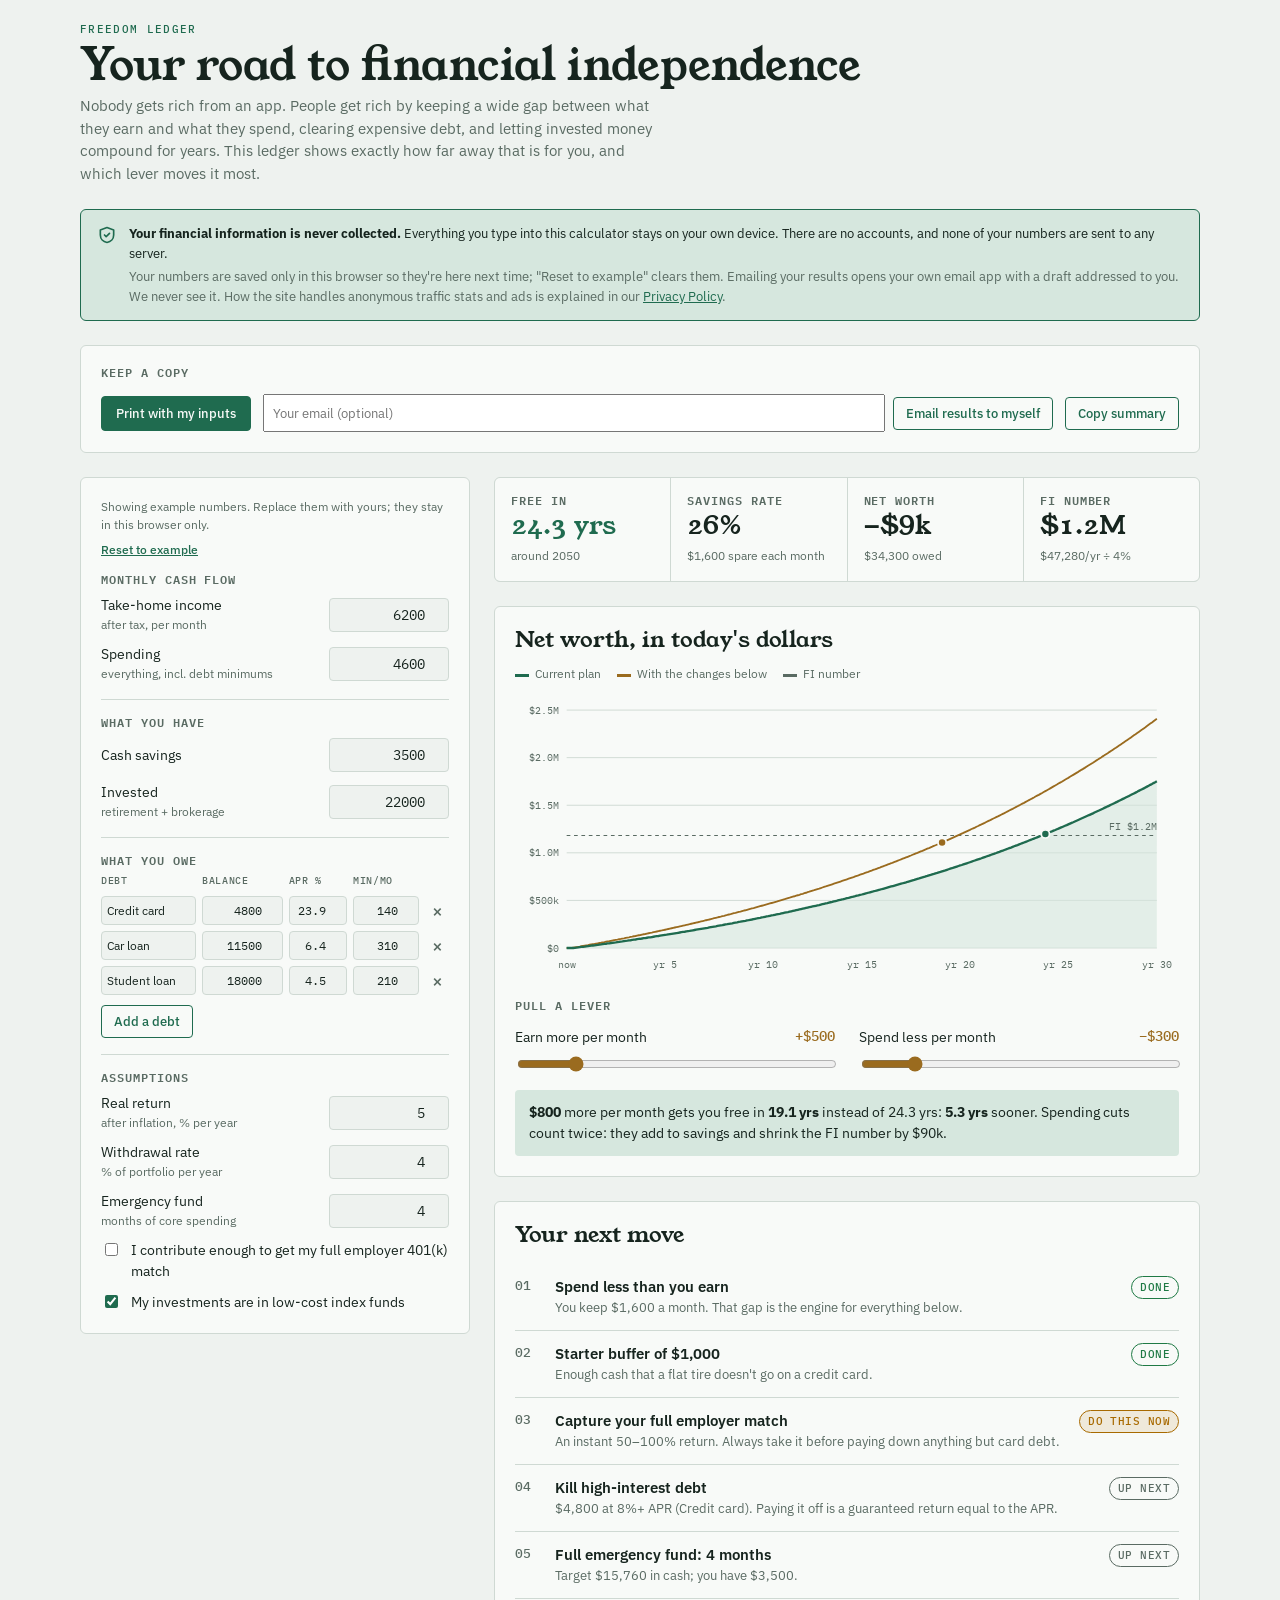
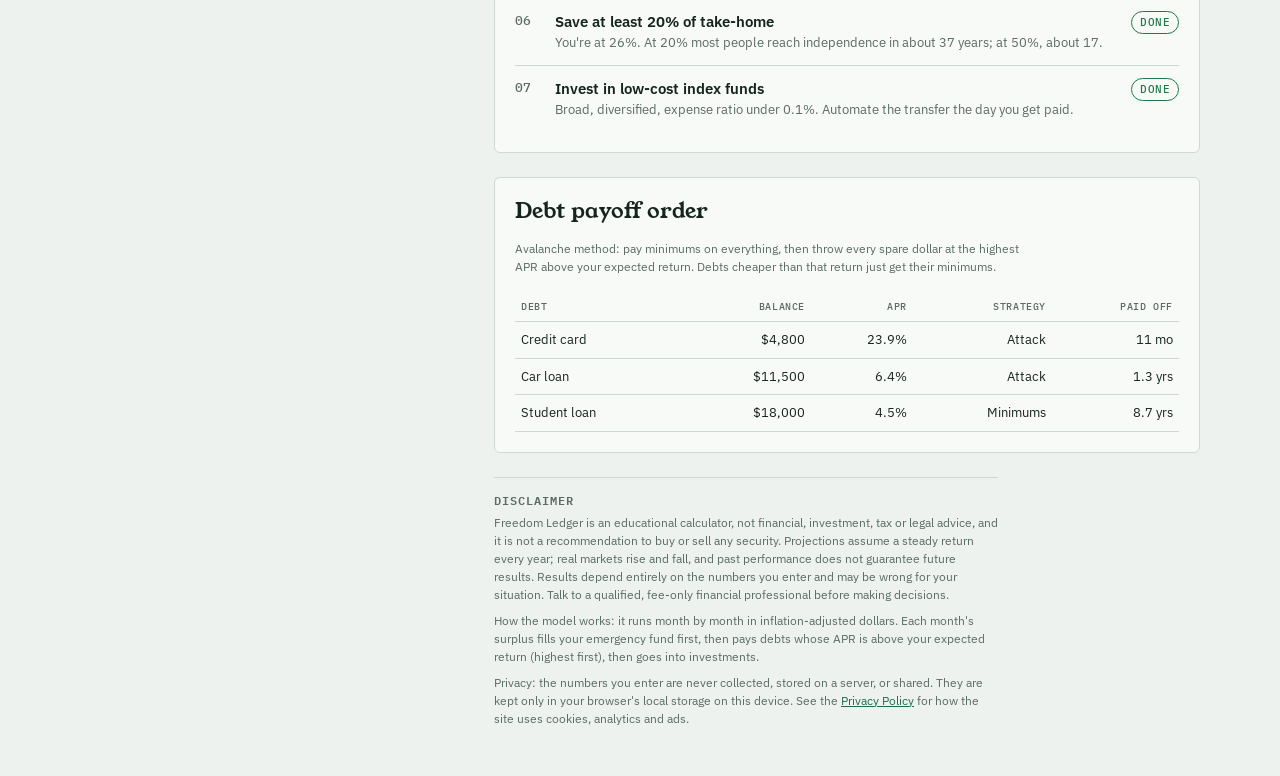
==== wealth/index.html @ 36d84b6b "Add privacy policy page and link it from the calculator - wealth/privacy.html: ChartMyFreedom.com pr" ====
<!doctype html>
<html lang="en">
<meta charset="utf-8">
<meta name="viewport" content="width=device-width, initial-scale=1, viewport-fit=cover">
<title>Freedom Ledger</title>
<link rel="preconnect" href="https://fonts.googleapis.com">
<link rel="preconnect" href="https://fonts.gstatic.com" crossorigin>
<link rel="stylesheet" href="https://fonts.googleapis.com/css2?family=Young+Serif&family=IBM+Plex+Sans:wght@400;500;600&family=IBM+Plex+Mono:wght@400;500&display=swap">
<style>
/* Layout: a two-column ledger — inputs on the left rail, projection + plan on the right; stacks to one column on phones. */
:root {
  --paper: #eef2ef;
  --sheet: #f8faf8;
  --ink: #16241e;
  --muted: #5a6b63;
  --rule: #cfd9d3;
  --note: #1f6b4f;         /* banknote green accent */
  --note-soft: #d6e7de;
  --brass: #9a6b1f;        /* what-if line */
  --good: #1f7a45;
  --warn: #a86a00;
  --bad: #b3372b;
  --display: "Young Serif", Georgia, "Times New Roman", serif;
  --body: "IBM Plex Sans", system-ui, -apple-system, "Segoe UI", sans-serif;
  --mono: "IBM Plex Mono", ui-monospace, "SFMono-Regular", Menlo, monospace;
}
@media (prefers-color-scheme: dark) {
  :root:not([data-theme="light"]) {
    --paper: #0f1714; --sheet: #16211c; --ink: #e3ece7; --muted: #95a89e; --rule: #2b3a33;
    --note: #5fc497; --note-soft: #1d3a2d; --brass: #e0ac55;
    --good: #5fc497; --warn: #e0ac55; --bad: #f07a6c; color-scheme: dark;
  }
}
:root[data-theme="dark"] {
  --paper: #0f1714; --sheet: #16211c; --ink: #e3ece7; --muted: #95a89e; --rule: #2b3a33;
  --note: #5fc497; --note-soft: #1d3a2d; --brass: #e0ac55;
  --good: #5fc497; --warn: #e0ac55; --bad: #f07a6c; color-scheme: dark;
}
* { box-sizing: border-box; }
body { background: var(--paper); color: var(--ink); font: 15px/1.5 var(--body); margin: 0; padding-inline: 16px; padding-block: 24px 48px; }
.wrap { max-width: 1120px; margin: 0 auto; display: grid; gap: 24px; }
header { display: grid; gap: 6px; }
.eyebrow { font: 500 11px/1 var(--mono); letter-spacing: .12em; text-transform: uppercase; color: var(--note); }
h1 { font: 400 clamp(30px, 5vw, 44px)/1.1 var(--display); margin: 0; text-wrap: balance; }
h2 { font: 400 22px/1.2 var(--display); margin: 0; text-wrap: balance; }
h3 { font: 600 12px/1 var(--mono); letter-spacing: .08em; text-transform: uppercase; color: var(--muted); margin: 0; }
.lede { color: var(--muted); max-width: 64ch; margin: 0; }
.grid { display: grid; grid-template-columns: minmax(0, 390px) minmax(0, 1fr); gap: 24px; align-items: start; }
@media (max-width: 820px) { .grid { grid-template-columns: minmax(0, 1fr); } }
.panel { background: var(--sheet); border: 1px solid var(--rule); border-radius: 6px; padding: 20px; display: grid; gap: 16px; min-width: 0; }
.stack { display: grid; gap: 24px; min-width: 0; }
fieldset { border: 0; margin: 0; padding: 0; display: grid; gap: 10px; }
legend { padding: 0; margin-bottom: 10px; }
.field { display: grid; grid-template-columns: 1fr 120px; align-items: center; gap: 10px; }
.field label { font-size: 14px; }
.field small { display: block; color: var(--muted); font-size: 12px; }
input[type=number], input[type=text] {
  width: 100%; font: 14px var(--mono); padding: 7px 8px; border: 1px solid var(--rule); border-radius: 4px;
  background: var(--paper); color: var(--ink); text-align: right; font-variant-numeric: tabular-nums;
}
input[type=text] { text-align: left; font-family: var(--body); }
input:focus-visible, button:focus-visible, input[type=range]:focus-visible { outline: 2px solid var(--note); outline-offset: 2px; }
.check { display: flex; gap: 10px; align-items: flex-start; font-size: 14px; }
.check input { margin-top: 3px; accent-color: var(--note); }
hr { border: 0; border-top: 1px solid var(--rule); margin: 0; }
.debt { display: grid; grid-template-columns: minmax(0, 1.3fr) minmax(0, 1.1fr) minmax(0, .8fr) minmax(0, .9fr) 24px; gap: 6px; align-items: center; }
.debt input { padding: 6px 5px; font-size: 12px; }
.debt-head { font: 500 10px/1 var(--mono); letter-spacing: .06em; text-transform: uppercase; color: var(--muted); }
button { font: 500 13px var(--body); cursor: pointer; border-radius: 4px; }
.btn { border: 1px solid var(--note); background: transparent; color: var(--note); padding: 7px 12px; justify-self: start; }
.btn:hover { background: var(--note-soft); }
.x { border: 0; background: transparent; color: var(--muted); font-size: 18px; line-height: 1; padding: 4px; }
.x:hover { color: var(--bad); }
.sample { font-size: 12px; color: var(--muted); display: flex; gap: 8px; align-items: center; flex-wrap: wrap; }
.sample button { border: 0; background: none; color: var(--note); text-decoration: underline; padding: 0; font-size: 12px; }

.kpis { display: grid; grid-template-columns: repeat(4, minmax(0, 1fr)); gap: 1px; background: var(--rule); border: 1px solid var(--rule); border-radius: 6px; overflow: hidden; }
@media (max-width: 560px) { .kpis { grid-template-columns: repeat(2, minmax(0, 1fr)); } }
.kpi { background: var(--sheet); padding: 16px; display: grid; gap: 6px; align-content: start; }
.kpi .v { font: 400 26px/1.1 var(--display); font-variant-numeric: tabular-nums; }
.kpi .s { font-size: 12px; color: var(--muted); }
.hero-kpi .v { color: var(--note); }

.chart-wrap { width: 100%; overflow-x: auto; }
svg text { fill: var(--muted); font: 11px var(--mono); }
.legend { display: flex; gap: 16px; flex-wrap: wrap; font-size: 12px; color: var(--muted); }
.legend span::before { content: ""; display: inline-block; width: 14px; height: 3px; margin-right: 6px; vertical-align: middle; background: var(--c); }

.levers { display: grid; grid-template-columns: repeat(2, minmax(0, 1fr)); gap: 16px 24px; }
@media (max-width: 560px) { .levers { grid-template-columns: minmax(0, 1fr); } }
.lever { display: grid; gap: 6px; }
.lever label { display: flex; justify-content: space-between; font-size: 14px; }
.lever output { font: 500 14px var(--mono); color: var(--brass); }
input[type=range] { width: 100%; accent-color: var(--brass); }
.verdict { background: var(--note-soft); border-radius: 4px; padding: 12px 14px; font-size: 14px; }
.verdict b { font-variant-numeric: tabular-nums; }

.steps { list-style: none; margin: 0; padding: 0; display: grid; }
.steps li { display: grid; grid-template-columns: 28px minmax(0, 1fr) auto; gap: 12px; padding: 12px 0; border-top: 1px solid var(--rule); align-items: start; }
.steps li:first-child { border-top: 0; }
.steps .n { font: 500 13px/1.6 var(--mono); color: var(--muted); }
.steps .t { font-weight: 600; }
.steps .d { color: var(--muted); font-size: 13px; }
.pill { font: 500 11px/1 var(--mono); letter-spacing: .04em; text-transform: uppercase; padding: 5px 8px; border-radius: 99px; border: 1px solid currentColor; white-space: nowrap; }
.pill.done { color: var(--good); }
.pill.now { color: var(--warn); background: color-mix(in srgb, var(--warn) 12%, transparent); }
.pill.later { color: var(--muted); }

table { width: 100%; border-collapse: collapse; font-size: 13px; font-variant-numeric: tabular-nums; }
th, td { text-align: right; padding: 8px 6px; border-bottom: 1px solid var(--rule); white-space: nowrap; }
th:first-child, td:first-child { text-align: left; }
th { font: 500 10px var(--mono); letter-spacing: .06em; text-transform: uppercase; color: var(--muted); }
.table-wrap { overflow-x: auto; }
.fine { font-size: 12px; color: var(--muted); max-width: 72ch; }
@media (prefers-reduced-motion: no-preference) { .line { transition: d .3s; } }

.actions { display: flex; flex-wrap: wrap; gap: 10px 12px; align-items: center; }
.btn-solid { border: 1px solid var(--note); background: var(--note); color: var(--sheet); padding: 8px 14px; }
.btn-solid:hover { filter: brightness(1.08); }
.email { display: flex; gap: 8px; flex-wrap: wrap; align-items: center; flex: 1 1 340px; min-width: 0; }
.email input { flex: 1 1 180px; padding: 8px; min-width: 0; text-align: left; font-family: var(--body); }
.status { font-size: 12px; color: var(--muted); flex-basis: 100%; margin: 0; }
.status:empty { display: none; }
.privacy { display: grid; grid-template-columns: auto minmax(0, 1fr); gap: 12px; align-items: start; border: 1px solid var(--note); background: var(--note-soft); border-radius: 6px; padding: 14px 16px; font-size: 13px; }
.privacy svg { width: 20px; height: 20px; margin-top: 1px; }
.privacy p { margin: 0; }
.privacy p + p { margin-top: 4px; color: var(--muted); }
.disclaimer { border-top: 1px solid var(--rule); padding-top: 16px; display: grid; gap: 8px; }
.disclaimer p { margin: 0; }
.print-only { display: none; }

@media print {
  :root, :root[data-theme="dark"] {
    --paper: #fff; --sheet: #fff; --ink: #111; --muted: #444; --rule: #bbb;
    --note: #1f6b4f; --note-soft: #eef4f0; --brass: #9a6b1f; --good: #1f7a45; --warn: #8a5600; --bad: #b3372b; color-scheme: light;
  }
  @page { margin: 14mm; }
  body { padding: 0; font-size: 12px; }
  .wrap { max-width: none; gap: 14px; }
  .grid { grid-template-columns: minmax(0, 1fr); gap: 14px; }
  .no-print, .x, #addDebt, #sampleNote { display: none !important; }
  .print-only { display: block; }
  .kpis, .privacy, .disclaimer, .steps li, tr, .chart-wrap { break-inside: avoid; }
  h2, h3 { break-after: avoid; }
  .panel { padding: 12px; }
  input { border-color: transparent !important; background: transparent !important; }
  input[type=range] { display: none; }
  .lede { max-width: none; }
}
</style>

<div class="wrap">
  <header>
    <span class="eyebrow">Freedom Ledger</span>
    <h1>Your road to financial independence</h1>
    <p class="lede">Nobody gets rich from an app. People get rich by keeping a wide gap between what they earn and what they spend, clearing expensive debt, and letting invested money compound for years. This ledger shows exactly how far away that is for you, and which lever moves it most.</p>
    <p class="print-only fine" id="printedOn"></p>
  </header>

  <aside class="privacy" aria-label="Privacy">
    <svg viewBox="0 0 24 24" fill="none" stroke="var(--note)" stroke-width="2" stroke-linecap="round" stroke-linejoin="round" aria-hidden="true"><path d="M12 3l8 3v6c0 4.5-3.4 8.2-8 9-4.6-.8-8-4.5-8-9V6z" fill="none"/><path d="M9 12l2 2 4-4" fill="none"/></svg>
    <div>
      <p><b>Your financial information is never collected.</b> Everything you type into this calculator stays on your own device. There are no accounts, and none of your numbers are sent to any server.</p>
      <p>Your numbers are saved only in this browser so they're here next time; "Reset to example" clears them. Emailing your results opens your own email app with a draft addressed to you. We never see it. How the site handles anonymous traffic stats and ads is explained in our <a href="privacy.html" style="color:var(--note)">Privacy Policy</a>.</p>
    </div>
  </aside>

  <section class="panel no-print" aria-label="Save your results">
    <h3>Keep a copy</h3>
    <div class="actions">
      <button type="button" class="btn btn-solid" id="printBtn">Print with my inputs</button>
      <form class="email" id="emailForm" autocomplete="on">
        <input type="email" id="emailTo" placeholder="Your email (optional)" autocomplete="email" aria-label="Your email address, optional">
        <button type="submit" class="btn">Email results to myself</button>
      </form>
      <button type="button" class="btn" id="copyBtn">Copy summary</button>
      <p class="status" id="status" role="status"></p>
    </div>
  </section>

  <div class="grid">
    <form class="panel" id="inputs" autocomplete="off">
      <div class="sample" id="sampleNote">Showing example numbers. Replace them with yours; they stay in this browser only. <button type="button" id="reset">Reset to example</button></div>

      <fieldset>
        <legend><h3>Monthly cash flow</h3></legend>
        <div class="field"><label for="income">Take-home income<small>after tax, per month</small></label><input type="number" id="income" min="0" step="50"></div>
        <div class="field"><label for="expenses">Spending<small>everything, incl. debt minimums</small></label><input type="number" id="expenses" min="0" step="50"></div>
      </fieldset>
      <hr>
      <fieldset>
        <legend><h3>What you have</h3></legend>
        <div class="field"><label for="cash">Cash savings</label><input type="number" id="cash" min="0" step="100"></div>
        <div class="field"><label for="invested">Invested<small>retirement + brokerage</small></label><input type="number" id="invested" min="0" step="100"></div>
      </fieldset>
      <hr>
      <fieldset>
        <legend><h3>What you owe</h3></legend>
        <div class="debt debt-head"><span>Debt</span><span>Balance</span><span>APR %</span><span>Min/mo</span><span></span></div>
        <div id="debts" style="display:grid;gap:6px"></div>
        <button type="button" class="btn" id="addDebt">Add a debt</button>
      </fieldset>
      <hr>
      <fieldset>
        <legend><h3>Assumptions</h3></legend>
        <div class="field"><label for="ret">Real return<small>after inflation, % per year</small></label><input type="number" id="ret" min="0" max="15" step="0.5"></div>
        <div class="field"><label for="swr">Withdrawal rate<small>% of portfolio per year</small></label><input type="number" id="swr" min="2" max="6" step="0.25"></div>
        <div class="field"><label for="efMonths">Emergency fund<small>months of core spending</small></label><input type="number" id="efMonths" min="0" max="12" step="1"></div>
        <label class="check"><input type="checkbox" id="match"> I contribute enough to get my full employer 401(k) match</label>
        <label class="check"><input type="checkbox" id="index"> My investments are in low-cost index funds</label>
      </fieldset>
    </form>

    <div class="stack">
      <section class="kpis" aria-label="Summary">
        <div class="kpi hero-kpi"><h3>Free in</h3><div class="v" id="kFree">—</div><div class="s" id="kFreeS"></div></div>
        <div class="kpi"><h3>Savings rate</h3><div class="v" id="kRate">—</div><div class="s" id="kRateS"></div></div>
        <div class="kpi"><h3>Net worth</h3><div class="v" id="kNW">—</div><div class="s" id="kNWS"></div></div>
        <div class="kpi"><h3>FI number</h3><div class="v" id="kFI">—</div><div class="s" id="kFIS"></div></div>
      </section>

      <section class="panel">
        <div style="display:flex;justify-content:space-between;gap:12px;flex-wrap:wrap;align-items:baseline">
          <h2>Net worth, in today's dollars</h2>
          <div class="legend"><span style="--c:var(--note)">Current plan</span><span style="--c:var(--brass)">With the changes below</span><span style="--c:var(--muted)">FI number</span></div>
        </div>
        <div class="chart-wrap"><svg id="chart" viewBox="0 0 720 300" width="100%" role="img" aria-label="Projected net worth over time"></svg></div>

        <h3>Pull a lever</h3>
        <div class="levers">
          <div class="lever"><label for="lvIncome">Earn more per month <output id="oIncome"></output></label><input type="range" id="lvIncome" min="0" max="3000" step="100" value="500"></div>
          <div class="lever"><label for="lvCut">Spend less per month <output id="oCut"></output></label><input type="range" id="lvCut" min="0" max="2000" step="50" value="300"></div>
        </div>
        <div class="verdict" id="verdict"></div>
      </section>

      <section class="panel">
        <h2>Your next move</h2>
        <ol class="steps" id="steps"></ol>
      </section>

      <section class="panel">
        <h2>Debt payoff order</h2>
        <p class="fine" style="margin:0">Avalanche method: pay minimums on everything, then throw every spare dollar at the highest APR above your expected return. Debts cheaper than that return just get their minimums.</p>
        <div class="table-wrap"><table id="debtTable"></table></div>
      </section>

      <section class="disclaimer fine" aria-label="Disclaimer">
        <h3>Disclaimer</h3>
        <p>Freedom Ledger is an educational calculator, not financial, investment, tax or legal advice, and it is not a recommendation to buy or sell any security. Projections assume a steady return every year; real markets rise and fall, and past performance does not guarantee future results. Results depend entirely on the numbers you enter and may be wrong for your situation. Talk to a qualified, fee-only financial professional before making decisions.</p>
        <p>How the model works: it runs month by month in inflation-adjusted dollars. Each month's surplus fills your emergency fund first, then pays debts whose APR is above your expected return (highest first), then goes into investments.</p>
        <p>Privacy: the numbers you enter are never collected, stored on a server, or shared. They are kept only in your browser's local storage on this device. See the <a href="privacy.html" style="color:var(--note)">Privacy Policy</a> for how the site uses cookies, analytics and ads.</p>
      </section>
    </div>
  </div>
</div>

<script>
(() => {
  const EXAMPLE = {
    income: 6200, expenses: 4600, cash: 3500, invested: 22000,
    ret: 5, swr: 4, efMonths: 4, match: false, index: true,
    debts: [
      { name: "Credit card", balance: 4800, apr: 23.9, min: 140 },
      { name: "Car loan", balance: 11500, apr: 6.4, min: 310 },
      { name: "Student loan", balance: 18000, apr: 4.5, min: 210 },
    ],
  };
  const KEY = "freedom-ledger-v1";
  const $ = id => document.getElementById(id);
  const fmt = n => (n < 0 ? "−$" : "$") + Math.round(Math.abs(n)).toLocaleString("en-US");
  const short = n => {
    const a = Math.abs(n), s = n < 0 ? "−$" : "$";
    if (a >= 1e6) return s + (a / 1e6).toFixed(a >= 1e7 ? 0 : 1) + "M";
    if (a >= 1e3) return s + Math.round(a / 1e3) + "k";
    return s + Math.round(a);
  };
  const yrs = m => m == null ? "40+ yrs" : m < 12 ? m + " mo" : (m / 12).toFixed(1).replace(/\.0$/, "") + " yrs";

  let state;
  try { state = JSON.parse(localStorage.getItem(KEY)); } catch (e) { state = null; }
  let isExample = !state;
  if (!state) state = structuredClone(EXAMPLE);
  const save = () => { try { localStorage.setItem(KEY, JSON.stringify(state)); } catch (e) {} };

  const numFields = ["income", "expenses", "cash", "invested", "ret", "swr", "efMonths"];
  function fillForm() {
    numFields.forEach(k => $(k).value = state[k]);
    $("match").checked = state.match; $("index").checked = state.index;
    renderDebtRows();
    $("sampleNote").hidden = !isExample;
  }
  function renderDebtRows() {
    $("debts").innerHTML = state.debts.map((d, i) => `
      <div class="debt">
        <input type="text" id="dn${i}" data-i="${i}" data-k="name" value="${d.name.replace(/"/g, "&quot;")}" aria-label="Debt name">
        <input type="number" id="db${i}" data-i="${i}" data-k="balance" value="${d.balance}" min="0" step="100" aria-label="Balance">
        <input type="number" id="da${i}" data-i="${i}" data-k="apr" value="${d.apr}" min="0" step="0.1" aria-label="APR">
        <input type="number" id="dm${i}" data-i="${i}" data-k="min" value="${d.min}" min="0" step="10" aria-label="Minimum payment">
        <button type="button" class="x" data-del="${i}" aria-label="Remove ${d.name}">×</button>
      </div>`).join("");
  }

  $("inputs").addEventListener("input", e => {
    const t = e.target;
    if (t.dataset.k) {
      const d = state.debts[+t.dataset.i];
      d[t.dataset.k] = t.dataset.k === "name" ? t.value : (parseFloat(t.value) || 0);
    } else if (numFields.includes(t.id)) state[t.id] = parseFloat(t.value) || 0;
    else if (t.id === "match" || t.id === "index") state[t.id] = t.checked;
    else return;
    isExample = false; $("sampleNote").hidden = true;
    save(); update();
  });
  $("inputs").addEventListener("submit", e => e.preventDefault());
  $("debts").addEventListener("click", e => {
    const i = e.target.dataset.del; if (i == null) return;
    state.debts.splice(+i, 1); isExample = false; save(); renderDebtRows(); update();
  });
  $("addDebt").addEventListener("click", () => {
    state.debts.push({ name: "New debt", balance: 1000, apr: 10, min: 50 });
    isExample = false; save(); renderDebtRows(); update();
    $("dn" + (state.debts.length - 1)).focus();
  });
  $("reset").addEventListener("click", () => {
    state = structuredClone(EXAMPLE); isExample = true;
    try { localStorage.removeItem(KEY); } catch (e) {}
    fillForm(); update();
  });
  ["lvIncome", "lvCut"].forEach(id => $(id).addEventListener("input", update));

  // Month-by-month simulation in real (inflation-adjusted) dollars.
  function simulate(s, extraIncome = 0, cut = 0, maxMonths = 480) {
    const r = Math.pow(1 + s.ret / 100, 1 / 12) - 1;
    const debts = s.debts.map(d => ({ ...d, paidAt: d.balance <= 0 ? 0 : null }));
    const totalMin = debts.reduce((a, d) => a + (d.balance > 0 ? d.min : 0), 0);
    const core = Math.max(0, s.expenses - cut - totalMin);          // spending that continues after debts
    const fiTarget = core * 12 / (s.swr / 100);
    const efTarget = core * s.efMonths;
    let cash = s.cash, inv = s.invested, fiMonth = null;
    const nw = () => cash + inv - debts.reduce((a, d) => a + d.balance, 0);
    const series = [nw()];
    for (let m = 1; m <= maxMonths; m++) {
      inv *= 1 + r;
      let pool = s.income + extraIncome - core;                     // money left after core spending
      for (const d of debts) {                                        // interest + minimums
        if (d.balance <= 0) continue;
        d.balance *= 1 + d.apr / 100 / 12;
        const pay = Math.min(d.min, d.balance);
        d.balance -= pay; pool -= pay;
        if (d.balance <= 0.005) { d.balance = 0; d.paidAt = m; }
      }
      if (pool < 0) { cash += pool; if (cash < 0) { inv += cash; cash = 0; } }
      else {
        const toEf = Math.min(pool, Math.max(0, efTarget - cash)); cash += toEf; pool -= toEf;
        const hot = debts.filter(d => d.balance > 0 && d.apr > s.ret).sort((a, b) => b.apr - a.apr);
        for (const d of hot) {
          const pay = Math.min(pool, d.balance); d.balance -= pay; pool -= pay;
          if (d.balance <= 0.005) { d.balance = 0; d.paidAt = m; }
          if (pool <= 0) break;
        }
        inv += pool;
      }
      series.push(nw());
      if (fiMonth == null && inv >= fiTarget && debts.every(d => d.balance <= 0 || d.apr <= s.ret)) fiMonth = m;
    }
    return { series, fiMonth, fiTarget, efTarget, core, debts };
  }

  function drawChart(base, alt) {
    const W = 720, H = 300, L = 56, R = 24, T = 12, B = 30;
    const endM = Math.min(480, Math.max(120, Math.ceil(((base.fiMonth ?? 480) + 60) / 12) * 12));
    const a = base.series.slice(0, endM + 1), b = alt.series.slice(0, endM + 1);
    const lo = Math.min(0, ...a, ...b);
    const hi = Math.max(base.fiTarget * 1.15, ...a, ...b);
    const step = niceStep((hi - lo) / 5);
    const yMin = lo > -0.1 * step ? 0 : Math.floor(lo / step) * step, yMax = Math.ceil(hi / step) * step;
    const x = m => L + (m / endM) * (W - L - R);
    const y = v => T + (1 - (Math.max(v, yMin) - yMin) / (yMax - yMin)) * (H - T - B);
    let g = "";
    for (let v = yMin; v <= yMax + 1e-6; v += step) {
      g += `<line x1="${L}" x2="${W - R}" y1="${y(v)}" y2="${y(v)}" stroke="var(--rule)" stroke-width="1"/>`;
      g += `<text x="${L - 8}" y="${y(v) + 4}" text-anchor="end">${short(v)}</text>`;
    }
    const yearStep = endM / 12 > 30 ? 10 : 5;
    for (let yr = 0; yr * 12 <= endM; yr += yearStep)
      g += `<text x="${x(yr * 12)}" y="${H - 8}" text-anchor="middle">${yr === 0 ? "now" : "yr " + yr}</text>`;
    const path = s => s.map((v, m) => (m ? "L" : "M") + x(m).toFixed(1) + " " + y(v).toFixed(1)).join("");
    g += `<path d="${path(a)} L${x(a.length - 1)} ${y(Math.max(yMin, 0))} L${x(0)} ${y(Math.max(yMin, 0))}Z" fill="var(--note-soft)" opacity=".6"/>`;
    g += `<line x1="${L}" x2="${W - R}" y1="${y(base.fiTarget)}" y2="${y(base.fiTarget)}" stroke="var(--muted)" stroke-dasharray="4 4" stroke-width="1.2"/>`;
    g += `<text x="${W - R}" y="${y(base.fiTarget) - 6}" text-anchor="end">FI ${short(base.fiTarget)}</text>`;
    g += `<path class="line" d="${path(b)}" fill="none" stroke="var(--brass)" stroke-width="2"/>`;
    g += `<path class="line" d="${path(a)}" fill="none" stroke="var(--note)" stroke-width="2.5"/>`;
    for (const [s, c] of [[alt, "var(--brass)"], [base, "var(--note)"]])
      if (s.fiMonth != null && s.fiMonth <= endM)
        g += `<circle cx="${x(s.fiMonth)}" cy="${y(s.series[s.fiMonth])}" r="4.5" fill="${c}" stroke="var(--sheet)" stroke-width="2"/>`;
    $("chart").innerHTML = g;
  }
  function niceStep(raw) {
    const p = Math.pow(10, Math.floor(Math.log10(raw || 1))), f = raw / p;
    return (f <= 1 ? 1 : f <= 2 ? 2 : f <= 2.5 ? 2.5 : f <= 5 ? 5 : 10) * p;
  }

  function update() {
    const s = state;
    const base = simulate(s);
    const addI = +$("lvIncome").value, cut = +$("lvCut").value;
    $("oIncome").textContent = "+" + fmt(addI); $("oCut").textContent = "−" + fmt(cut);
    const alt = simulate(s, addI, cut);
    drawChart(base, alt);

    const surplus = s.income - s.expenses;
    const rate = s.income > 0 ? surplus / s.income : 0;
    const debtTotal = s.debts.reduce((a, d) => a + Math.max(0, d.balance), 0);
    const nw = s.cash + s.invested - debtTotal;

    $("kFree").textContent = base.fiMonth == null ? "40+ yrs" : yrs(base.fiMonth);
    $("kFreeS").textContent = base.fiMonth == null ? "Widen the gap to get there" : "around " + (new Date().getFullYear() + Math.round(base.fiMonth / 12));
    $("kRate").textContent = Math.round(rate * 100) + "%";
    $("kRateS").textContent = (surplus >= 0 ? fmt(surplus) + " spare" : fmt(-surplus) + " short") + " each month";
    $("kNW").textContent = short(nw);
    $("kNWS").textContent = fmt(debtTotal) + " owed";
    $("kFI").textContent = short(base.fiTarget);
    $("kFIS").textContent = fmt(base.core * 12) + "/yr ÷ " + s.swr + "%";

    const saved = base.fiMonth != null && alt.fiMonth != null ? base.fiMonth - alt.fiMonth : null;
    $("verdict").innerHTML = alt.fiMonth == null
      ? `Even with <b>${fmt(addI + cut)}</b> more per month, the model doesn't reach independence within 40 years. Start with the spending side: every dollar cut also lowers your FI number.`
      : base.fiMonth == null
        ? `These changes take you from never to free in <b>${yrs(alt.fiMonth)}</b>.`
        : `<b>${fmt(addI + cut)}</b> more per month gets you free in <b>${yrs(alt.fiMonth)}</b> instead of ${yrs(base.fiMonth)}: <b>${yrs(saved)}</b> sooner. ` +
          (cut > 0 && addI > 0 ? `Spending cuts count twice: they add to savings and shrink the FI number by ${short(cut * 12 / (s.swr / 100))}.` : "");

    renderSteps(s, base, rate);
    renderDebtTable(s, base);
  }

  function renderSteps(s, base, rate) {
    const hot = s.debts.filter(d => d.balance > 0 && d.apr >= 8);
    const hotTotal = hot.reduce((a, d) => a + d.balance, 0);
    const starter = Math.min(base.efTarget, 1000);
    const steps = [
      { t: "Spend less than you earn", ok: s.income > s.expenses,
        d: s.income > s.expenses ? `You keep ${fmt(s.income - s.expenses)} a month. That gap is the engine for everything below.` : `You're ${fmt(s.expenses - s.income)} short each month. Nothing else works until this is positive.` },
      { t: "Starter buffer of $1,000", ok: s.cash >= starter, d: "Enough cash that a flat tire doesn't go on a credit card." },
      { t: "Capture your full employer match", ok: s.match, d: "An instant 50–100% return. Always take it before paying down anything but card debt." },
      { t: "Kill high-interest debt", ok: hot.length === 0,
        d: hot.length ? `${fmt(hotTotal)} at 8%+ APR (${hot.map(d => d.name).join(", ")}). Paying it off is a guaranteed return equal to the APR.` : "Nothing above 8% APR. Good." },
      { t: `Full emergency fund: ${s.efMonths} months`, ok: s.cash >= base.efTarget,
        d: `Target ${fmt(base.efTarget)} in cash${s.cash < base.efTarget ? `; you have ${fmt(s.cash)}.` : "."}` },
      { t: "Save at least 20% of take-home", ok: rate >= 0.2,
        d: `You're at ${Math.round(rate * 100)}%. At 20% most people reach independence in about 37 years; at 50%, about 17.` },
      { t: "Invest in low-cost index funds", ok: s.index, d: "Broad, diversified, expense ratio under 0.1%. Automate the transfer the day you get paid." },
    ];
    const firstOpen = steps.findIndex(x => !x.ok);
    $("steps").innerHTML = steps.map((x, i) => {
      const st = x.ok ? ["done", "Done"] : i === firstOpen ? ["now", "Do this now"] : ["later", "Up next"];
      return `<li><span class="n">${String(i + 1).padStart(2, "0")}</span><div><div class="t">${x.t}</div><div class="d">${x.d}</div></div><span class="pill ${st[0]}">${st[1]}</span></li>`;
    }).join("");
  }

  function renderDebtTable(s, base) {
    if (!s.debts.length) { $("debtTable").innerHTML = `<tr><td>No debts entered. Everything spare goes straight to investing.</td></tr>`; return; }
    const rows = base.debts.map((d, i) => ({ ...s.debts[i], paidAt: d.paidAt }))
      .sort((a, b) => b.apr - a.apr);
    $("debtTable").innerHTML = `<thead><tr><th>Debt</th><th>Balance</th><th>APR</th><th>Strategy</th><th>Paid off</th></tr></thead><tbody>` +
      rows.map(d => `<tr><td>${d.name.replace(/</g, "&lt;")}</td><td>${fmt(d.balance)}</td><td>${d.apr}%</td>
        <td>${d.balance <= 0 ? "—" : d.apr > s.ret ? "Attack" : "Minimums"}</td>
        <td>${d.balance <= 0 ? "Done" : d.paidAt == null ? "Not in 40 yrs" : yrs(d.paidAt)}</td></tr>`).join("") + `</tbody>`;
  }

  // Plain-text summary used by email and copy.
  function summary() {
    const s = state, base = simulate(s);
    const debtTotal = s.debts.reduce((a, d) => a + Math.max(0, d.balance), 0);
    const steps = [...document.querySelectorAll("#steps li")].map(li =>
      `${li.querySelector(".n").textContent}. ${li.querySelector(".t").textContent} [${li.querySelector(".pill").textContent}]`);
    const debtRows = [...document.querySelectorAll("#debtTable tbody tr")].map(tr =>
      "- " + [...tr.children].map(td => td.textContent.trim()).join(" | "));
    return [
      "FREEDOM LEDGER RESULTS (" + new Date().toLocaleDateString() + ")",
      "",
      "Free in: " + $("kFree").textContent + " (" + $("kFreeS").textContent + ")",
      "Savings rate: " + $("kRate").textContent + " (" + $("kRateS").textContent + ")",
      "Net worth: " + fmt(s.cash + s.invested - debtTotal),
      "FI number: " + fmt(base.fiTarget),
      "",
      "MY INPUTS",
      "Take-home income: " + fmt(s.income) + "/mo",
      "Spending: " + fmt(s.expenses) + "/mo",
      "Cash savings: " + fmt(s.cash),
      "Invested: " + fmt(s.invested),
      ...s.debts.map(d => `Debt - ${d.name}: ${fmt(d.balance)} at ${d.apr}% APR, ${fmt(d.min)}/mo min`),
      `Assumptions: ${s.ret}% real return, ${s.swr}% withdrawal rate, ${s.efMonths}-month emergency fund`,
      "",
      "WHAT-IF",
      $("verdict").textContent,
      "",
      "NEXT MOVES",
      ...steps,
      ...(debtRows.length ? ["", "DEBT PAYOFF ORDER (debt | balance | APR | strategy | paid off)", ...debtRows] : []),
      "",
      "Educational projection only, not financial advice.",
    ].join("\n");
  }
  const say = t => { $("status").textContent = t; };

  $("printBtn").addEventListener("click", () => {
    $("printedOn").textContent = "Prepared " + new Date().toLocaleString();
    window.print();
  });
  $("emailForm").addEventListener("submit", e => {
    e.preventDefault();
    const to = $("emailTo").value.trim();
    if (to && !$("emailTo").checkValidity()) { say("That email address doesn't look right. Check it, or leave it blank and pick the recipient in your email app."); return; }
    const href = "mailto:" + encodeURIComponent(to) + "?subject=" + encodeURIComponent("My Freedom Ledger results") + "&body=" + encodeURIComponent(summary());
    const a = document.createElement("a"); a.href = href; a.rel = "noopener"; document.body.appendChild(a); a.click(); a.remove();
    say("Your email app should open with a draft. Nothing is sent until you press Send there. If no app opened, use Copy summary and paste it into an email.");
  });
  $("copyBtn").addEventListener("click", () => {
    const text = summary();
    const fallback = () => {
      const ta = document.createElement("textarea"); ta.value = text; ta.style.position = "fixed"; ta.style.opacity = "0";
      document.body.appendChild(ta); ta.select();
      let ok = false; try { ok = document.execCommand("copy"); } catch (err) {}
      ta.remove(); say(ok ? "Summary copied. Paste it into an email to yourself." : "Copy was blocked by your browser. Try the Email button instead.");
    };
    if (navigator.clipboard && navigator.clipboard.writeText)
      navigator.clipboard.writeText(text).then(() => say("Summary copied. Paste it into an email to yourself."), fallback);
    else fallback();
  });
  window.addEventListener("beforeprint", () => { $("printedOn").textContent = "Prepared " + new Date().toLocaleString(); });

  fillForm();
  update();
})();
</script>
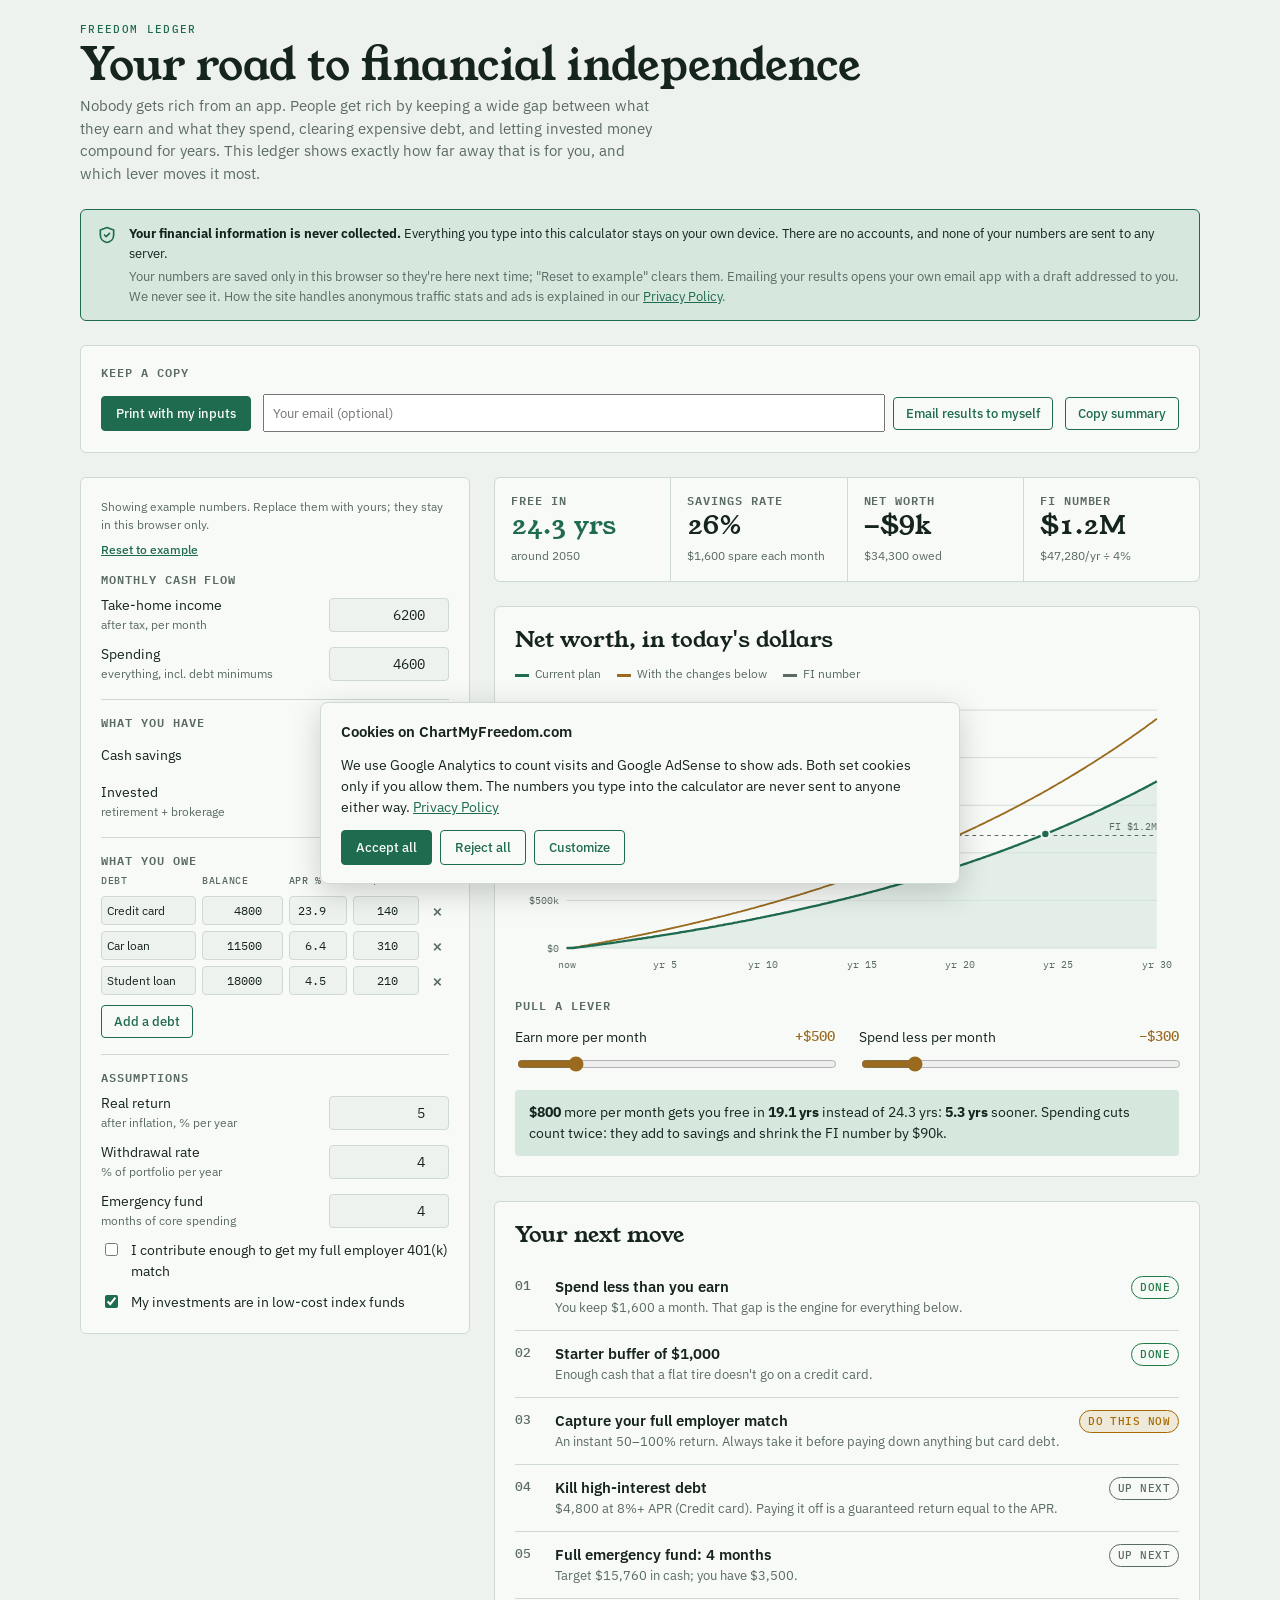
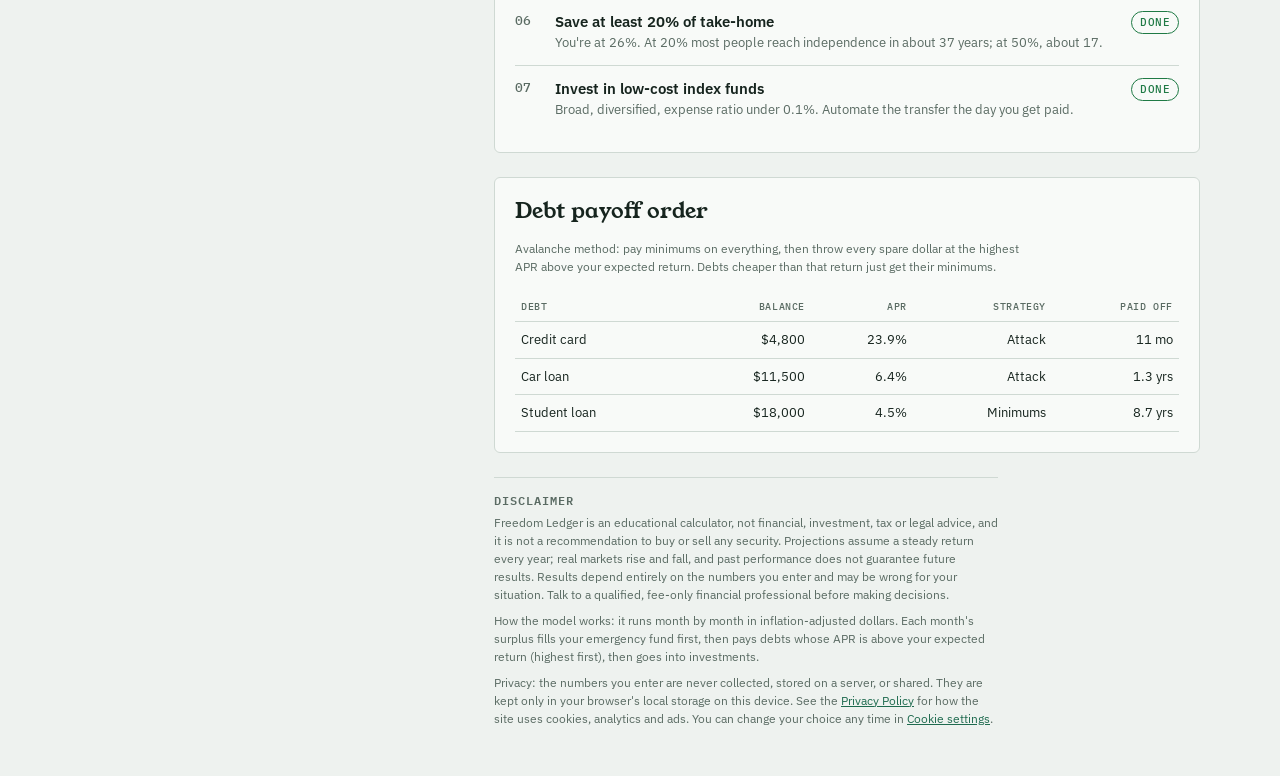
==== commit bac78af2: "Add cookie consent banner with Google Consent Mode v2 - wealth/consent.js loads before GTM/gtag on b" ====
--- a/wealth/index.html
+++ b/wealth/index.html
@@ -1,6 +1,25 @@
 <!doctype html>
 <html lang="en">
+<head>
 <meta charset="utf-8">
+<!-- Cookie consent: must load before Google Tag Manager / gtag.js -->
+<script src="consent.js"></script>
+<!-- Google Tag Manager -->
+<script>(function(w,d,s,l,i){w[l]=w[l]||[];w[l].push({'gtm.start':
+new Date().getTime(),event:'gtm.js'});var f=d.getElementsByTagName(s)[0],
+j=d.createElement(s),dl=l!='dataLayer'?'&l='+l:'';j.async=true;j.src=
+'https://www.googletagmanager.com/gtm.js?id='+i+dl;f.parentNode.insertBefore(j,f);
+})(window,document,'script','dataLayer','GTM-5S8W6KMB');</script>
+<!-- End Google Tag Manager -->
+<!-- Google tag (gtag.js) -->
+<script async src="https://www.googletagmanager.com/gtag/js?id=G-N48PR9J9NV"></script>
+<script>
+  window.dataLayer = window.dataLayer || [];
+  function gtag(){dataLayer.push(arguments);}
+  gtag('js', new Date());
+
+  gtag('config', 'G-N48PR9J9NV');
+</script>
 <meta name="viewport" content="width=device-width, initial-scale=1, viewport-fit=cover">
 <title>Freedom Ledger</title>
 <link rel="preconnect" href="https://fonts.googleapis.com">
@@ -148,6 +167,12 @@
   .lede { max-width: none; }
 }
 </style>
+</head>
+<body>
+<!-- Google Tag Manager (noscript) -->
+<noscript><iframe src="https://www.googletagmanager.com/ns.html?id=GTM-5S8W6KMB"
+height="0" width="0" style="display:none;visibility:hidden"></iframe></noscript>
+<!-- End Google Tag Manager (noscript) -->
 
 <div class="wrap">
   <header>
@@ -249,7 +274,7 @@
         <h3>Disclaimer</h3>
         <p>Freedom Ledger is an educational calculator, not financial, investment, tax or legal advice, and it is not a recommendation to buy or sell any security. Projections assume a steady return every year; real markets rise and fall, and past performance does not guarantee future results. Results depend entirely on the numbers you enter and may be wrong for your situation. Talk to a qualified, fee-only financial professional before making decisions.</p>
         <p>How the model works: it runs month by month in inflation-adjusted dollars. Each month's surplus fills your emergency fund first, then pays debts whose APR is above your expected return (highest first), then goes into investments.</p>
-        <p>Privacy: the numbers you enter are never collected, stored on a server, or shared. They are kept only in your browser's local storage on this device. See the <a href="privacy.html" style="color:var(--note)">Privacy Policy</a> for how the site uses cookies, analytics and ads.</p>
+        <p>Privacy: the numbers you enter are never collected, stored on a server, or shared. They are kept only in your browser's local storage on this device. See the <a href="privacy.html" style="color:var(--note)">Privacy Policy</a> for how the site uses cookies, analytics and ads. You can change your choice any time in <a href="#" data-cookie-settings style="color:var(--note)">Cookie settings</a>.</p>
       </section>
     </div>
   </div>
@@ -514,7 +539,8 @@
     const to = $("emailTo").value.trim();
     if (to && !$("emailTo").checkValidity()) { say("That email address doesn't look right. Check it, or leave it blank and pick the recipient in your email app."); return; }
     const href = "mailto:" + encodeURIComponent(to) + "?subject=" + encodeURIComponent("My Freedom Ledger results") + "&body=" + encodeURIComponent(summary());
-    const a = document.createElement("a"); a.href = href; a.rel = "noopener"; document.body.appendChild(a); a.click(); a.remove();
+    // Open the mail app by navigation, not a link click, so analytics click listeners never see this URL (it holds the user's numbers).
+    window.location.href = href;
     say("Your email app should open with a draft. Nothing is sent until you press Send there. If no app opened, use Copy summary and paste it into an email.");
   });
   $("copyBtn").addEventListener("click", () => {
@@ -535,3 +561,5 @@
   update();
 })();
 </script>
+</body>
+</html>
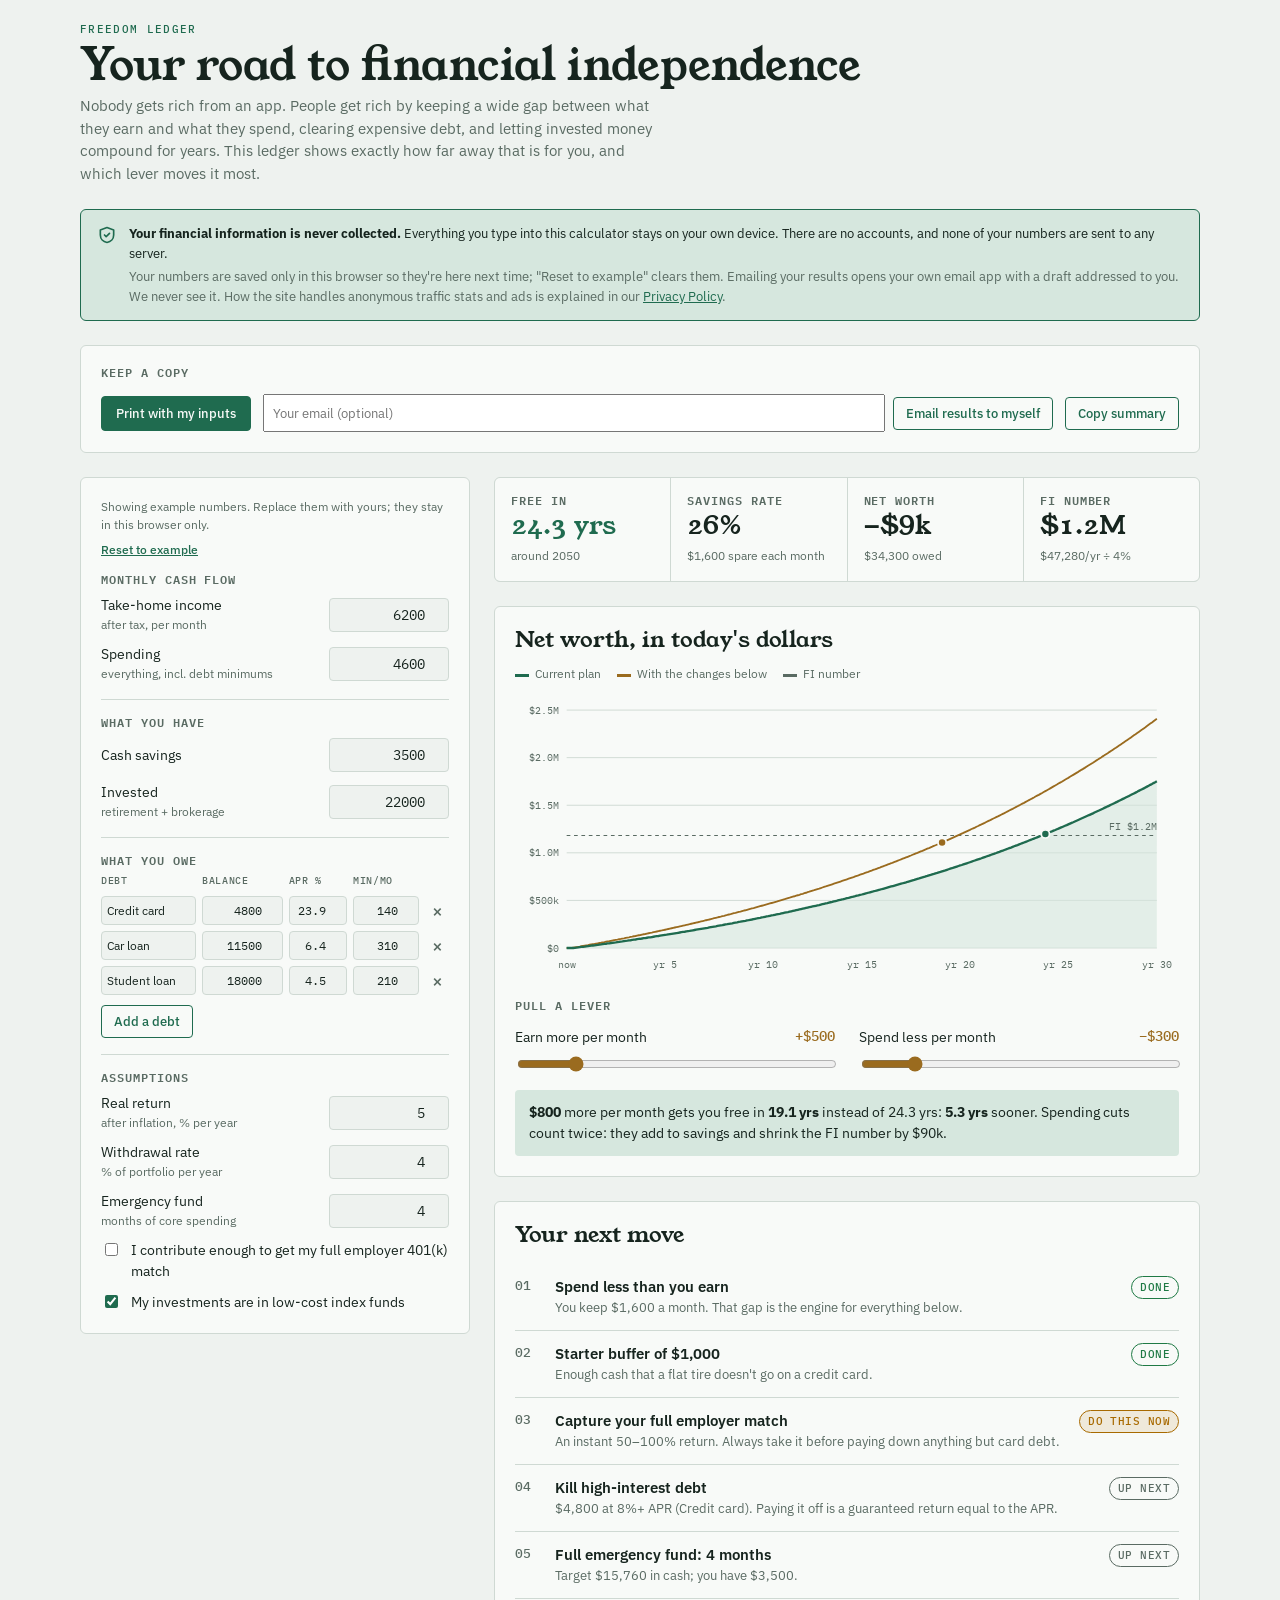
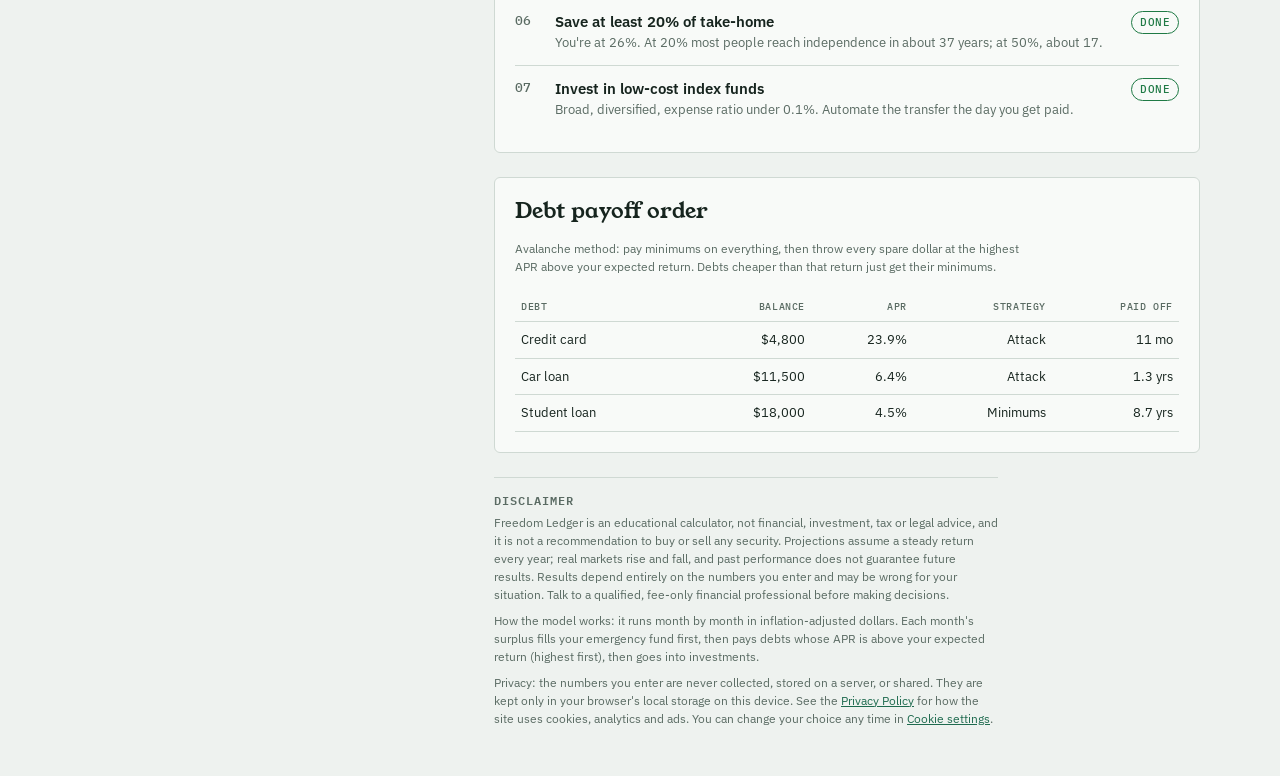
==== commit 95fc8e1e: "Connect Google AdSense and add ads.txt - Load the AdSense script (ca-pub-5441763296362900) on the ca" ====
--- a/wealth/index.html
+++ b/wealth/index.html
@@ -11,6 +11,10 @@
 'https://www.googletagmanager.com/gtm.js?id='+i+dl;f.parentNode.insertBefore(j,f);
 })(window,document,'script','dataLayer','GTM-5S8W6KMB');</script>
 <!-- End Google Tag Manager -->
+<!-- Google AdSense -->
+<script async src="https://pagead2.googlesyndication.com/pagead/js/adsbygoogle.js?client=ca-pub-5441763296362900"
+     crossorigin="anonymous"></script>
+<!-- End Google AdSense -->
 <!-- Google tag (gtag.js) -->
 <script async src="https://www.googletagmanager.com/gtag/js?id=G-N48PR9J9NV"></script>
 <script>
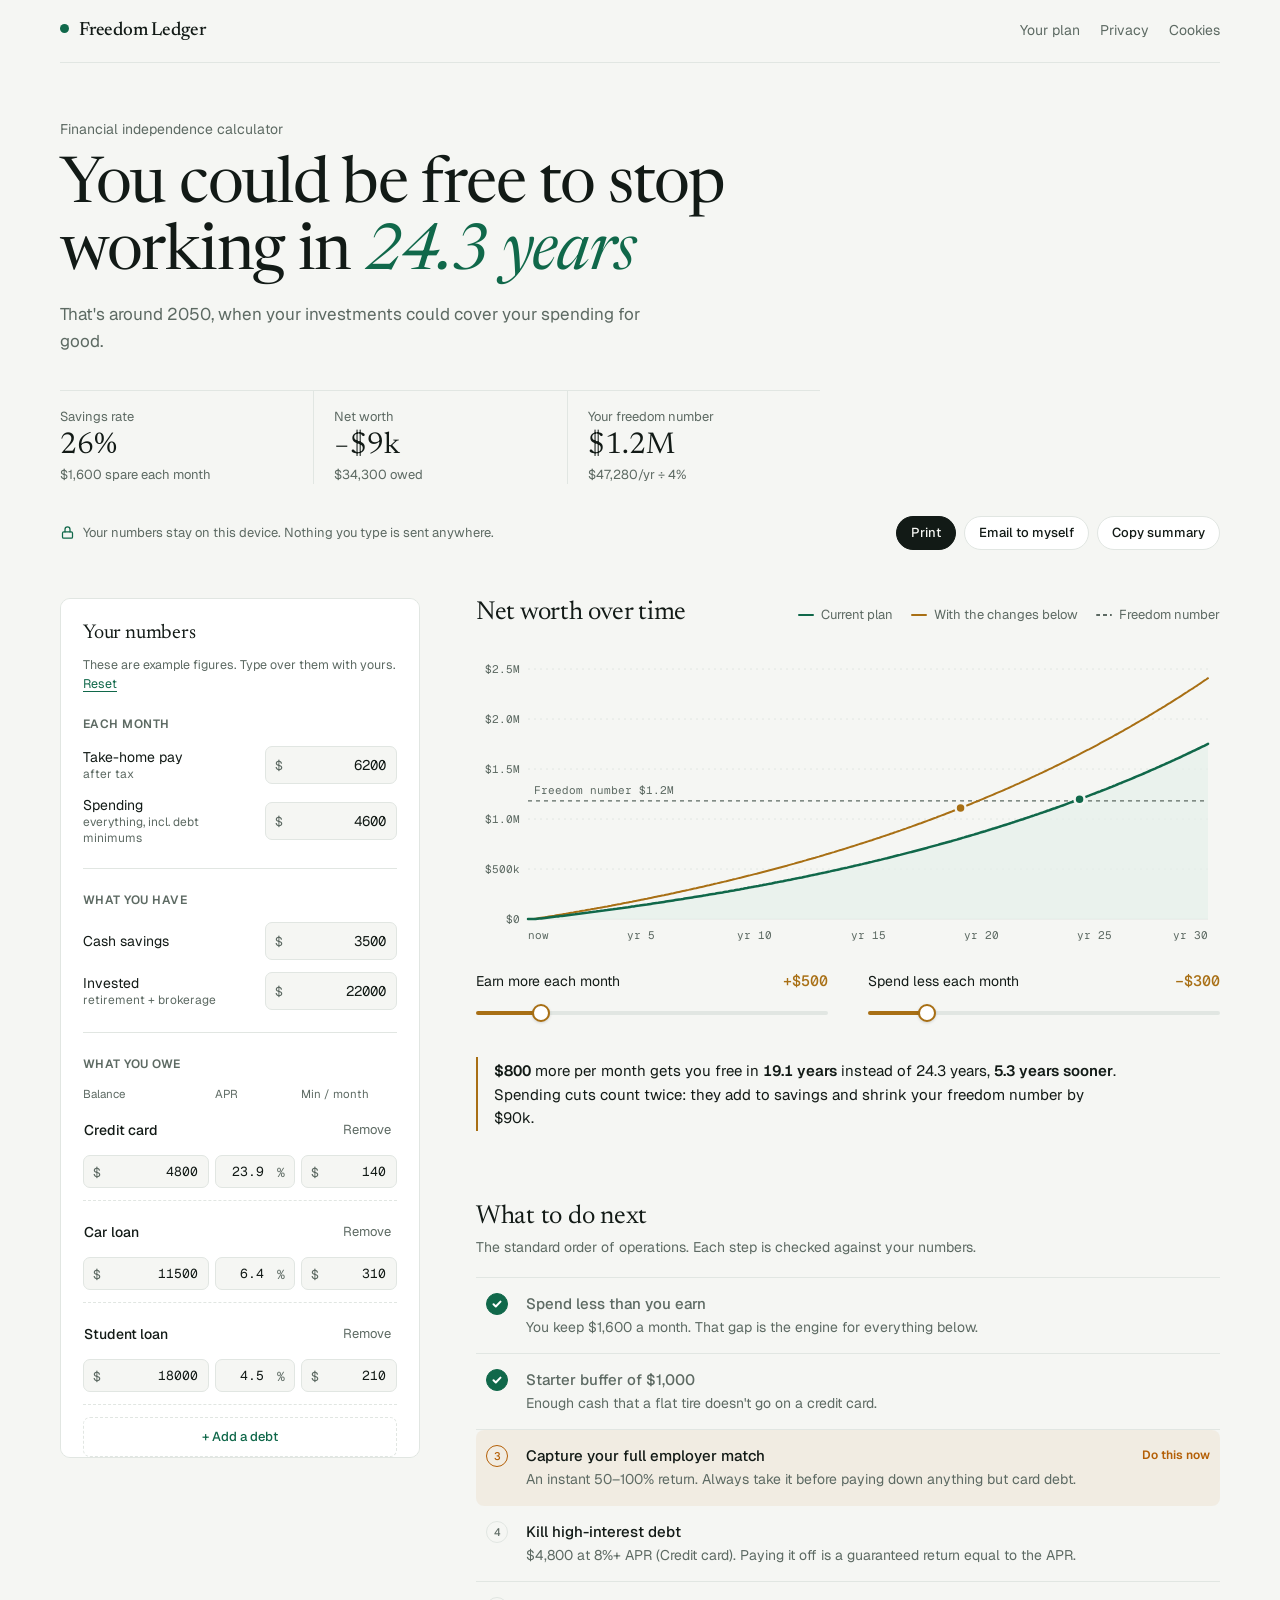
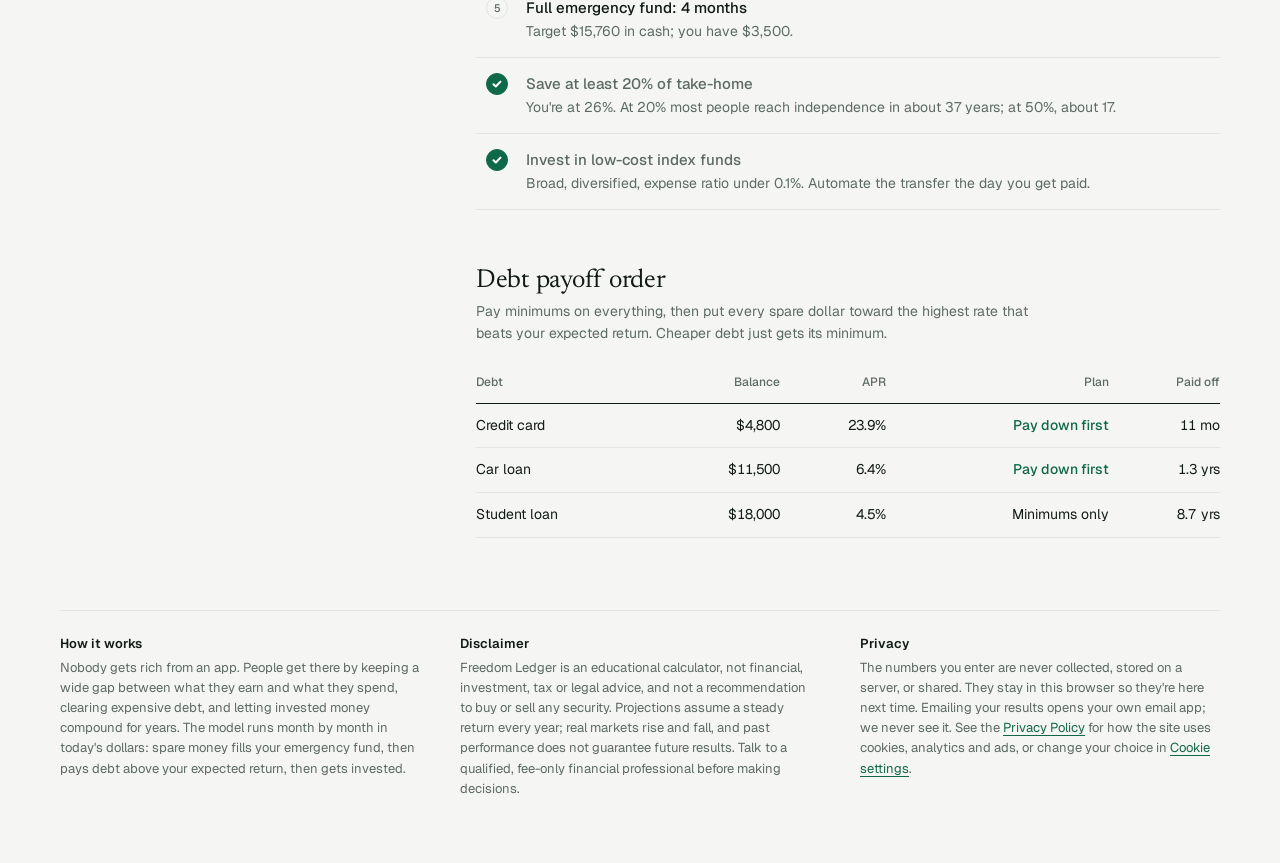
==== commit bb181661: "Redesign the calculator page - Lead with the answer: the headline is now the freedom date, with   sa" ====
--- a/wealth/index.html
+++ b/wealth/index.html
@@ -28,147 +28,219 @@
 <title>Freedom Ledger</title>
 <link rel="preconnect" href="https://fonts.googleapis.com">
 <link rel="preconnect" href="https://fonts.gstatic.com" crossorigin>
-<link rel="stylesheet" href="https://fonts.googleapis.com/css2?family=Young+Serif&family=IBM+Plex+Sans:wght@400;500;600&family=IBM+Plex+Mono:wght@400;500&display=swap">
+<link rel="stylesheet" href="https://fonts.googleapis.com/css2?family=Newsreader:ital,opsz,wght@0,6..72,400;0,6..72,500;1,6..72,400&family=Geist:wght@400;500;600&family=Geist+Mono:wght@400;500&display=swap">
 <style>
-/* Layout: a two-column ledger — inputs on the left rail, projection + plan on the right; stacks to one column on phones. */
+/* Layout: a quiet statement page. Headline answer first, then a sticky input sheet on the left and the working (chart, levers, plan, debts) flowing on the right, separated by space and hairlines rather than boxes. */
 :root {
-  --paper: #eef2ef;
-  --sheet: #f8faf8;
-  --ink: #16241e;
-  --muted: #5a6b63;
-  --rule: #cfd9d3;
-  --note: #1f6b4f;         /* banknote green accent */
-  --note-soft: #d6e7de;
-  --brass: #9a6b1f;        /* what-if line */
-  --good: #1f7a45;
-  --warn: #a86a00;
+  --paper: #f5f6f3;        /* page ground, faint green-grey */
+  --sheet: #ffffff;        /* the one raised surface: the input sheet */
+  --ink: #121a16;
+  --muted: #5d6a63;
+  --rule: #e1e6e2;
+  --note: #10684a;         /* banknote green: the accent */
+  --note-soft: #e6f1eb;
+  --brass: #a86f14;        /* the what-if line */
+  --good: #1d7a4b;
+  --warn: #b45f06;
   --bad: #b3372b;
-  --display: "Young Serif", Georgia, "Times New Roman", serif;
-  --body: "IBM Plex Sans", system-ui, -apple-system, "Segoe UI", sans-serif;
-  --mono: "IBM Plex Mono", ui-monospace, "SFMono-Regular", Menlo, monospace;
+  --display: "Newsreader", Georgia, "Times New Roman", serif;
+  --body: "Geist", system-ui, -apple-system, "Segoe UI", sans-serif;
+  --mono: "Geist Mono", ui-monospace, "SFMono-Regular", Menlo, monospace;
+  --radius: 10px;
 }
 @media (prefers-color-scheme: dark) {
   :root:not([data-theme="light"]) {
-    --paper: #0f1714; --sheet: #16211c; --ink: #e3ece7; --muted: #95a89e; --rule: #2b3a33;
-    --note: #5fc497; --note-soft: #1d3a2d; --brass: #e0ac55;
-    --good: #5fc497; --warn: #e0ac55; --bad: #f07a6c; color-scheme: dark;
+    --paper: #0e1311; --sheet: #151c19; --ink: #e8eeea; --muted: #93a39a; --rule: #26302b;
+    --note: #5cc497; --note-soft: #173127; --brass: #e3ad4f;
+    --good: #5cc497; --warn: #e3ad4f; --bad: #f07a6c; color-scheme: dark;
   }
 }
 :root[data-theme="dark"] {
-  --paper: #0f1714; --sheet: #16211c; --ink: #e3ece7; --muted: #95a89e; --rule: #2b3a33;
-  --note: #5fc497; --note-soft: #1d3a2d; --brass: #e0ac55;
-  --good: #5fc497; --warn: #e0ac55; --bad: #f07a6c; color-scheme: dark;
+  --paper: #0e1311; --sheet: #151c19; --ink: #e8eeea; --muted: #93a39a; --rule: #26302b;
+  --note: #5cc497; --note-soft: #173127; --brass: #e3ad4f;
+  --good: #5cc497; --warn: #e3ad4f; --bad: #f07a6c; color-scheme: dark;
 }
 * { box-sizing: border-box; }
-body { background: var(--paper); color: var(--ink); font: 15px/1.5 var(--body); margin: 0; padding-inline: 16px; padding-block: 24px 48px; }
-.wrap { max-width: 1120px; margin: 0 auto; display: grid; gap: 24px; }
-header { display: grid; gap: 6px; }
-.eyebrow { font: 500 11px/1 var(--mono); letter-spacing: .12em; text-transform: uppercase; color: var(--note); }
-h1 { font: 400 clamp(30px, 5vw, 44px)/1.1 var(--display); margin: 0; text-wrap: balance; }
-h2 { font: 400 22px/1.2 var(--display); margin: 0; text-wrap: balance; }
-h3 { font: 600 12px/1 var(--mono); letter-spacing: .08em; text-transform: uppercase; color: var(--muted); margin: 0; }
-.lede { color: var(--muted); max-width: 64ch; margin: 0; }
-.grid { display: grid; grid-template-columns: minmax(0, 390px) minmax(0, 1fr); gap: 24px; align-items: start; }
-@media (max-width: 820px) { .grid { grid-template-columns: minmax(0, 1fr); } }
-.panel { background: var(--sheet); border: 1px solid var(--rule); border-radius: 6px; padding: 20px; display: grid; gap: 16px; min-width: 0; }
-.stack { display: grid; gap: 24px; min-width: 0; }
-fieldset { border: 0; margin: 0; padding: 0; display: grid; gap: 10px; }
-legend { padding: 0; margin-bottom: 10px; }
-.field { display: grid; grid-template-columns: 1fr 120px; align-items: center; gap: 10px; }
-.field label { font-size: 14px; }
-.field small { display: block; color: var(--muted); font-size: 12px; }
-input[type=number], input[type=text] {
-  width: 100%; font: 14px var(--mono); padding: 7px 8px; border: 1px solid var(--rule); border-radius: 4px;
+[hidden] { display: none !important; }
+html { -webkit-text-size-adjust: 100%; }
+body { background: var(--paper); color: var(--ink); font: 15px/1.55 var(--body); margin: 0; padding-inline: 20px; padding-block: 0 64px; -webkit-font-smoothing: antialiased; }
+a { color: var(--note); text-underline-offset: 3px; }
+button { font: inherit; cursor: pointer; }
+.page { max-width: 1160px; margin: 0 auto; }
+
+/* Top bar */
+.top { display: flex; justify-content: space-between; align-items: center; gap: 16px; padding-block: 20px; border-bottom: 1px solid var(--rule); }
+.brand { font: 500 19px/1 var(--display); color: var(--ink); text-decoration: none; letter-spacing: -.01em; }
+.brand::before { content: ""; display: inline-block; width: 9px; height: 9px; border-radius: 50%; background: var(--note); margin-right: 10px; vertical-align: 2px; }
+.top nav { display: flex; gap: 20px; font-size: 14px; }
+.top nav a { color: var(--muted); text-decoration: none; }
+.top nav a:hover { color: var(--ink); }
+@media (max-width: 480px) { .top nav a[href="#plan"] { display: none; } .top nav { gap: 16px; } }
+
+/* Hero: the answer */
+.hero { padding-block: 56px 36px; display: grid; gap: 14px; }
+.kicker { margin: 0; font-size: 14px; color: var(--muted); }
+h1 { font: 400 clamp(36px, 5.6vw, 64px)/1.04 var(--display); letter-spacing: -.02em; margin: 0; max-width: 19ch; text-wrap: balance; }
+h1 #kFree { font-style: italic; color: var(--note); white-space: nowrap; }
+.hero-sub { margin: 0; font-size: 17px; color: var(--muted); max-width: 56ch; }
+.figures { display: grid; grid-template-columns: repeat(3, minmax(0, 1fr)); margin: 22px 0 0; max-width: 760px; border-top: 1px solid var(--rule); }
+.figures > div { padding: 16px 20px 0 0; display: grid; gap: 2px; align-content: start; }
+.figures > div + div { padding-left: 20px; border-left: 1px solid var(--rule); }
+.figures dt { font-size: 13px; color: var(--muted); }
+.figures dd { margin: 0; font: 400 30px/1.15 var(--display); font-variant-numeric: tabular-nums lining-nums; }
+.figures dd.sub { font: 13px/1.4 var(--body); color: var(--muted); }
+@media (max-width: 600px) {
+  .hero { padding-block: 36px 24px; }
+  .figures { grid-template-columns: minmax(0, 1fr); }
+  .figures > div, .figures > div + div { padding: 12px 0; border-left: 0; border-bottom: 1px solid var(--rule); grid-template-columns: 1fr auto; align-items: baseline; column-gap: 12px; }
+  .figures dd.sub { grid-column: 1 / -1; }
+  .figures dd { font-size: 24px; }
+}
+
+.hero-foot { display: flex; flex-wrap: wrap; gap: 12px 28px; align-items: center; justify-content: space-between; margin-top: 18px; }
+.assure { margin: 0; display: flex; gap: 8px; align-items: center; font-size: 13px; color: var(--muted); }
+.assure svg { width: 15px; height: 15px; flex: none; stroke: var(--note); }
+
+/* Save actions */
+.save { display: flex; flex-wrap: wrap; gap: 8px; align-items: center; }
+.btn { border: 1px solid var(--rule); background: var(--sheet); color: var(--ink); padding: 8px 14px; border-radius: 999px; font-size: 13px; font-weight: 500; line-height: 1.2; }
+.btn:hover { border-color: var(--muted); }
+.btn.primary { background: var(--ink); border-color: var(--ink); color: var(--paper); }
+.btn.primary:hover { opacity: .88; }
+.email { display: flex; gap: 8px; flex: 1 1 100%; flex-wrap: wrap; }
+.email input { flex: 1 1 220px; min-width: 0; max-width: 340px; }
+.status { font-size: 13px; color: var(--muted); margin: 0; flex-basis: 100%; }
+.status:empty { display: none; }
+
+/* Main grid */
+.grid { display: grid; grid-template-columns: minmax(0, 360px) minmax(0, 1fr); gap: 56px; align-items: start; padding-top: 12px; }
+@media (max-width: 900px) { .grid { grid-template-columns: minmax(0, 1fr); gap: 40px; } }
+
+/* Input sheet */
+.sheet { background: var(--sheet); border: 1px solid var(--rule); border-radius: var(--radius); padding: 22px 22px 18px; display: grid; gap: 22px; min-width: 0; }
+@media (min-width: 901px) { .sheet { position: sticky; top: calc(env(safe-area-inset-top, 0px) + 20px); max-height: calc(100vh - 40px); overflow-y: auto; scrollbar-width: thin; } }
+.sheet-head { display: flex; justify-content: space-between; align-items: baseline; gap: 12px; }
+.sheet-head h2 { font-size: 20px; }
+.sample { font-size: 12.5px; color: var(--muted); margin: -12px 0 0; }
+.sample button { border: 0; background: none; color: var(--note); text-decoration: underline; text-underline-offset: 3px; padding: 0; font-size: inherit; }
+fieldset { border: 0; margin: 0; padding: 0; display: grid; gap: 12px; min-width: 0; }
+legend { padding: 0; margin-bottom: 12px; font-size: 12px; font-weight: 600; color: var(--muted); letter-spacing: .04em; text-transform: uppercase; }
+.field { display: grid; grid-template-columns: minmax(0, 1fr) 132px; align-items: center; gap: 12px; }
+.field label { font-size: 14px; line-height: 1.3; }
+.field small { display: block; color: var(--muted); font-size: 12px; margin-top: 1px; }
+.num { position: relative; display: block; min-width: 0; }
+.num[data-pre]::before, .num[data-post]::after { position: absolute; top: 50%; transform: translateY(-50%); color: var(--muted); font: 13px var(--mono); pointer-events: none; }
+.num[data-pre]::before { content: attr(data-pre); left: 10px; }
+.num[data-post]::after { content: attr(data-post); right: 10px; }
+input[type=number], input[type=text], input[type=email] {
+  width: 100%; font: 14px var(--mono); padding: 9px 10px; border: 1px solid var(--rule); border-radius: 7px;
   background: var(--paper); color: var(--ink); text-align: right; font-variant-numeric: tabular-nums;
+  transition: border-color .15s, background .15s;
 }
-input[type=text] { text-align: left; font-family: var(--body); }
-input:focus-visible, button:focus-visible, input[type=range]:focus-visible { outline: 2px solid var(--note); outline-offset: 2px; }
-.check { display: flex; gap: 10px; align-items: flex-start; font-size: 14px; }
-.check input { margin-top: 3px; accent-color: var(--note); }
-hr { border: 0; border-top: 1px solid var(--rule); margin: 0; }
-.debt { display: grid; grid-template-columns: minmax(0, 1.3fr) minmax(0, 1.1fr) minmax(0, .8fr) minmax(0, .9fr) 24px; gap: 6px; align-items: center; }
-.debt input { padding: 6px 5px; font-size: 12px; }
-.debt-head { font: 500 10px/1 var(--mono); letter-spacing: .06em; text-transform: uppercase; color: var(--muted); }
-button { font: 500 13px var(--body); cursor: pointer; border-radius: 4px; }
-.btn { border: 1px solid var(--note); background: transparent; color: var(--note); padding: 7px 12px; justify-self: start; }
-.btn:hover { background: var(--note-soft); }
-.x { border: 0; background: transparent; color: var(--muted); font-size: 18px; line-height: 1; padding: 4px; }
-.x:hover { color: var(--bad); }
-.sample { font-size: 12px; color: var(--muted); display: flex; gap: 8px; align-items: center; flex-wrap: wrap; }
-.sample button { border: 0; background: none; color: var(--note); text-decoration: underline; padding: 0; font-size: 12px; }
-
-.kpis { display: grid; grid-template-columns: repeat(4, minmax(0, 1fr)); gap: 1px; background: var(--rule); border: 1px solid var(--rule); border-radius: 6px; overflow: hidden; }
-@media (max-width: 560px) { .kpis { grid-template-columns: repeat(2, minmax(0, 1fr)); } }
-.kpi { background: var(--sheet); padding: 16px; display: grid; gap: 6px; align-content: start; }
-.kpi .v { font: 400 26px/1.1 var(--display); font-variant-numeric: tabular-nums; }
-.kpi .s { font-size: 12px; color: var(--muted); }
-.hero-kpi .v { color: var(--note); }
+.num[data-pre] input { padding-left: 22px; }
+.num[data-post] input { padding-right: 30px; }
+input[type=text], input[type=email] { text-align: left; font-family: var(--body); }
+input:hover { border-color: color-mix(in srgb, var(--muted) 45%, var(--rule)); }
+input:focus { outline: none; border-color: var(--note); background: var(--sheet); }
+input[type=number] { -moz-appearance: textfield; appearance: textfield; }
+input[type=number]::-webkit-inner-spin-button, input[type=number]::-webkit-outer-spin-button { -webkit-appearance: none; margin: 0; }
+:focus-visible { outline: 2px solid var(--note); outline-offset: 2px; }
+input:focus-visible { outline: none; }
+.check { display: flex; gap: 10px; align-items: flex-start; font-size: 14px; line-height: 1.4; }
+.check input { margin: 2px 0 0; width: 16px; height: 16px; accent-color: var(--note); flex: none; }
+.sheet hr { border: 0; border-top: 1px solid var(--rule); margin: 0; }
+
+/* Debts inside the sheet */
+.debt-cols, .debt-nums { display: grid; grid-template-columns: minmax(0, 1.25fr) minmax(0, .8fr) minmax(0, .95fr); gap: 6px; }
+.debt-cols { font-size: 11.5px; color: var(--muted); margin-bottom: -4px; }
+.debt { display: grid; gap: 6px; padding-bottom: 12px; border-bottom: 1px dashed var(--rule); }
+.debt-name { display: flex; gap: 6px; align-items: center; }
+.debt-name input { border-color: transparent; background: transparent; padding-left: 0; font-weight: 500; font-size: 14px; }
+.debt-name input:hover { border-color: transparent; }
+.debt-name input:focus { padding-left: 8px; border-color: var(--note); background: var(--sheet); }
+.debt-nums input { font-size: 13px; padding-block: 7px; }
+.x { border: 0; background: transparent; color: var(--muted); font-size: 13px; padding: 4px 6px; border-radius: 6px; }
+.x:hover { color: var(--bad); background: color-mix(in srgb, var(--bad) 10%, transparent); }
+.add { border: 1px dashed var(--rule); background: transparent; color: var(--note); padding: 9px; border-radius: 7px; font-size: 13px; font-weight: 500; }
+.add:hover { border-color: var(--note); }
+
+/* Results column */
+.results { display: grid; gap: 56px; min-width: 0; }
+.results section { display: grid; gap: 18px; min-width: 0; }
+.sec-head { display: flex; justify-content: space-between; align-items: baseline; gap: 12px 20px; flex-wrap: wrap; }
+h2 { font: 400 26px/1.2 var(--display); letter-spacing: -.01em; margin: 0; text-wrap: balance; }
+.sec-note { margin: 4px 0 0; color: var(--muted); font-size: 14px; max-width: 62ch; }
 
 .chart-wrap { width: 100%; overflow-x: auto; }
 svg text { fill: var(--muted); font: 11px var(--mono); }
-.legend { display: flex; gap: 16px; flex-wrap: wrap; font-size: 12px; color: var(--muted); }
-.legend span::before { content: ""; display: inline-block; width: 14px; height: 3px; margin-right: 6px; vertical-align: middle; background: var(--c); }
-
-.levers { display: grid; grid-template-columns: repeat(2, minmax(0, 1fr)); gap: 16px 24px; }
-@media (max-width: 560px) { .levers { grid-template-columns: minmax(0, 1fr); } }
-.lever { display: grid; gap: 6px; }
-.lever label { display: flex; justify-content: space-between; font-size: 14px; }
-.lever output { font: 500 14px var(--mono); color: var(--brass); }
-input[type=range] { width: 100%; accent-color: var(--brass); }
-.verdict { background: var(--note-soft); border-radius: 4px; padding: 12px 14px; font-size: 14px; }
-.verdict b { font-variant-numeric: tabular-nums; }
-
-.steps { list-style: none; margin: 0; padding: 0; display: grid; }
-.steps li { display: grid; grid-template-columns: 28px minmax(0, 1fr) auto; gap: 12px; padding: 12px 0; border-top: 1px solid var(--rule); align-items: start; }
-.steps li:first-child { border-top: 0; }
-.steps .n { font: 500 13px/1.6 var(--mono); color: var(--muted); }
-.steps .t { font-weight: 600; }
-.steps .d { color: var(--muted); font-size: 13px; }
-.pill { font: 500 11px/1 var(--mono); letter-spacing: .04em; text-transform: uppercase; padding: 5px 8px; border-radius: 99px; border: 1px solid currentColor; white-space: nowrap; }
-.pill.done { color: var(--good); }
-.pill.now { color: var(--warn); background: color-mix(in srgb, var(--warn) 12%, transparent); }
-.pill.later { color: var(--muted); }
-
-table { width: 100%; border-collapse: collapse; font-size: 13px; font-variant-numeric: tabular-nums; }
-th, td { text-align: right; padding: 8px 6px; border-bottom: 1px solid var(--rule); white-space: nowrap; }
-th:first-child, td:first-child { text-align: left; }
-th { font: 500 10px var(--mono); letter-spacing: .06em; text-transform: uppercase; color: var(--muted); }
+.legend { display: flex; gap: 18px; flex-wrap: wrap; font-size: 13px; color: var(--muted); }
+.legend span::before { content: ""; display: inline-block; width: 16px; height: 2px; margin-right: 7px; vertical-align: middle; background: var(--c); border-radius: 2px; }
+.legend span.dash::before { background: repeating-linear-gradient(90deg, var(--c) 0 4px, transparent 4px 7px); }
+
+.levers { display: grid; grid-template-columns: repeat(2, minmax(0, 1fr)); gap: 20px 40px; padding-top: 6px; }
+@media (max-width: 600px) { .levers { grid-template-columns: minmax(0, 1fr); } }
+.lever { display: grid; gap: 10px; }
+.lever label { display: flex; justify-content: space-between; align-items: baseline; font-size: 14px; }
+.lever output { font: 500 15px var(--mono); color: var(--brass); font-variant-numeric: tabular-nums; }
+input[type=range] { -webkit-appearance: none; appearance: none; width: 100%; height: 22px; background: transparent; margin: 0; }
+input[type=range]::-webkit-slider-runnable-track { height: 4px; border-radius: 4px; background: linear-gradient(90deg, var(--brass) var(--fill, 0%), var(--rule) var(--fill, 0%)); }
+input[type=range]::-moz-range-track { height: 4px; border-radius: 4px; background: var(--rule); }
+input[type=range]::-moz-range-progress { height: 4px; border-radius: 4px; background: var(--brass); }
+input[type=range]::-webkit-slider-thumb { -webkit-appearance: none; width: 18px; height: 18px; margin-top: -7px; border-radius: 50%; background: var(--sheet); border: 2px solid var(--brass); box-shadow: 0 1px 3px rgba(0,0,0,.15); }
+input[type=range]::-moz-range-thumb { width: 14px; height: 14px; border-radius: 50%; background: var(--sheet); border: 2px solid var(--brass); }
+.verdict { border-left: 2px solid var(--brass); padding: 2px 0 2px 16px; font-size: 15px; max-width: 64ch; }
+.verdict b { font-weight: 600; font-variant-numeric: tabular-nums; }
+
+/* Next moves */
+.steps { list-style: none; margin: 0; padding: 0; display: grid; border-top: 1px solid var(--rule); }
+.steps li { display: grid; grid-template-columns: 26px minmax(0, 1fr) auto; gap: 14px; padding: 14px 10px; border-bottom: 1px solid var(--rule); align-items: start; }
+.steps .mark { width: 22px; height: 22px; border-radius: 50%; display: grid; place-items: center; font: 500 11px var(--mono); border: 1.5px solid var(--rule); color: var(--muted); margin-top: 1px; }
+.steps .t { font-weight: 500; }
+.steps .d { color: var(--muted); font-size: 14px; margin-top: 2px; }
+.steps .tag { font-size: 12px; font-weight: 600; color: var(--warn); white-space: nowrap; padding-top: 2px; }
+.steps li.done .mark { background: var(--note); border-color: var(--note); color: var(--sheet); }
+.steps li.done .t { color: var(--muted); }
+.steps li.now { background: color-mix(in srgb, var(--warn) 7%, transparent); border-radius: 8px; border-bottom-color: transparent; }
+.steps li.now .mark { border-color: var(--warn); color: var(--warn); }
+.steps svg { width: 12px; height: 12px; }
+
+/* Debt table */
 .table-wrap { overflow-x: auto; }
-.fine { font-size: 12px; color: var(--muted); max-width: 72ch; }
+table { width: 100%; border-collapse: collapse; font-size: 14px; font-variant-numeric: tabular-nums; }
+th, td { text-align: right; padding: 11px 8px; border-bottom: 1px solid var(--rule); white-space: nowrap; }
+th:first-child, td:first-child { text-align: left; padding-left: 0; }
+th:last-child, td:last-child { padding-right: 0; }
+th { font-size: 12px; font-weight: 500; color: var(--muted); border-bottom-color: var(--ink); }
+td.attack { color: var(--note); font-weight: 500; }
+
+/* Footer */
+.foot { margin-top: 72px; padding-top: 24px; border-top: 1px solid var(--rule); display: grid; grid-template-columns: repeat(3, minmax(0, 1fr)); gap: 24px 40px; font-size: 13px; color: var(--muted); }
+.foot h3 { font: 600 13px var(--body); color: var(--ink); margin: 0 0 6px; }
+.foot p { margin: 0; }
+@media (max-width: 760px) { .foot { grid-template-columns: minmax(0, 1fr); } }
+.print-only { display: none; }
+.sr-only { position: absolute; width: 1px; height: 1px; overflow: hidden; clip: rect(0 0 0 0); white-space: nowrap; }
+
 @media (prefers-reduced-motion: no-preference) { .line { transition: d .3s; } }
-
-.actions { display: flex; flex-wrap: wrap; gap: 10px 12px; align-items: center; }
-.btn-solid { border: 1px solid var(--note); background: var(--note); color: var(--sheet); padding: 8px 14px; }
-.btn-solid:hover { filter: brightness(1.08); }
-.email { display: flex; gap: 8px; flex-wrap: wrap; align-items: center; flex: 1 1 340px; min-width: 0; }
-.email input { flex: 1 1 180px; padding: 8px; min-width: 0; text-align: left; font-family: var(--body); }
-.status { font-size: 12px; color: var(--muted); flex-basis: 100%; margin: 0; }
-.status:empty { display: none; }
-.privacy { display: grid; grid-template-columns: auto minmax(0, 1fr); gap: 12px; align-items: start; border: 1px solid var(--note); background: var(--note-soft); border-radius: 6px; padding: 14px 16px; font-size: 13px; }
-.privacy svg { width: 20px; height: 20px; margin-top: 1px; }
-.privacy p { margin: 0; }
-.privacy p + p { margin-top: 4px; color: var(--muted); }
-.disclaimer { border-top: 1px solid var(--rule); padding-top: 16px; display: grid; gap: 8px; }
-.disclaimer p { margin: 0; }
-.print-only { display: none; }
 
 @media print {
   :root, :root[data-theme="dark"] {
-    --paper: #fff; --sheet: #fff; --ink: #111; --muted: #444; --rule: #bbb;
-    --note: #1f6b4f; --note-soft: #eef4f0; --brass: #9a6b1f; --good: #1f7a45; --warn: #8a5600; --bad: #b3372b; color-scheme: light;
+    --paper: #fff; --sheet: #fff; --ink: #111; --muted: #444; --rule: #c9c9c9;
+    --note: #10684a; --note-soft: #eef4f0; --brass: #a86f14; --good: #1d7a4b; --warn: #8a4a00; --bad: #b3372b; color-scheme: light;
   }
   @page { margin: 14mm; }
   body { padding: 0; font-size: 12px; }
-  .wrap { max-width: none; gap: 14px; }
-  .grid { grid-template-columns: minmax(0, 1fr); gap: 14px; }
-  .no-print, .x, #addDebt, #sampleNote { display: none !important; }
+  .top nav, .no-print, .x, .add, #sampleNote { display: none !important; }
   .print-only { display: block; }
-  .kpis, .privacy, .disclaimer, .steps li, tr, .chart-wrap { break-inside: avoid; }
-  h2, h3 { break-after: avoid; }
-  .panel { padding: 12px; }
+  .hero { padding-block: 16px; }
+  h1 { font-size: 34px; max-width: none; }
+  .grid { grid-template-columns: minmax(0, 1fr); gap: 24px; }
+  .sheet { position: static; max-height: none; overflow: visible; }
+  .results { gap: 28px; }
+  .figures, .steps li, tr, .chart-wrap, .foot { break-inside: avoid; }
+  h2, legend { break-after: avoid; }
   input { border-color: transparent !important; background: transparent !important; }
   input[type=range] { display: none; }
-  .lede { max-width: none; }
 }
 </style>
 </head>
@@ -178,110 +250,111 @@
 height="0" width="0" style="display:none;visibility:hidden"></iframe></noscript>
 <!-- End Google Tag Manager (noscript) -->
 
-<div class="wrap">
-  <header>
-    <span class="eyebrow">Freedom Ledger</span>
-    <h1>Your road to financial independence</h1>
-    <p class="lede">Nobody gets rich from an app. People get rich by keeping a wide gap between what they earn and what they spend, clearing expensive debt, and letting invested money compound for years. This ledger shows exactly how far away that is for you, and which lever moves it most.</p>
-    <p class="print-only fine" id="printedOn"></p>
+<div class="page">
+  <header class="top">
+    <a class="brand" href="./">Freedom Ledger</a>
+    <nav aria-label="Site"><a href="#plan">Your plan</a><a href="privacy.html">Privacy</a><a href="#" data-cookie-settings>Cookies</a></nav>
   </header>
 
-  <aside class="privacy" aria-label="Privacy">
-    <svg viewBox="0 0 24 24" fill="none" stroke="var(--note)" stroke-width="2" stroke-linecap="round" stroke-linejoin="round" aria-hidden="true"><path d="M12 3l8 3v6c0 4.5-3.4 8.2-8 9-4.6-.8-8-4.5-8-9V6z" fill="none"/><path d="M9 12l2 2 4-4" fill="none"/></svg>
-    <div>
-      <p><b>Your financial information is never collected.</b> Everything you type into this calculator stays on your own device. There are no accounts, and none of your numbers are sent to any server.</p>
-      <p>Your numbers are saved only in this browser so they're here next time; "Reset to example" clears them. Emailing your results opens your own email app with a draft addressed to you. We never see it. How the site handles anonymous traffic stats and ads is explained in our <a href="privacy.html" style="color:var(--note)">Privacy Policy</a>.</p>
+  <section class="hero" aria-label="Your result">
+    <p class="kicker">Financial independence calculator</p>
+    <h1>You could be free to stop working in <span id="kFree">—</span></h1>
+    <p class="hero-sub" id="kFreeS"></p>
+    <dl class="figures">
+      <div><dt>Savings rate</dt><dd id="kRate">—</dd><dd class="sub" id="kRateS"></dd></div>
+      <div><dt>Net worth</dt><dd id="kNW">—</dd><dd class="sub" id="kNWS"></dd></div>
+      <div><dt>Your freedom number</dt><dd id="kFI">—</dd><dd class="sub" id="kFIS"></dd></div>
+    </dl>
+    <div class="hero-foot">
+      <p class="assure"><svg viewBox="0 0 24 24" fill="none" stroke-width="2" stroke-linecap="round" stroke-linejoin="round" aria-hidden="true"><rect x="4" y="11" width="16" height="10" rx="2"/><path d="M8 11V7a4 4 0 0 1 8 0v4"/></svg>Your numbers stay on this device. Nothing you type is sent anywhere.</p>
+      <div class="save no-print" aria-label="Keep a copy">
+        <button type="button" class="btn primary" id="printBtn">Print</button>
+        <button type="button" class="btn" id="emailToggle" aria-expanded="false" aria-controls="emailForm">Email to myself</button>
+        <button type="button" class="btn" id="copyBtn">Copy summary</button>
+        <form class="email" id="emailForm" autocomplete="on" hidden>
+          <input type="email" id="emailTo" placeholder="you@example.com (optional)" autocomplete="email" aria-label="Your email address, optional">
+          <button type="submit" class="btn primary">Open email draft</button>
+        </form>
+        <p class="status" id="status" role="status"></p>
+      </div>
     </div>
-  </aside>
-
-  <section class="panel no-print" aria-label="Save your results">
-    <h3>Keep a copy</h3>
-    <div class="actions">
-      <button type="button" class="btn btn-solid" id="printBtn">Print with my inputs</button>
-      <form class="email" id="emailForm" autocomplete="on">
-        <input type="email" id="emailTo" placeholder="Your email (optional)" autocomplete="email" aria-label="Your email address, optional">
-        <button type="submit" class="btn">Email results to myself</button>
-      </form>
-      <button type="button" class="btn" id="copyBtn">Copy summary</button>
-      <p class="status" id="status" role="status"></p>
-    </div>
+    <p class="print-only" id="printedOn"></p>
   </section>
 
   <div class="grid">
-    <form class="panel" id="inputs" autocomplete="off">
-      <div class="sample" id="sampleNote">Showing example numbers. Replace them with yours; they stay in this browser only. <button type="button" id="reset">Reset to example</button></div>
+    <form class="sheet" id="inputs" autocomplete="off" aria-label="Your numbers">
+      <div class="sheet-head"><h2>Your numbers</h2></div>
+      <p class="sample" id="sampleNote">These are example figures. Type over them with yours. <button type="button" id="reset">Reset</button></p>
 
       <fieldset>
-        <legend><h3>Monthly cash flow</h3></legend>
-        <div class="field"><label for="income">Take-home income<small>after tax, per month</small></label><input type="number" id="income" min="0" step="50"></div>
-        <div class="field"><label for="expenses">Spending<small>everything, incl. debt minimums</small></label><input type="number" id="expenses" min="0" step="50"></div>
+        <legend>Each month</legend>
+        <div class="field"><label for="income">Take-home pay<small>after tax</small></label><span class="num" data-pre="$"><input type="number" id="income" min="0" step="50"></span></div>
+        <div class="field"><label for="expenses">Spending<small>everything, incl. debt minimums</small></label><span class="num" data-pre="$"><input type="number" id="expenses" min="0" step="50"></span></div>
       </fieldset>
       <hr>
       <fieldset>
-        <legend><h3>What you have</h3></legend>
-        <div class="field"><label for="cash">Cash savings</label><input type="number" id="cash" min="0" step="100"></div>
-        <div class="field"><label for="invested">Invested<small>retirement + brokerage</small></label><input type="number" id="invested" min="0" step="100"></div>
+        <legend>What you have</legend>
+        <div class="field"><label for="cash">Cash savings</label><span class="num" data-pre="$"><input type="number" id="cash" min="0" step="100"></span></div>
+        <div class="field"><label for="invested">Invested<small>retirement + brokerage</small></label><span class="num" data-pre="$"><input type="number" id="invested" min="0" step="100"></span></div>
       </fieldset>
       <hr>
       <fieldset>
-        <legend><h3>What you owe</h3></legend>
-        <div class="debt debt-head"><span>Debt</span><span>Balance</span><span>APR %</span><span>Min/mo</span><span></span></div>
-        <div id="debts" style="display:grid;gap:6px"></div>
-        <button type="button" class="btn" id="addDebt">Add a debt</button>
+        <legend>What you owe</legend>
+        <div class="debt-cols" aria-hidden="true"><span>Balance</span><span>APR</span><span>Min / month</span></div>
+        <div id="debts" style="display:grid;gap:12px"></div>
+        <button type="button" class="add" id="addDebt">+ Add a debt</button>
       </fieldset>
       <hr>
       <fieldset>
-        <legend><h3>Assumptions</h3></legend>
-        <div class="field"><label for="ret">Real return<small>after inflation, % per year</small></label><input type="number" id="ret" min="0" max="15" step="0.5"></div>
-        <div class="field"><label for="swr">Withdrawal rate<small>% of portfolio per year</small></label><input type="number" id="swr" min="2" max="6" step="0.25"></div>
-        <div class="field"><label for="efMonths">Emergency fund<small>months of core spending</small></label><input type="number" id="efMonths" min="0" max="12" step="1"></div>
-        <label class="check"><input type="checkbox" id="match"> I contribute enough to get my full employer 401(k) match</label>
+        <legend>Assumptions</legend>
+        <div class="field"><label for="ret">Investment return<small>after inflation, per year</small></label><span class="num" data-post="%"><input type="number" id="ret" min="0" max="15" step="0.5"></span></div>
+        <div class="field"><label for="swr">Withdrawal rate<small>of portfolio, per year</small></label><span class="num" data-post="%"><input type="number" id="swr" min="2" max="6" step="0.25"></span></div>
+        <div class="field"><label for="efMonths">Emergency fund<small>months of core spending</small></label><span class="num" data-post="mo"><input type="number" id="efMonths" min="0" max="12" step="1"></span></div>
+        <label class="check"><input type="checkbox" id="match"> I get my full employer 401(k) match</label>
         <label class="check"><input type="checkbox" id="index"> My investments are in low-cost index funds</label>
       </fieldset>
     </form>
 
-    <div class="stack">
-      <section class="kpis" aria-label="Summary">
-        <div class="kpi hero-kpi"><h3>Free in</h3><div class="v" id="kFree">—</div><div class="s" id="kFreeS"></div></div>
-        <div class="kpi"><h3>Savings rate</h3><div class="v" id="kRate">—</div><div class="s" id="kRateS"></div></div>
-        <div class="kpi"><h3>Net worth</h3><div class="v" id="kNW">—</div><div class="s" id="kNWS"></div></div>
-        <div class="kpi"><h3>FI number</h3><div class="v" id="kFI">—</div><div class="s" id="kFIS"></div></div>
+    <div class="results" id="plan">
+      <section aria-labelledby="h-chart">
+        <div class="sec-head">
+          <h2 id="h-chart">Net worth over time</h2>
+          <div class="legend"><span style="--c:var(--note)">Current plan</span><span style="--c:var(--brass)">With the changes below</span><span class="dash" style="--c:var(--muted)">Freedom number</span></div>
+        </div>
+        <div class="chart-wrap"><svg id="chart" viewBox="0 0 720 300" width="100%" style="display:block" role="img" aria-label="Projected net worth over time, in today's dollars"></svg></div>
+        <div class="levers">
+          <div class="lever"><label for="lvIncome">Earn more each month <output id="oIncome"></output></label><input type="range" id="lvIncome" min="0" max="3000" step="100" value="500"></div>
+          <div class="lever"><label for="lvCut">Spend less each month <output id="oCut"></output></label><input type="range" id="lvCut" min="0" max="2000" step="50" value="300"></div>
+        </div>
+        <p class="verdict" id="verdict"></p>
       </section>
 
-      <section class="panel">
-        <div style="display:flex;justify-content:space-between;gap:12px;flex-wrap:wrap;align-items:baseline">
-          <h2>Net worth, in today's dollars</h2>
-          <div class="legend"><span style="--c:var(--note)">Current plan</span><span style="--c:var(--brass)">With the changes below</span><span style="--c:var(--muted)">FI number</span></div>
-        </div>
-        <div class="chart-wrap"><svg id="chart" viewBox="0 0 720 300" width="100%" role="img" aria-label="Projected net worth over time"></svg></div>
-
-        <h3>Pull a lever</h3>
-        <div class="levers">
-          <div class="lever"><label for="lvIncome">Earn more per month <output id="oIncome"></output></label><input type="range" id="lvIncome" min="0" max="3000" step="100" value="500"></div>
-          <div class="lever"><label for="lvCut">Spend less per month <output id="oCut"></output></label><input type="range" id="lvCut" min="0" max="2000" step="50" value="300"></div>
-        </div>
-        <div class="verdict" id="verdict"></div>
-      </section>
-
-      <section class="panel">
-        <h2>Your next move</h2>
+      <section aria-labelledby="h-steps">
+        <div><h2 id="h-steps">What to do next</h2><p class="sec-note">The standard order of operations. Each step is checked against your numbers.</p></div>
         <ol class="steps" id="steps"></ol>
       </section>
 
-      <section class="panel">
-        <h2>Debt payoff order</h2>
-        <p class="fine" style="margin:0">Avalanche method: pay minimums on everything, then throw every spare dollar at the highest APR above your expected return. Debts cheaper than that return just get their minimums.</p>
+      <section aria-labelledby="h-debt">
+        <div><h2 id="h-debt">Debt payoff order</h2><p class="sec-note">Pay minimums on everything, then put every spare dollar toward the highest rate that beats your expected return. Cheaper debt just gets its minimum.</p></div>
         <div class="table-wrap"><table id="debtTable"></table></div>
-      </section>
-
-      <section class="disclaimer fine" aria-label="Disclaimer">
-        <h3>Disclaimer</h3>
-        <p>Freedom Ledger is an educational calculator, not financial, investment, tax or legal advice, and it is not a recommendation to buy or sell any security. Projections assume a steady return every year; real markets rise and fall, and past performance does not guarantee future results. Results depend entirely on the numbers you enter and may be wrong for your situation. Talk to a qualified, fee-only financial professional before making decisions.</p>
-        <p>How the model works: it runs month by month in inflation-adjusted dollars. Each month's surplus fills your emergency fund first, then pays debts whose APR is above your expected return (highest first), then goes into investments.</p>
-        <p>Privacy: the numbers you enter are never collected, stored on a server, or shared. They are kept only in your browser's local storage on this device. See the <a href="privacy.html" style="color:var(--note)">Privacy Policy</a> for how the site uses cookies, analytics and ads. You can change your choice any time in <a href="#" data-cookie-settings style="color:var(--note)">Cookie settings</a>.</p>
       </section>
     </div>
   </div>
+
+  <footer class="foot" aria-label="About and disclaimer">
+    <div>
+      <h3>How it works</h3>
+      <p>Nobody gets rich from an app. People get there by keeping a wide gap between what they earn and what they spend, clearing expensive debt, and letting invested money compound for years. The model runs month by month in today's dollars: spare money fills your emergency fund, then pays debt above your expected return, then gets invested.</p>
+    </div>
+    <div>
+      <h3>Disclaimer</h3>
+      <p>Freedom Ledger is an educational calculator, not financial, investment, tax or legal advice, and not a recommendation to buy or sell any security. Projections assume a steady return every year; real markets rise and fall, and past performance does not guarantee future results. Talk to a qualified, fee-only financial professional before making decisions.</p>
+    </div>
+    <div>
+      <h3>Privacy</h3>
+      <p>The numbers you enter are never collected, stored on a server, or shared. They stay in this browser so they're here next time. Emailing your results opens your own email app; we never see it. See the <a href="privacy.html">Privacy Policy</a> for how the site uses cookies, analytics and ads, or change your choice in <a href="#" data-cookie-settings>Cookie settings</a>.</p>
+    </div>
+  </footer>
 </div>
 
 <script>
@@ -304,6 +377,7 @@
     if (a >= 1e3) return s + Math.round(a / 1e3) + "k";
     return s + Math.round(a);
   };
+  const longYrs = m => m < 12 ? m + (m === 1 ? " month" : " months") : (m / 12).toFixed(1).replace(/\.0$/, "") + " years";
   const yrs = m => m == null ? "40+ yrs" : m < 12 ? m + " mo" : (m / 12).toFixed(1).replace(/\.0$/, "") + " yrs";
 
   let state;
@@ -322,11 +396,15 @@
   function renderDebtRows() {
     $("debts").innerHTML = state.debts.map((d, i) => `
       <div class="debt">
-        <input type="text" id="dn${i}" data-i="${i}" data-k="name" value="${d.name.replace(/"/g, "&quot;")}" aria-label="Debt name">
-        <input type="number" id="db${i}" data-i="${i}" data-k="balance" value="${d.balance}" min="0" step="100" aria-label="Balance">
-        <input type="number" id="da${i}" data-i="${i}" data-k="apr" value="${d.apr}" min="0" step="0.1" aria-label="APR">
-        <input type="number" id="dm${i}" data-i="${i}" data-k="min" value="${d.min}" min="0" step="10" aria-label="Minimum payment">
-        <button type="button" class="x" data-del="${i}" aria-label="Remove ${d.name}">×</button>
+        <div class="debt-name">
+          <input type="text" id="dn${i}" data-i="${i}" data-k="name" value="${d.name.replace(/"/g, "&quot;")}" aria-label="Debt name">
+          <button type="button" class="x" data-del="${i}" aria-label="Remove ${d.name.replace(/"/g, "&quot;")}">Remove</button>
+        </div>
+        <div class="debt-nums">
+          <span class="num" data-pre="$"><input type="number" id="db${i}" data-i="${i}" data-k="balance" value="${d.balance}" min="0" step="100" aria-label="Balance"></span>
+          <span class="num" data-post="%"><input type="number" id="da${i}" data-i="${i}" data-k="apr" value="${d.apr}" min="0" step="0.1" aria-label="APR"></span>
+          <span class="num" data-pre="$"><input type="number" id="dm${i}" data-i="${i}" data-k="min" value="${d.min}" min="0" step="10" aria-label="Minimum payment per month"></span>
+        </div>
       </div>`).join("");
   }
 
@@ -356,7 +434,14 @@
     try { localStorage.removeItem(KEY); } catch (e) {}
     fillForm(); update();
   });
-  ["lvIncome", "lvCut"].forEach(id => $(id).addEventListener("input", update));
+  const fillRange = el => el.style.setProperty("--fill", (el.value - el.min) / (el.max - el.min) * 100 + "%");
+  ["lvIncome", "lvCut"].forEach(id => { fillRange($(id)); $(id).addEventListener("input", e => { fillRange(e.target); update(); }); });
+  let rz; window.addEventListener("resize", () => { clearTimeout(rz); rz = setTimeout(update, 120); });
+  $("emailToggle").addEventListener("click", () => {
+    const f = $("emailForm"), open = f.hidden;
+    f.hidden = !open; $("emailToggle").setAttribute("aria-expanded", String(open));
+    if (open) $("emailTo").focus();
+  });
 
   // Month-by-month simulation in real (inflation-adjusted) dollars.
   function simulate(s, extraIncome = 0, cut = 0, maxMonths = 480) {
@@ -397,7 +482,9 @@
   }
 
   function drawChart(base, alt) {
-    const W = 720, H = 300, L = 56, R = 24, T = 12, B = 30;
+    const svg = $("chart");
+    const W = Math.max(320, Math.round(svg.parentNode.clientWidth || 720)), H = W < 520 ? 240 : 300, L = 52, R = 12, T = 22, B = 28;
+    svg.setAttribute("viewBox", `0 0 ${W} ${H}`);
     const endM = Math.min(480, Math.max(120, Math.ceil(((base.fiMonth ?? 480) + 60) / 12) * 12));
     const a = base.series.slice(0, endM + 1), b = alt.series.slice(0, endM + 1);
     const lo = Math.min(0, ...a, ...b);
@@ -408,22 +495,22 @@
     const y = v => T + (1 - (Math.max(v, yMin) - yMin) / (yMax - yMin)) * (H - T - B);
     let g = "";
     for (let v = yMin; v <= yMax + 1e-6; v += step) {
-      g += `<line x1="${L}" x2="${W - R}" y1="${y(v)}" y2="${y(v)}" stroke="var(--rule)" stroke-width="1"/>`;
+      g += `<line x1="${L}" x2="${W - R}" y1="${y(v)}" y2="${y(v)}" stroke="var(--rule)" stroke-width="1"${v === 0 ? "" : ` stroke-dasharray="2 4"`}/>`;
       g += `<text x="${L - 8}" y="${y(v) + 4}" text-anchor="end">${short(v)}</text>`;
     }
-    const yearStep = endM / 12 > 30 ? 10 : 5;
+    const yearStep = endM / 12 > 30 || W < 520 ? 10 : 5;
     for (let yr = 0; yr * 12 <= endM; yr += yearStep)
-      g += `<text x="${x(yr * 12)}" y="${H - 8}" text-anchor="middle">${yr === 0 ? "now" : "yr " + yr}</text>`;
+      g += `<text x="${x(yr * 12)}" y="${H - 8}" text-anchor="${yr === 0 ? "start" : x(yr * 12) > W - R - 20 ? "end" : "middle"}">${yr === 0 ? "now" : "yr " + yr}</text>`;
     const path = s => s.map((v, m) => (m ? "L" : "M") + x(m).toFixed(1) + " " + y(v).toFixed(1)).join("");
-    g += `<path d="${path(a)} L${x(a.length - 1)} ${y(Math.max(yMin, 0))} L${x(0)} ${y(Math.max(yMin, 0))}Z" fill="var(--note-soft)" opacity=".6"/>`;
+    g += `<path d="${path(a)} L${x(a.length - 1)} ${y(Math.max(yMin, 0))} L${x(0)} ${y(Math.max(yMin, 0))}Z" fill="var(--note-soft)" opacity=".7"/>`;
     g += `<line x1="${L}" x2="${W - R}" y1="${y(base.fiTarget)}" y2="${y(base.fiTarget)}" stroke="var(--muted)" stroke-dasharray="4 4" stroke-width="1.2"/>`;
-    g += `<text x="${W - R}" y="${y(base.fiTarget) - 6}" text-anchor="end">FI ${short(base.fiTarget)}</text>`;
-    g += `<path class="line" d="${path(b)}" fill="none" stroke="var(--brass)" stroke-width="2"/>`;
-    g += `<path class="line" d="${path(a)}" fill="none" stroke="var(--note)" stroke-width="2.5"/>`;
+    g += `<text x="${L + 6}" y="${y(base.fiTarget) - 7}">Freedom number ${short(base.fiTarget)}</text>`;
+    g += `<path class="line" d="${path(b)}" fill="none" stroke="var(--brass)" stroke-width="2" stroke-linecap="round"/>`;
+    g += `<path class="line" d="${path(a)}" fill="none" stroke="var(--note)" stroke-width="2.5" stroke-linecap="round"/>`;
     for (const [s, c] of [[alt, "var(--brass)"], [base, "var(--note)"]])
       if (s.fiMonth != null && s.fiMonth <= endM)
-        g += `<circle cx="${x(s.fiMonth)}" cy="${y(s.series[s.fiMonth])}" r="4.5" fill="${c}" stroke="var(--sheet)" stroke-width="2"/>`;
-    $("chart").innerHTML = g;
+        g += `<circle cx="${x(s.fiMonth)}" cy="${y(s.series[s.fiMonth])}" r="5" fill="${c}" stroke="var(--paper)" stroke-width="2.5"/>`;
+    svg.innerHTML = g;
   }
   function niceStep(raw) {
     const p = Math.pow(10, Math.floor(Math.log10(raw || 1))), f = raw / p;
@@ -443,8 +530,10 @@
     const debtTotal = s.debts.reduce((a, d) => a + Math.max(0, d.balance), 0);
     const nw = s.cash + s.invested - debtTotal;
 
-    $("kFree").textContent = base.fiMonth == null ? "40+ yrs" : yrs(base.fiMonth);
-    $("kFreeS").textContent = base.fiMonth == null ? "Widen the gap to get there" : "around " + (new Date().getFullYear() + Math.round(base.fiMonth / 12));
+    $("kFree").textContent = base.fiMonth == null ? "more than 40 years" : longYrs(base.fiMonth);
+    $("kFreeS").textContent = base.fiMonth == null
+      ? "At your current numbers the model doesn't get there within 40 years. Widen the gap between what you earn and what you spend."
+      : `That's around ${new Date().getFullYear() + Math.round(base.fiMonth / 12)}, when your investments could cover your spending for good.`;
     $("kRate").textContent = Math.round(rate * 100) + "%";
     $("kRateS").textContent = (surplus >= 0 ? fmt(surplus) + " spare" : fmt(-surplus) + " short") + " each month";
     $("kNW").textContent = short(nw);
@@ -454,11 +543,11 @@
 
     const saved = base.fiMonth != null && alt.fiMonth != null ? base.fiMonth - alt.fiMonth : null;
     $("verdict").innerHTML = alt.fiMonth == null
-      ? `Even with <b>${fmt(addI + cut)}</b> more per month, the model doesn't reach independence within 40 years. Start with the spending side: every dollar cut also lowers your FI number.`
+      ? `Even with <b>${fmt(addI + cut)}</b> more per month, the model doesn't reach independence within 40 years. Start with spending: every dollar you cut also lowers your freedom number.`
       : base.fiMonth == null
-        ? `These changes take you from never to free in <b>${yrs(alt.fiMonth)}</b>.`
-        : `<b>${fmt(addI + cut)}</b> more per month gets you free in <b>${yrs(alt.fiMonth)}</b> instead of ${yrs(base.fiMonth)}: <b>${yrs(saved)}</b> sooner. ` +
-          (cut > 0 && addI > 0 ? `Spending cuts count twice: they add to savings and shrink the FI number by ${short(cut * 12 / (s.swr / 100))}.` : "");
+        ? `These changes take you from never to free in <b>${longYrs(alt.fiMonth)}</b>.`
+        : `<b>${fmt(addI + cut)}</b> more per month gets you free in <b>${longYrs(alt.fiMonth)}</b> instead of ${longYrs(base.fiMonth)}, <b>${longYrs(saved)} sooner</b>. ` +
+          (cut > 0 && addI > 0 ? `Spending cuts count twice: they add to savings and shrink your freedom number by ${short(cut * 12 / (s.swr / 100))}.` : "");
 
     renderSteps(s, base, rate);
     renderDebtTable(s, base);
@@ -484,7 +573,8 @@
     const firstOpen = steps.findIndex(x => !x.ok);
     $("steps").innerHTML = steps.map((x, i) => {
       const st = x.ok ? ["done", "Done"] : i === firstOpen ? ["now", "Do this now"] : ["later", "Up next"];
-      return `<li><span class="n">${String(i + 1).padStart(2, "0")}</span><div><div class="t">${x.t}</div><div class="d">${x.d}</div></div><span class="pill ${st[0]}">${st[1]}</span></li>`;
+      const mark = x.ok ? `<svg viewBox="0 0 12 12" fill="none" stroke="currentColor" stroke-width="2" stroke-linecap="round" stroke-linejoin="round" aria-hidden="true"><path d="M2.5 6.2l2.3 2.3 4.7-4.9"/></svg>` : i + 1;
+      return `<li class="${st[0]}" data-n="${i + 1}" data-label="${st[1]}"><span class="mark">${mark}</span><div><div class="t">${x.t}</div><div class="d">${x.d}</div></div>${st[0] === "now" ? `<span class="tag">Do this now</span>` : `<span class="sr-only">${st[1]}</span>`}</li>`;
     }).join("");
   }
 
@@ -492,9 +582,9 @@
     if (!s.debts.length) { $("debtTable").innerHTML = `<tr><td>No debts entered. Everything spare goes straight to investing.</td></tr>`; return; }
     const rows = base.debts.map((d, i) => ({ ...s.debts[i], paidAt: d.paidAt }))
       .sort((a, b) => b.apr - a.apr);
-    $("debtTable").innerHTML = `<thead><tr><th>Debt</th><th>Balance</th><th>APR</th><th>Strategy</th><th>Paid off</th></tr></thead><tbody>` +
+    $("debtTable").innerHTML = `<thead><tr><th>Debt</th><th>Balance</th><th>APR</th><th>Plan</th><th>Paid off</th></tr></thead><tbody>` +
       rows.map(d => `<tr><td>${d.name.replace(/</g, "&lt;")}</td><td>${fmt(d.balance)}</td><td>${d.apr}%</td>
-        <td>${d.balance <= 0 ? "—" : d.apr > s.ret ? "Attack" : "Minimums"}</td>
+        <td class="${d.balance > 0 && d.apr > s.ret ? "attack" : ""}">${d.balance <= 0 ? "—" : d.apr > s.ret ? "Pay down first" : "Minimums only"}</td>
         <td>${d.balance <= 0 ? "Done" : d.paidAt == null ? "Not in 40 yrs" : yrs(d.paidAt)}</td></tr>`).join("") + `</tbody>`;
   }
 
@@ -503,7 +593,7 @@
     const s = state, base = simulate(s);
     const debtTotal = s.debts.reduce((a, d) => a + Math.max(0, d.balance), 0);
     const steps = [...document.querySelectorAll("#steps li")].map(li =>
-      `${li.querySelector(".n").textContent}. ${li.querySelector(".t").textContent} [${li.querySelector(".pill").textContent}]`);
+      `${li.dataset.n}. ${li.querySelector(".t").textContent} [${li.dataset.label}]`);
     const debtRows = [...document.querySelectorAll("#debtTable tbody tr")].map(tr =>
       "- " + [...tr.children].map(td => td.textContent.trim()).join(" | "));
     return [
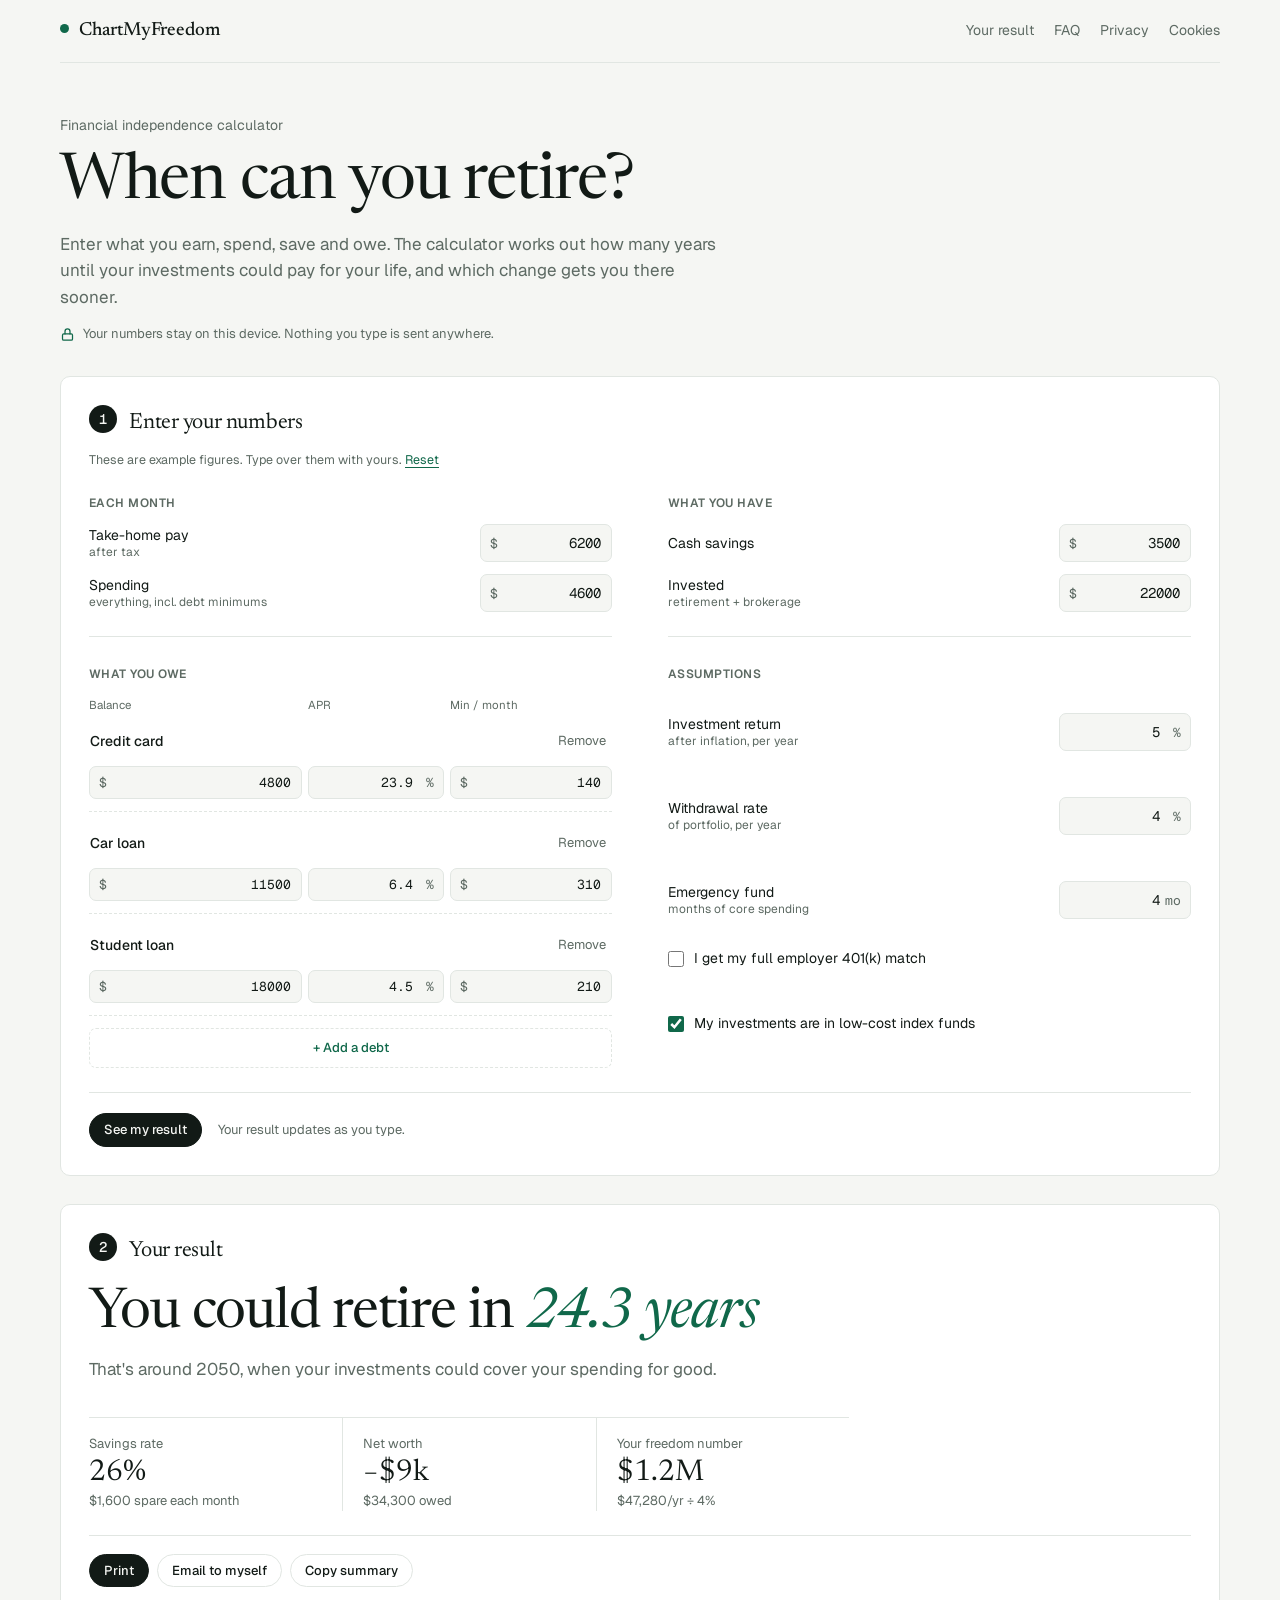
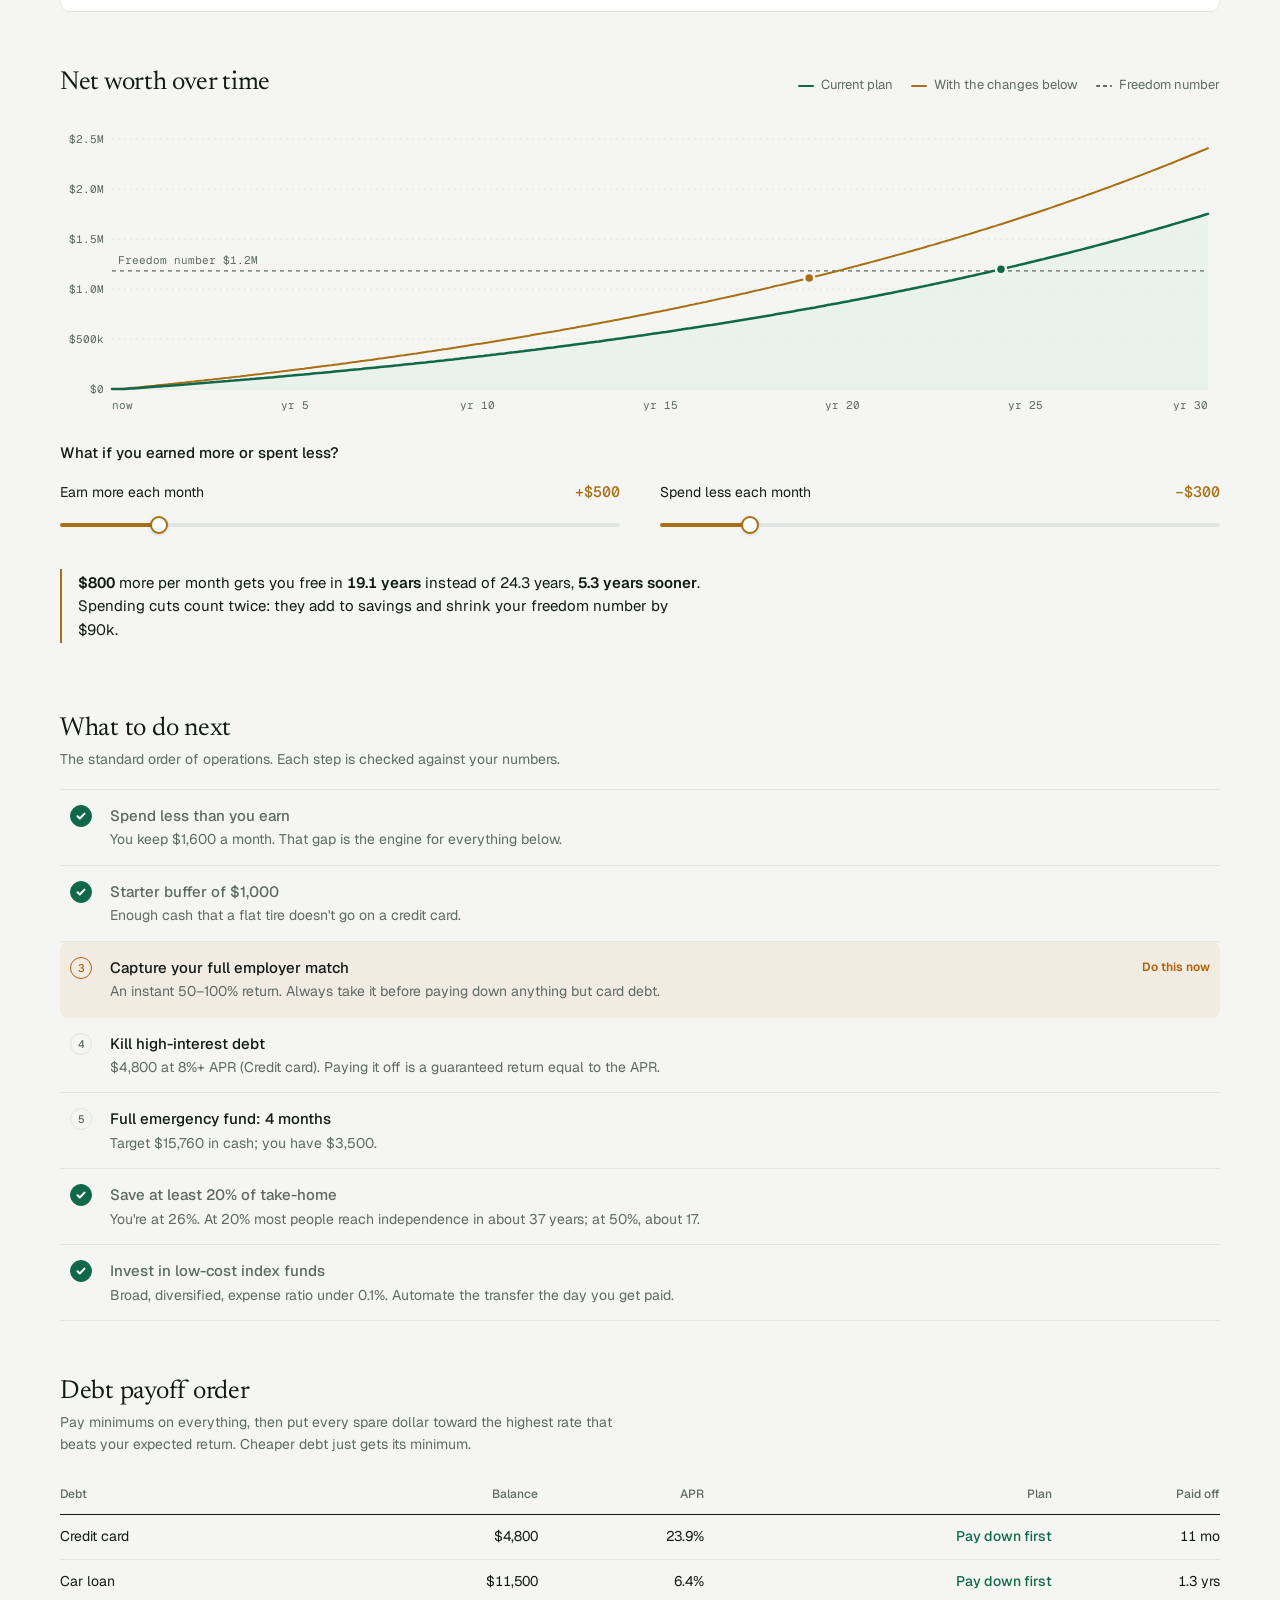
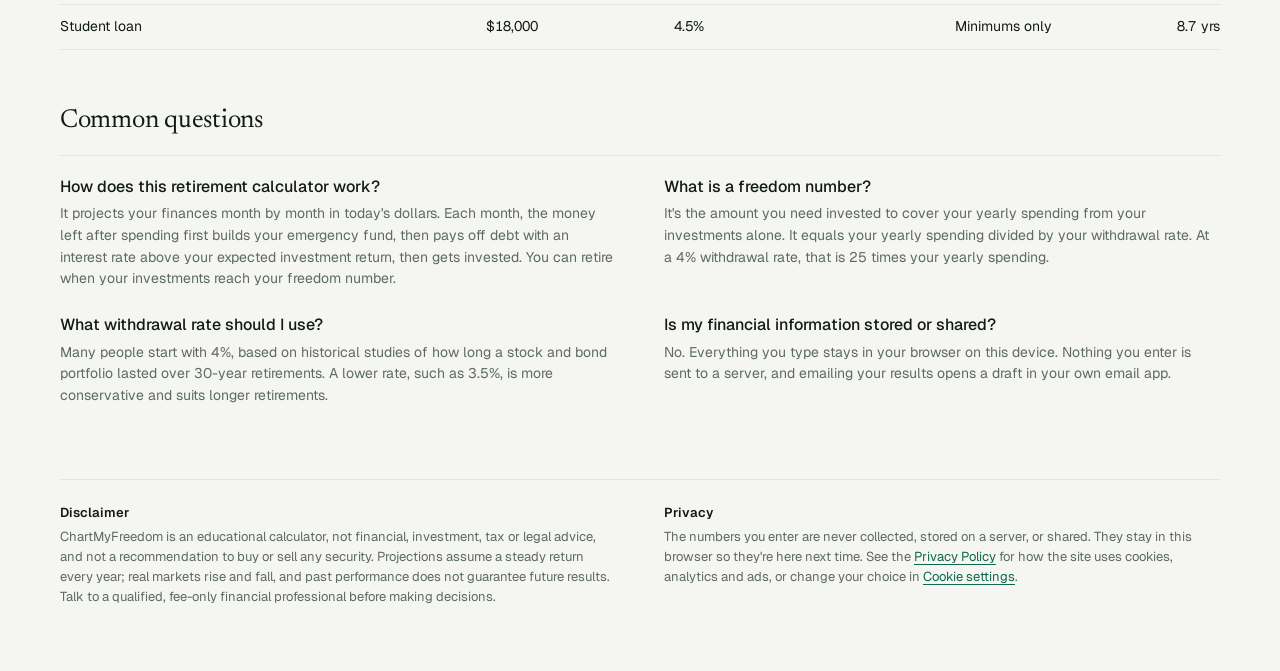
==== commit f06520ea: "Put inputs first, then the retirement result; add SEO meta and schema - Page order is now: intro wit" ====
--- a/wealth/index.html
+++ b/wealth/index.html
@@ -25,7 +25,88 @@
   gtag('config', 'G-N48PR9J9NV');
 </script>
 <meta name="viewport" content="width=device-width, initial-scale=1, viewport-fit=cover">
-<title>Freedom Ledger</title>
+<title>When Can I Retire? Financial Independence Calculator | ChartMyFreedom</title>
+<meta name="description" content="Enter your income, spending, savings and debts to see how many years until you can retire. Free calculator with a debt payoff plan. No sign-up, nothing stored.">
+<link rel="canonical" href="https://chartmyfreedom.com/">
+<meta name="robots" content="index, follow">
+<meta name="theme-color" content="#10684a">
+<meta property="og:type" content="website">
+<meta property="og:site_name" content="ChartMyFreedom">
+<meta property="og:title" content="When Can I Retire? Financial Independence Calculator">
+<meta property="og:description" content="See how many years until your investments could cover your spending, and which change gets you there sooner. Free, private, no sign-up.">
+<meta property="og:url" content="https://chartmyfreedom.com/">
+<meta name="twitter:card" content="summary">
+<meta name="twitter:title" content="When Can I Retire? Financial Independence Calculator">
+<meta name="twitter:description" content="See how many years until your investments could cover your spending, and which change gets you there sooner.">
+<script type="application/ld+json">
+{
+  "@context": "https://schema.org",
+  "@graph": [
+    {
+      "@type": "WebSite",
+      "@id": "https://chartmyfreedom.com/#website",
+      "url": "https://chartmyfreedom.com/",
+      "name": "ChartMyFreedom",
+      "inLanguage": "en-US"
+    },
+    {
+      "@type": "WebPage",
+      "@id": "https://chartmyfreedom.com/#webpage",
+      "url": "https://chartmyfreedom.com/",
+      "name": "When Can I Retire? Financial Independence Calculator",
+      "description": "Enter your income, spending, savings and debts to see how many years until you can retire. Free calculator with a debt payoff plan. No sign-up, nothing stored.",
+      "isPartOf": { "@id": "https://chartmyfreedom.com/#website" },
+      "mainEntity": { "@id": "https://chartmyfreedom.com/#calculator" },
+      "inLanguage": "en-US"
+    },
+    {
+      "@type": "WebApplication",
+      "@id": "https://chartmyfreedom.com/#calculator",
+      "name": "ChartMyFreedom Financial Independence Calculator",
+      "url": "https://chartmyfreedom.com/",
+      "applicationCategory": "FinanceApplication",
+      "operatingSystem": "Any",
+      "browserRequirements": "Requires JavaScript",
+      "isAccessibleForFree": true,
+      "offers": { "@type": "Offer", "price": "0", "priceCurrency": "USD" },
+      "description": "Projects your net worth month by month in today's dollars to estimate how many years until you can retire, orders your debt payoff, and shows how earning more or spending less changes the date.",
+      "featureList": [
+        "Years-to-retirement estimate",
+        "Net worth projection chart",
+        "Debt payoff order (avalanche method)",
+        "Earn-more and spend-less what-if sliders",
+        "Prioritized next-step checklist"
+      ]
+    },
+    {
+      "@type": "FAQPage",
+      "@id": "https://chartmyfreedom.com/#faq",
+      "mainEntity": [
+        {
+          "@type": "Question",
+          "name": "How does this retirement calculator work?",
+          "acceptedAnswer": { "@type": "Answer", "text": "It projects your finances month by month in today's dollars. Each month, the money left after spending first builds your emergency fund, then pays off debt with an interest rate above your expected investment return, then gets invested. You can retire when your investments reach your freedom number." }
+        },
+        {
+          "@type": "Question",
+          "name": "What is a freedom number?",
+          "acceptedAnswer": { "@type": "Answer", "text": "It's the amount you need invested to cover your yearly spending from your investments alone. It equals your yearly spending divided by your withdrawal rate. At a 4% withdrawal rate, that is 25 times your yearly spending." }
+        },
+        {
+          "@type": "Question",
+          "name": "What withdrawal rate should I use?",
+          "acceptedAnswer": { "@type": "Answer", "text": "Many people start with 4%, based on historical studies of how long a stock and bond portfolio lasted over 30-year retirements. A lower rate, such as 3.5%, is more conservative and suits longer retirements." }
+        },
+        {
+          "@type": "Question",
+          "name": "Is my financial information stored or shared?",
+          "acceptedAnswer": { "@type": "Answer", "text": "No. Everything you type stays in your browser on this device. Nothing you enter is sent to a server, and emailing your results opens a draft in your own email app." }
+        }
+      ]
+    }
+  ]
+}
+</script>
 <link rel="preconnect" href="https://fonts.googleapis.com">
 <link rel="preconnect" href="https://fonts.gstatic.com" crossorigin>
 <link rel="stylesheet" href="https://fonts.googleapis.com/css2?family=Newsreader:ital,opsz,wght@0,6..72,400;0,6..72,500;1,6..72,400&family=Geist:wght@400;500;600&family=Geist+Mono:wght@400;500&display=swap">
@@ -75,14 +156,23 @@
 .top nav { display: flex; gap: 20px; font-size: 14px; }
 .top nav a { color: var(--muted); text-decoration: none; }
 .top nav a:hover { color: var(--ink); }
-@media (max-width: 480px) { .top nav a[href="#plan"] { display: none; } .top nav { gap: 16px; } }
-
-/* Hero: the answer */
-.hero { padding-block: 56px 36px; display: grid; gap: 14px; }
+@media (max-width: 480px) { .top nav a[href="#result"], .top nav a[href="#faq"] { display: none; } .top nav { gap: 16px; } }
+
+/* Intro */
+.intro { padding-block: 52px 32px; display: grid; gap: 14px; }
 .kicker { margin: 0; font-size: 14px; color: var(--muted); }
 h1 { font: 400 clamp(36px, 5.6vw, 64px)/1.04 var(--display); letter-spacing: -.02em; margin: 0; max-width: 19ch; text-wrap: balance; }
-h1 #kFree { font-style: italic; color: var(--note); white-space: nowrap; }
-.hero-sub { margin: 0; font-size: 17px; color: var(--muted); max-width: 56ch; }
+.lede { margin: 0; font-size: 17px; color: var(--muted); max-width: 60ch; }
+
+/* Numbered stages: 1 inputs, 2 result */
+.stepno { display: inline-grid; place-items: center; width: 28px; height: 28px; margin-right: 12px; border-radius: 50%; background: var(--ink); color: var(--paper); font: 500 14px/1 var(--mono); vertical-align: 4px; }
+
+/* Result */
+.result { margin-top: 28px; background: var(--sheet); border: 1px solid var(--rule); border-radius: var(--radius); padding: 28px 28px 24px; display: grid; gap: 12px; scroll-margin-top: 20px; }
+.result h2 { font-size: 22px; }
+.answer { margin: 8px 0 0; font: 400 clamp(34px, 5vw, 56px)/1.08 var(--display); letter-spacing: -.02em; text-wrap: balance; }
+.answer #kFree { font-style: italic; color: var(--note); white-space: nowrap; }
+.answer-sub { margin: 0; font-size: 17px; color: var(--muted); max-width: 60ch; }
 .figures { display: grid; grid-template-columns: repeat(3, minmax(0, 1fr)); margin: 22px 0 0; max-width: 760px; border-top: 1px solid var(--rule); }
 .figures > div { padding: 16px 20px 0 0; display: grid; gap: 2px; align-content: start; }
 .figures > div + div { padding-left: 20px; border-left: 1px solid var(--rule); }
@@ -90,19 +180,19 @@
 .figures dd { margin: 0; font: 400 30px/1.15 var(--display); font-variant-numeric: tabular-nums lining-nums; }
 .figures dd.sub { font: 13px/1.4 var(--body); color: var(--muted); }
 @media (max-width: 600px) {
-  .hero { padding-block: 36px 24px; }
+  .intro { padding-block: 32px 22px; }
+  .result { padding: 22px 18px 18px; }
   .figures { grid-template-columns: minmax(0, 1fr); }
   .figures > div, .figures > div + div { padding: 12px 0; border-left: 0; border-bottom: 1px solid var(--rule); grid-template-columns: 1fr auto; align-items: baseline; column-gap: 12px; }
   .figures dd.sub { grid-column: 1 / -1; }
   .figures dd { font-size: 24px; }
 }
 
-.hero-foot { display: flex; flex-wrap: wrap; gap: 12px 28px; align-items: center; justify-content: space-between; margin-top: 18px; }
 .assure { margin: 0; display: flex; gap: 8px; align-items: center; font-size: 13px; color: var(--muted); }
 .assure svg { width: 15px; height: 15px; flex: none; stroke: var(--note); }
 
 /* Save actions */
-.save { display: flex; flex-wrap: wrap; gap: 8px; align-items: center; }
+.save { display: flex; flex-wrap: wrap; gap: 8px; align-items: center; margin-top: 12px; padding-top: 18px; border-top: 1px solid var(--rule); }
 .btn { border: 1px solid var(--rule); background: var(--sheet); color: var(--ink); padding: 8px 14px; border-radius: 999px; font-size: 13px; font-weight: 500; line-height: 1.2; }
 .btn:hover { border-color: var(--muted); }
 .btn.primary { background: var(--ink); border-color: var(--ink); color: var(--paper); }
@@ -112,15 +202,18 @@
 .status { font-size: 13px; color: var(--muted); margin: 0; flex-basis: 100%; }
 .status:empty { display: none; }
 
-/* Main grid */
-.grid { display: grid; grid-template-columns: minmax(0, 360px) minmax(0, 1fr); gap: 56px; align-items: start; padding-top: 12px; }
-@media (max-width: 900px) { .grid { grid-template-columns: minmax(0, 1fr); gap: 40px; } }
 
 /* Input sheet */
 .sheet { background: var(--sheet); border: 1px solid var(--rule); border-radius: var(--radius); padding: 22px 22px 18px; display: grid; gap: 22px; min-width: 0; }
-@media (min-width: 901px) { .sheet { position: sticky; top: calc(env(safe-area-inset-top, 0px) + 20px); max-height: calc(100vh - 40px); overflow-y: auto; scrollbar-width: thin; } }
-.sheet-head { display: flex; justify-content: space-between; align-items: baseline; gap: 12px; }
-.sheet-head h2 { font-size: 20px; }
+.sheet { padding: 28px; gap: 24px; }
+.sheet-head { display: grid; gap: 14px; }
+.sheet-head h2 { font-size: 22px; }
+.sheet-head .sample { margin: 0; }
+.sheet-grid { display: grid; grid-template-columns: repeat(2, minmax(0, 1fr)); gap: 28px 56px; }
+.sheet-grid fieldset:nth-child(-n+2) { padding-bottom: 24px; border-bottom: 1px solid var(--rule); }
+@media (max-width: 820px) { .sheet { padding: 22px 18px; } .sheet-grid { grid-template-columns: minmax(0, 1fr); gap: 24px; } .sheet-grid fieldset:nth-child(3) { padding-bottom: 24px; border-bottom: 1px solid var(--rule); } }
+.sheet-foot { display: flex; flex-wrap: wrap; align-items: center; gap: 10px 16px; padding-top: 20px; border-top: 1px solid var(--rule); font-size: 13px; color: var(--muted); }
+.sheet-foot .btn { text-decoration: none; }
 .sample { font-size: 12.5px; color: var(--muted); margin: -12px 0 0; }
 .sample button { border: 0; background: none; color: var(--note); text-decoration: underline; text-underline-offset: 3px; padding: 0; font-size: inherit; }
 fieldset { border: 0; margin: 0; padding: 0; display: grid; gap: 12px; min-width: 0; }
@@ -165,7 +258,12 @@
 .add:hover { border-color: var(--note); }
 
 /* Results column */
-.results { display: grid; gap: 56px; min-width: 0; }
+.results { display: grid; gap: 56px; min-width: 0; margin-top: 56px; }
+.sub-h { font: 500 15px var(--body); margin: 8px 0 -4px; }
+.faq { display: grid; grid-template-columns: repeat(2, minmax(0, 1fr)); gap: 24px 48px; border-top: 1px solid var(--rule); padding-top: 20px; }
+.faq h3 { font: 500 16px/1.35 var(--body); margin: 0 0 6px; }
+.faq p { margin: 0; color: var(--muted); font-size: 14px; }
+@media (max-width: 700px) { .faq { grid-template-columns: minmax(0, 1fr); } }
 .results section { display: grid; gap: 18px; min-width: 0; }
 .sec-head { display: flex; justify-content: space-between; align-items: baseline; gap: 12px 20px; flex-wrap: wrap; }
 h2 { font: 400 26px/1.2 var(--display); letter-spacing: -.01em; margin: 0; text-wrap: balance; }
@@ -214,8 +312,8 @@
 td.attack { color: var(--note); font-weight: 500; }
 
 /* Footer */
-.foot { margin-top: 72px; padding-top: 24px; border-top: 1px solid var(--rule); display: grid; grid-template-columns: repeat(3, minmax(0, 1fr)); gap: 24px 40px; font-size: 13px; color: var(--muted); }
-.foot h3 { font: 600 13px var(--body); color: var(--ink); margin: 0 0 6px; }
+.foot { margin-top: 72px; padding-top: 24px; border-top: 1px solid var(--rule); display: grid; grid-template-columns: repeat(2, minmax(0, 1fr)); gap: 24px 48px; font-size: 13px; color: var(--muted); }
+.foot-h { font: 600 13px var(--body); color: var(--ink); margin: 0 0 6px; letter-spacing: 0; }
 .foot p { margin: 0; }
 @media (max-width: 760px) { .foot { grid-template-columns: minmax(0, 1fr); } }
 .print-only { display: none; }
@@ -232,10 +330,12 @@
   body { padding: 0; font-size: 12px; }
   .top nav, .no-print, .x, .add, #sampleNote { display: none !important; }
   .print-only { display: block; }
-  .hero { padding-block: 16px; }
-  h1 { font-size: 34px; max-width: none; }
-  .grid { grid-template-columns: minmax(0, 1fr); gap: 24px; }
-  .sheet { position: static; max-height: none; overflow: visible; }
+  .intro { padding-block: 12px; gap: 6px; }
+  .intro .lede, .intro .assure { display: none; }
+  h1 { font-size: 30px; max-width: none; }
+  .sheet, .result { padding: 14px; }
+  .result { margin-top: 18px; break-inside: avoid; }
+  .answer { font-size: 32px; }
   .results { gap: 28px; }
   .figures, .steps li, tr, .chart-wrap, .foot { break-inside: avoid; }
   h2, legend { break-after: avoid; }
@@ -252,21 +352,62 @@
 
 <div class="page">
   <header class="top">
-    <a class="brand" href="./">Freedom Ledger</a>
-    <nav aria-label="Site"><a href="#plan">Your plan</a><a href="privacy.html">Privacy</a><a href="#" data-cookie-settings>Cookies</a></nav>
+    <a class="brand" href="./">ChartMyFreedom</a>
+    <nav aria-label="Site"><a href="#result">Your result</a><a href="#faq">FAQ</a><a href="privacy.html">Privacy</a><a href="#" data-cookie-settings>Cookies</a></nav>
   </header>
 
-  <section class="hero" aria-label="Your result">
-    <p class="kicker">Financial independence calculator</p>
-    <h1>You could be free to stop working in <span id="kFree">—</span></h1>
-    <p class="hero-sub" id="kFreeS"></p>
-    <dl class="figures">
-      <div><dt>Savings rate</dt><dd id="kRate">—</dd><dd class="sub" id="kRateS"></dd></div>
-      <div><dt>Net worth</dt><dd id="kNW">—</dd><dd class="sub" id="kNWS"></dd></div>
-      <div><dt>Your freedom number</dt><dd id="kFI">—</dd><dd class="sub" id="kFIS"></dd></div>
-    </dl>
-    <div class="hero-foot">
+  <main>
+    <section class="intro" aria-labelledby="page-title">
+      <p class="kicker">Financial independence calculator</p>
+      <h1 id="page-title">When can you retire?</h1>
+      <p class="lede">Enter what you earn, spend, save and owe. The calculator works out how many years until your investments could pay for your life, and which change gets you there sooner.</p>
       <p class="assure"><svg viewBox="0 0 24 24" fill="none" stroke-width="2" stroke-linecap="round" stroke-linejoin="round" aria-hidden="true"><rect x="4" y="11" width="16" height="10" rx="2"/><path d="M8 11V7a4 4 0 0 1 8 0v4"/></svg>Your numbers stay on this device. Nothing you type is sent anywhere.</p>
+      <p class="print-only" id="printedOn"></p>
+    </section>
+
+    <form class="sheet" id="inputs" autocomplete="off" aria-labelledby="h-inputs">
+      <div class="sheet-head">
+        <h2 id="h-inputs"><span class="stepno" aria-hidden="true">1</span>Enter your numbers</h2>
+        <p class="sample" id="sampleNote">These are example figures. Type over them with yours. <button type="button" id="reset">Reset</button></p>
+      </div>
+      <div class="sheet-grid">
+        <fieldset>
+          <legend>Each month</legend>
+          <div class="field"><label for="income">Take-home pay<small>after tax</small></label><span class="num" data-pre="$"><input type="number" id="income" min="0" step="50"></span></div>
+          <div class="field"><label for="expenses">Spending<small>everything, incl. debt minimums</small></label><span class="num" data-pre="$"><input type="number" id="expenses" min="0" step="50"></span></div>
+        </fieldset>
+        <fieldset>
+          <legend>What you have</legend>
+          <div class="field"><label for="cash">Cash savings</label><span class="num" data-pre="$"><input type="number" id="cash" min="0" step="100"></span></div>
+          <div class="field"><label for="invested">Invested<small>retirement + brokerage</small></label><span class="num" data-pre="$"><input type="number" id="invested" min="0" step="100"></span></div>
+        </fieldset>
+        <fieldset>
+          <legend>What you owe</legend>
+          <div class="debt-cols" aria-hidden="true"><span>Balance</span><span>APR</span><span>Min / month</span></div>
+          <div id="debts" style="display:grid;gap:12px"></div>
+          <button type="button" class="add" id="addDebt">+ Add a debt</button>
+        </fieldset>
+        <fieldset>
+          <legend>Assumptions</legend>
+          <div class="field"><label for="ret">Investment return<small>after inflation, per year</small></label><span class="num" data-post="%"><input type="number" id="ret" min="0" max="15" step="0.5"></span></div>
+          <div class="field"><label for="swr">Withdrawal rate<small>of portfolio, per year</small></label><span class="num" data-post="%"><input type="number" id="swr" min="2" max="6" step="0.25"></span></div>
+          <div class="field"><label for="efMonths">Emergency fund<small>months of core spending</small></label><span class="num" data-post="mo"><input type="number" id="efMonths" min="0" max="12" step="1"></span></div>
+          <label class="check"><input type="checkbox" id="match"> I get my full employer 401(k) match</label>
+          <label class="check"><input type="checkbox" id="index"> My investments are in low-cost index funds</label>
+        </fieldset>
+      </div>
+      <div class="sheet-foot no-print"><a class="btn primary" href="#result">See my result</a><span>Your result updates as you type.</span></div>
+    </form>
+
+    <section class="result" id="result" aria-labelledby="h-result">
+      <h2 id="h-result"><span class="stepno" aria-hidden="true">2</span>Your result</h2>
+      <p class="answer" aria-live="polite">You could retire in <span id="kFree">—</span></p>
+      <p class="answer-sub" id="kFreeS"></p>
+      <dl class="figures">
+        <div><dt>Savings rate</dt><dd id="kRate">—</dd><dd class="sub" id="kRateS"></dd></div>
+        <div><dt>Net worth</dt><dd id="kNW">—</dd><dd class="sub" id="kNWS"></dd></div>
+        <div><dt>Your freedom number</dt><dd id="kFI">—</dd><dd class="sub" id="kFIS"></dd></div>
+      </dl>
       <div class="save no-print" aria-label="Keep a copy">
         <button type="button" class="btn primary" id="printBtn">Print</button>
         <button type="button" class="btn" id="emailToggle" aria-expanded="false" aria-controls="emailForm">Email to myself</button>
@@ -277,43 +418,7 @@
         </form>
         <p class="status" id="status" role="status"></p>
       </div>
-    </div>
-    <p class="print-only" id="printedOn"></p>
-  </section>
-
-  <div class="grid">
-    <form class="sheet" id="inputs" autocomplete="off" aria-label="Your numbers">
-      <div class="sheet-head"><h2>Your numbers</h2></div>
-      <p class="sample" id="sampleNote">These are example figures. Type over them with yours. <button type="button" id="reset">Reset</button></p>
-
-      <fieldset>
-        <legend>Each month</legend>
-        <div class="field"><label for="income">Take-home pay<small>after tax</small></label><span class="num" data-pre="$"><input type="number" id="income" min="0" step="50"></span></div>
-        <div class="field"><label for="expenses">Spending<small>everything, incl. debt minimums</small></label><span class="num" data-pre="$"><input type="number" id="expenses" min="0" step="50"></span></div>
-      </fieldset>
-      <hr>
-      <fieldset>
-        <legend>What you have</legend>
-        <div class="field"><label for="cash">Cash savings</label><span class="num" data-pre="$"><input type="number" id="cash" min="0" step="100"></span></div>
-        <div class="field"><label for="invested">Invested<small>retirement + brokerage</small></label><span class="num" data-pre="$"><input type="number" id="invested" min="0" step="100"></span></div>
-      </fieldset>
-      <hr>
-      <fieldset>
-        <legend>What you owe</legend>
-        <div class="debt-cols" aria-hidden="true"><span>Balance</span><span>APR</span><span>Min / month</span></div>
-        <div id="debts" style="display:grid;gap:12px"></div>
-        <button type="button" class="add" id="addDebt">+ Add a debt</button>
-      </fieldset>
-      <hr>
-      <fieldset>
-        <legend>Assumptions</legend>
-        <div class="field"><label for="ret">Investment return<small>after inflation, per year</small></label><span class="num" data-post="%"><input type="number" id="ret" min="0" max="15" step="0.5"></span></div>
-        <div class="field"><label for="swr">Withdrawal rate<small>of portfolio, per year</small></label><span class="num" data-post="%"><input type="number" id="swr" min="2" max="6" step="0.25"></span></div>
-        <div class="field"><label for="efMonths">Emergency fund<small>months of core spending</small></label><span class="num" data-post="mo"><input type="number" id="efMonths" min="0" max="12" step="1"></span></div>
-        <label class="check"><input type="checkbox" id="match"> I get my full employer 401(k) match</label>
-        <label class="check"><input type="checkbox" id="index"> My investments are in low-cost index funds</label>
-      </fieldset>
-    </form>
+    </section>
 
     <div class="results" id="plan">
       <section aria-labelledby="h-chart">
@@ -322,6 +427,7 @@
           <div class="legend"><span style="--c:var(--note)">Current plan</span><span style="--c:var(--brass)">With the changes below</span><span class="dash" style="--c:var(--muted)">Freedom number</span></div>
         </div>
         <div class="chart-wrap"><svg id="chart" viewBox="0 0 720 300" width="100%" style="display:block" role="img" aria-label="Projected net worth over time, in today's dollars"></svg></div>
+        <h3 class="sub-h">What if you earned more or spent less?</h3>
         <div class="levers">
           <div class="lever"><label for="lvIncome">Earn more each month <output id="oIncome"></output></label><input type="range" id="lvIncome" min="0" max="3000" step="100" value="500"></div>
           <div class="lever"><label for="lvCut">Spend less each month <output id="oCut"></output></label><input type="range" id="lvCut" min="0" max="2000" step="50" value="300"></div>
@@ -338,21 +444,27 @@
         <div><h2 id="h-debt">Debt payoff order</h2><p class="sec-note">Pay minimums on everything, then put every spare dollar toward the highest rate that beats your expected return. Cheaper debt just gets its minimum.</p></div>
         <div class="table-wrap"><table id="debtTable"></table></div>
       </section>
+
+      <section id="faq" aria-labelledby="h-faq">
+        <h2 id="h-faq">Common questions</h2>
+        <div class="faq">
+          <div><h3>How does this retirement calculator work?</h3><p>It projects your finances month by month in today's dollars. Each month, the money left after spending first builds your emergency fund, then pays off debt with an interest rate above your expected investment return, then gets invested. You can retire when your investments reach your freedom number.</p></div>
+          <div><h3>What is a freedom number?</h3><p>It's the amount you need invested to cover your yearly spending from your investments alone. It equals your yearly spending divided by your withdrawal rate. At a 4% withdrawal rate, that is 25 times your yearly spending.</p></div>
+          <div><h3>What withdrawal rate should I use?</h3><p>Many people start with 4%, based on historical studies of how long a stock and bond portfolio lasted over 30-year retirements. A lower rate, such as 3.5%, is more conservative and suits longer retirements.</p></div>
+          <div><h3>Is my financial information stored or shared?</h3><p>No. Everything you type stays in your browser on this device. Nothing you enter is sent to a server, and emailing your results opens a draft in your own email app.</p></div>
+        </div>
+      </section>
     </div>
-  </div>
-
-  <footer class="foot" aria-label="About and disclaimer">
+  </main>
+
+  <footer class="foot" aria-label="Disclaimer and privacy">
     <div>
-      <h3>How it works</h3>
-      <p>Nobody gets rich from an app. People get there by keeping a wide gap between what they earn and what they spend, clearing expensive debt, and letting invested money compound for years. The model runs month by month in today's dollars: spare money fills your emergency fund, then pays debt above your expected return, then gets invested.</p>
+      <h2 class="foot-h">Disclaimer</h2>
+      <p>ChartMyFreedom is an educational calculator, not financial, investment, tax or legal advice, and not a recommendation to buy or sell any security. Projections assume a steady return every year; real markets rise and fall, and past performance does not guarantee future results. Talk to a qualified, fee-only financial professional before making decisions.</p>
     </div>
     <div>
-      <h3>Disclaimer</h3>
-      <p>Freedom Ledger is an educational calculator, not financial, investment, tax or legal advice, and not a recommendation to buy or sell any security. Projections assume a steady return every year; real markets rise and fall, and past performance does not guarantee future results. Talk to a qualified, fee-only financial professional before making decisions.</p>
-    </div>
-    <div>
-      <h3>Privacy</h3>
-      <p>The numbers you enter are never collected, stored on a server, or shared. They stay in this browser so they're here next time. Emailing your results opens your own email app; we never see it. See the <a href="privacy.html">Privacy Policy</a> for how the site uses cookies, analytics and ads, or change your choice in <a href="#" data-cookie-settings>Cookie settings</a>.</p>
+      <h2 class="foot-h">Privacy</h2>
+      <p>The numbers you enter are never collected, stored on a server, or shared. They stay in this browser so they're here next time. See the <a href="privacy.html">Privacy Policy</a> for how the site uses cookies, analytics and ads, or change your choice in <a href="#" data-cookie-settings>Cookie settings</a>.</p>
     </div>
   </footer>
 </div>
@@ -597,9 +709,9 @@
     const debtRows = [...document.querySelectorAll("#debtTable tbody tr")].map(tr =>
       "- " + [...tr.children].map(td => td.textContent.trim()).join(" | "));
     return [
-      "FREEDOM LEDGER RESULTS (" + new Date().toLocaleDateString() + ")",
+      "CHARTMYFREEDOM RESULTS (" + new Date().toLocaleDateString() + ")",
       "",
-      "Free in: " + $("kFree").textContent + " (" + $("kFreeS").textContent + ")",
+      "Retire in: " + $("kFree").textContent + " (" + $("kFreeS").textContent + ")",
       "Savings rate: " + $("kRate").textContent + " (" + $("kRateS").textContent + ")",
       "Net worth: " + fmt(s.cash + s.invested - debtTotal),
       "FI number: " + fmt(base.fiTarget),
@@ -632,7 +744,7 @@
     e.preventDefault();
     const to = $("emailTo").value.trim();
     if (to && !$("emailTo").checkValidity()) { say("That email address doesn't look right. Check it, or leave it blank and pick the recipient in your email app."); return; }
-    const href = "mailto:" + encodeURIComponent(to) + "?subject=" + encodeURIComponent("My Freedom Ledger results") + "&body=" + encodeURIComponent(summary());
+    const href = "mailto:" + encodeURIComponent(to) + "?subject=" + encodeURIComponent("My ChartMyFreedom results") + "&body=" + encodeURIComponent(summary());
     // Open the mail app by navigation, not a link click, so analytics click listeners never see this URL (it holds the user's numbers).
     window.location.href = href;
     say("Your email app should open with a draft. Nothing is sent until you press Send there. If no app opened, use Copy summary and paste it into an email.");
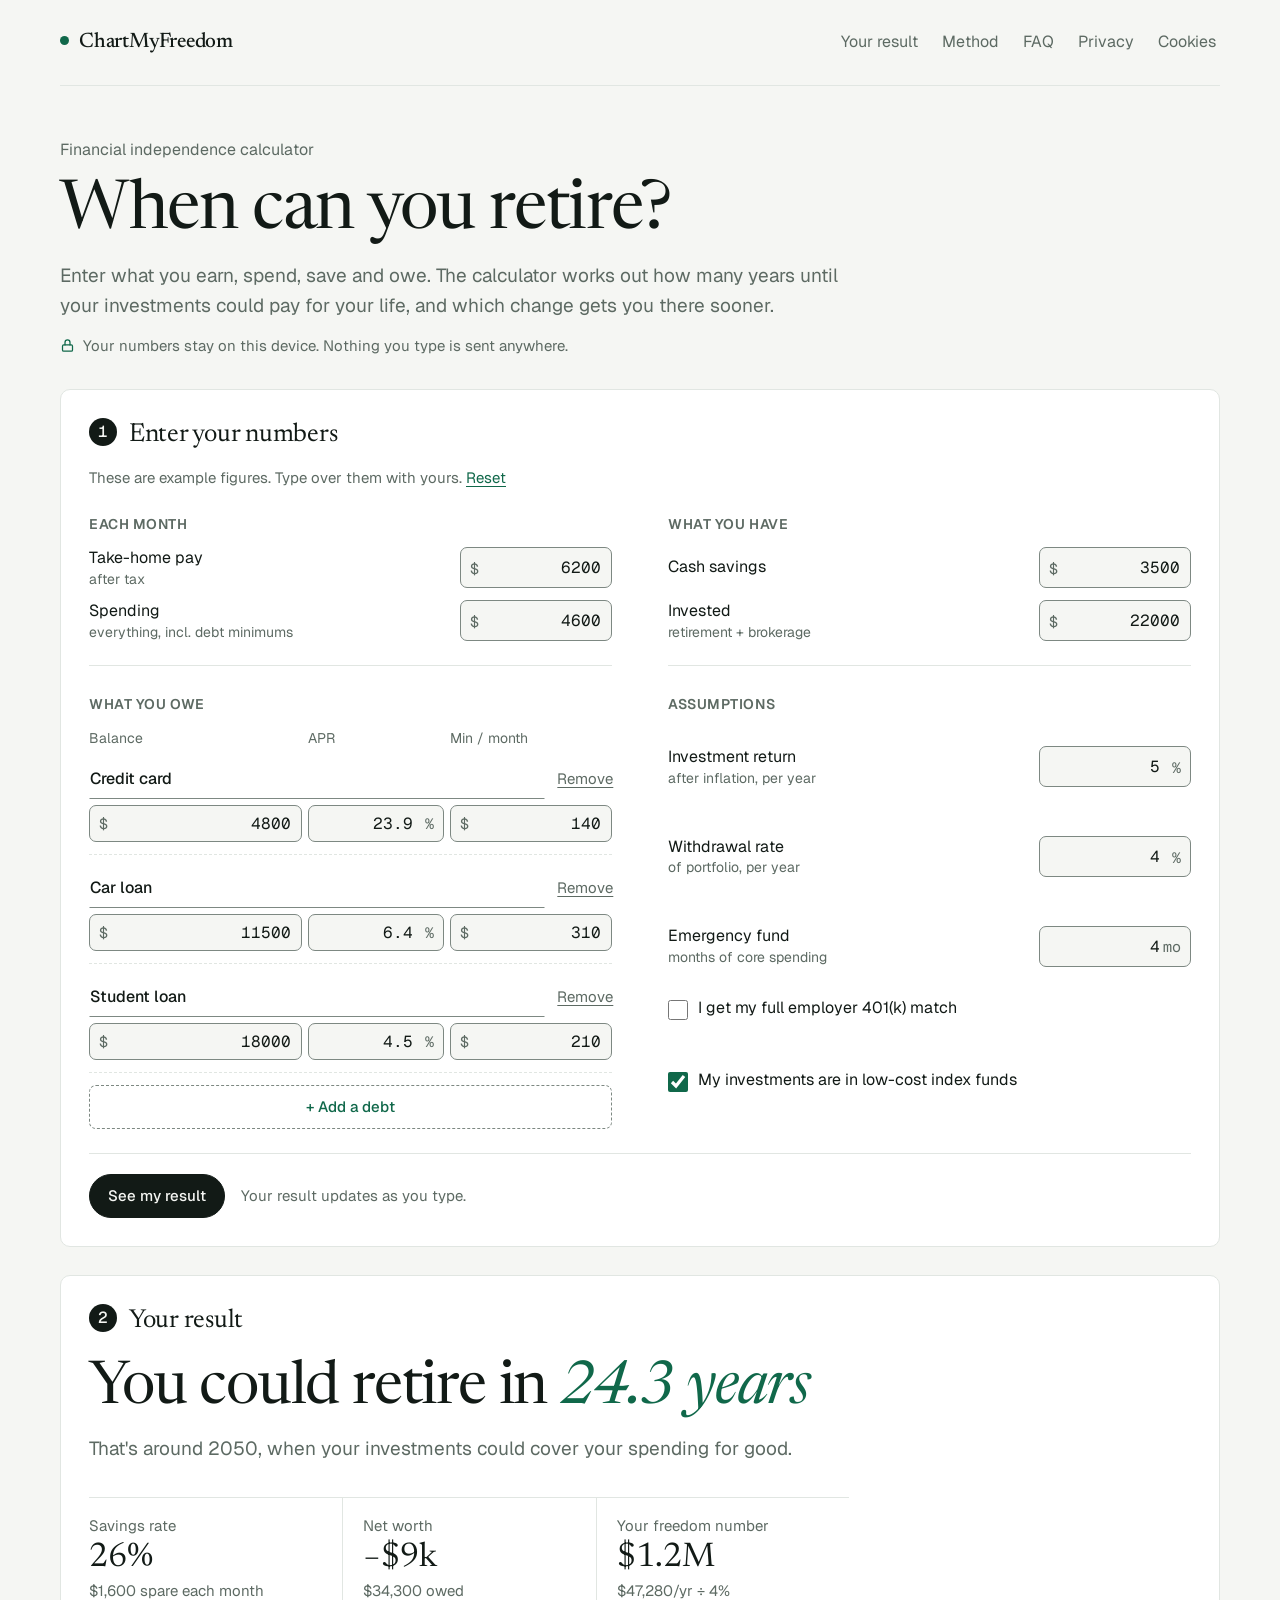
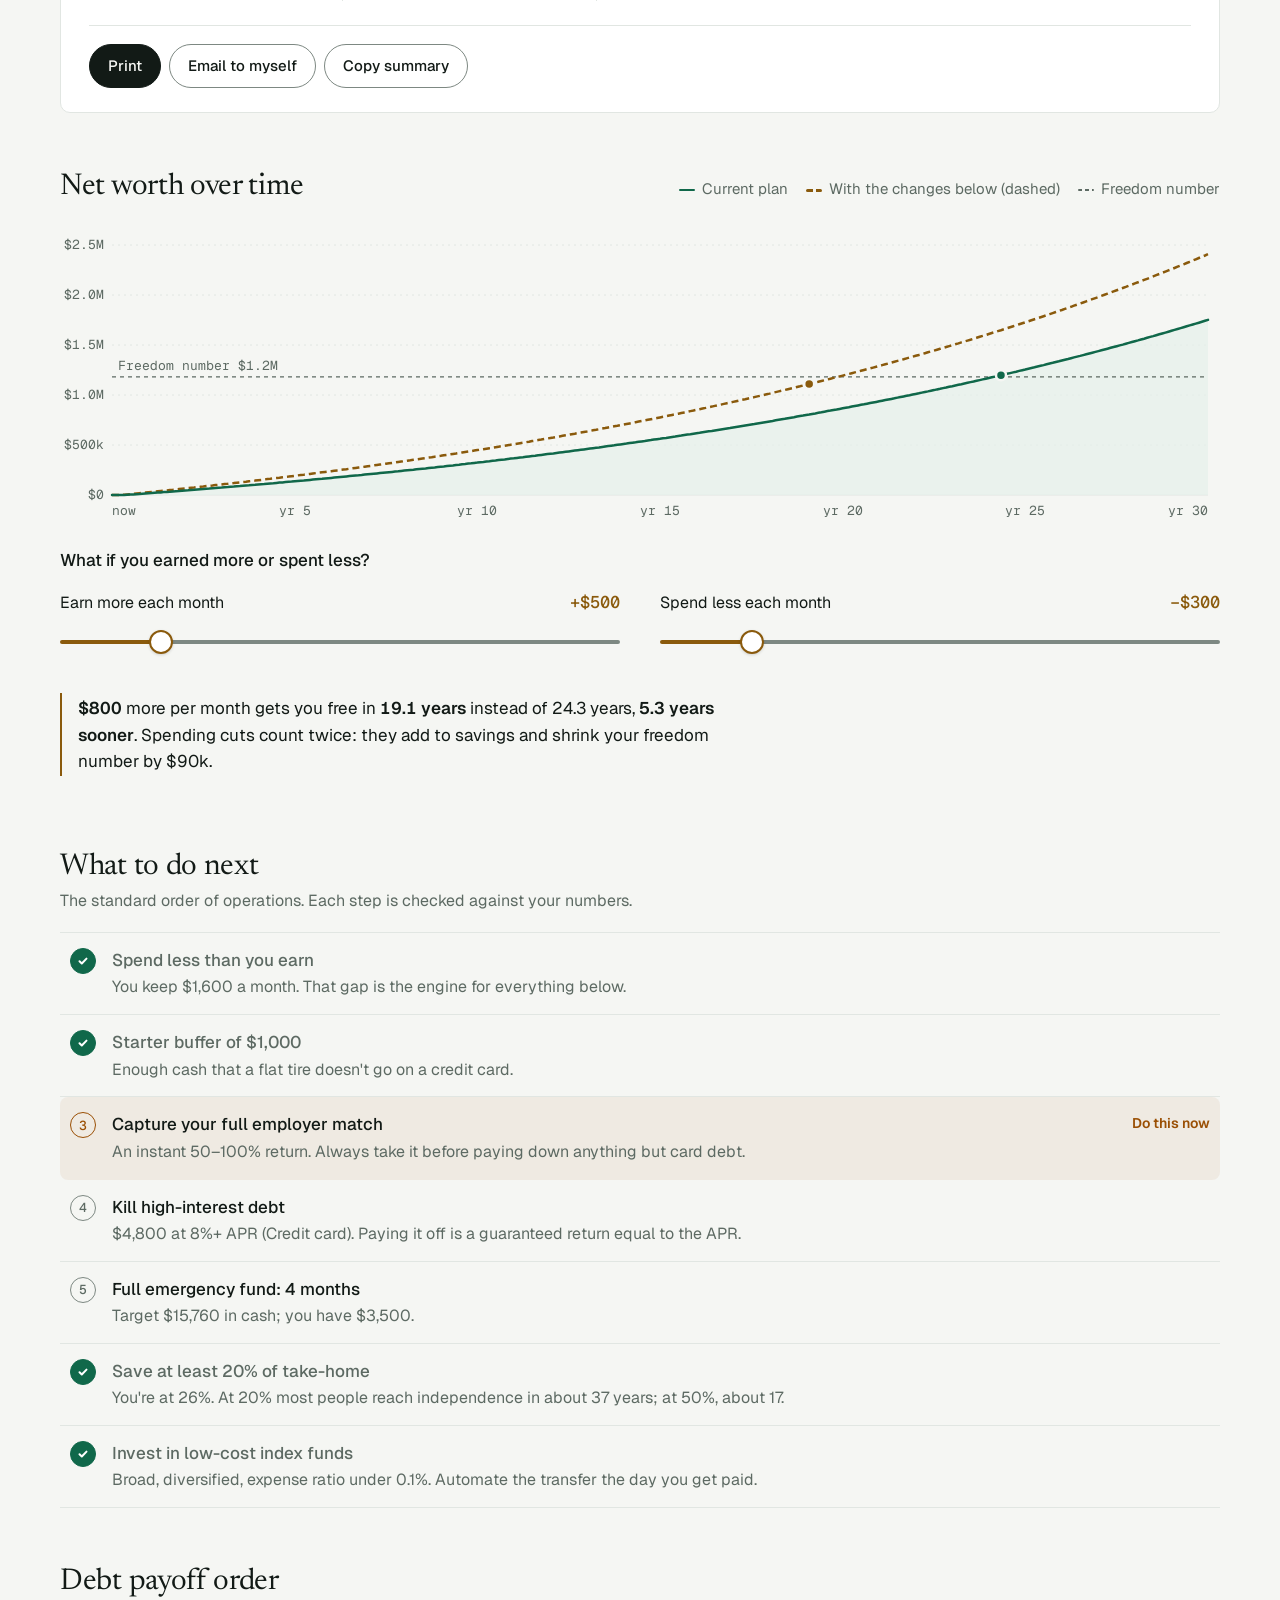
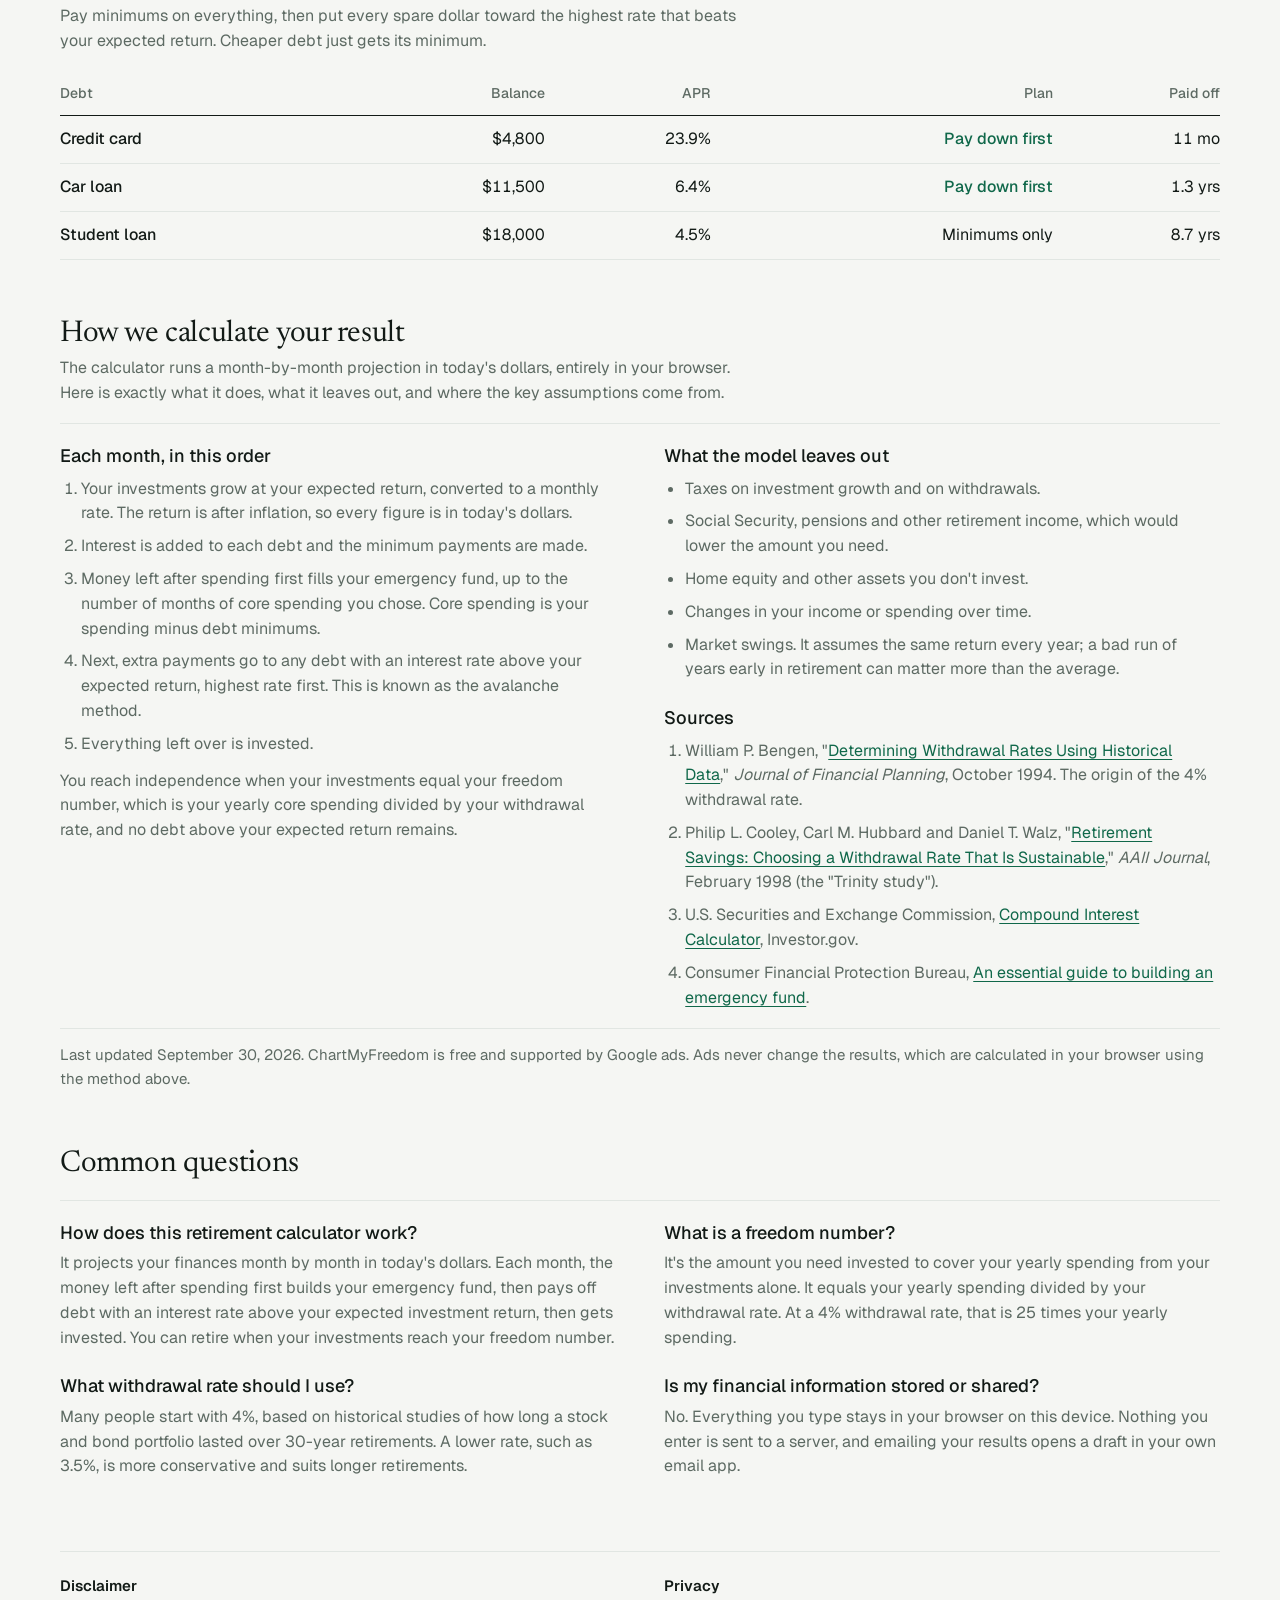
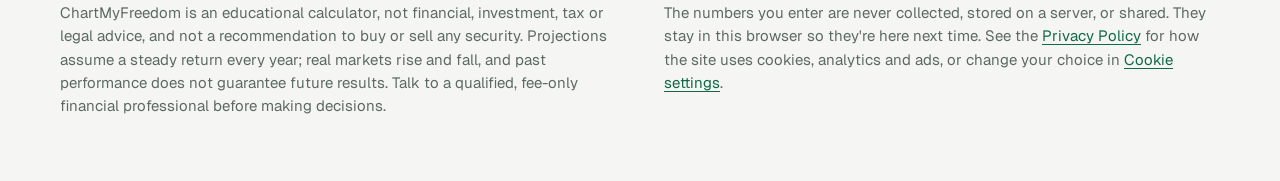
==== commit 286caffa: "Larger type, WCAG 2.2 AA fixes, and E-E-A-T methodology section Type - Base text 15px -> 17px and ev" ====
--- a/wealth/index.html
+++ b/wealth/index.html
@@ -43,11 +43,20 @@
   "@context": "https://schema.org",
   "@graph": [
     {
+      "@type": "Organization",
+      "@id": "https://chartmyfreedom.com/#org",
+      "name": "ChartMyFreedom",
+      "url": "https://chartmyfreedom.com/"
+    },
+    {
       "@type": "WebSite",
       "@id": "https://chartmyfreedom.com/#website",
       "url": "https://chartmyfreedom.com/",
       "name": "ChartMyFreedom",
-      "inLanguage": "en-US"
+      "inLanguage": "en-US",
+      "publisher": {
+        "@id": "https://chartmyfreedom.com/#org"
+      }
     },
     {
       "@type": "WebPage",
@@ -55,9 +64,73 @@
       "url": "https://chartmyfreedom.com/",
       "name": "When Can I Retire? Financial Independence Calculator",
       "description": "Enter your income, spending, savings and debts to see how many years until you can retire. Free calculator with a debt payoff plan. No sign-up, nothing stored.",
-      "isPartOf": { "@id": "https://chartmyfreedom.com/#website" },
-      "mainEntity": { "@id": "https://chartmyfreedom.com/#calculator" },
-      "inLanguage": "en-US"
+      "isPartOf": {
+        "@id": "https://chartmyfreedom.com/#website"
+      },
+      "mainEntity": {
+        "@id": "https://chartmyfreedom.com/#calculator"
+      },
+      "inLanguage": "en-US",
+      "dateModified": "2026-09-30",
+      "publisher": {
+        "@id": "https://chartmyfreedom.com/#org"
+      },
+      "citation": [
+        {
+          "@type": "ScholarlyArticle",
+          "name": "Determining Withdrawal Rates Using Historical Data",
+          "author": {
+            "@type": "Person",
+            "name": "William P. Bengen"
+          },
+          "datePublished": "1994-10",
+          "isPartOf": {
+            "@type": "Periodical",
+            "name": "Journal of Financial Planning"
+          }
+        },
+        {
+          "@type": "ScholarlyArticle",
+          "name": "Retirement Savings: Choosing a Withdrawal Rate That Is Sustainable",
+          "author": [
+            {
+              "@type": "Person",
+              "name": "Philip L. Cooley"
+            },
+            {
+              "@type": "Person",
+              "name": "Carl M. Hubbard"
+            },
+            {
+              "@type": "Person",
+              "name": "Daniel T. Walz"
+            }
+          ],
+          "datePublished": "1998-02",
+          "isPartOf": {
+            "@type": "Periodical",
+            "name": "AAII Journal"
+          }
+        },
+        {
+          "@type": "WebPage",
+          "name": "Compound Interest Calculator",
+          "url": "https://www.investor.gov/financial-tools-calculators/calculators/compound-interest-calculator",
+          "publisher": {
+            "@type": "GovernmentOrganization",
+            "name": "U.S. Securities and Exchange Commission"
+          }
+        },
+        {
+          "@type": "WebPage",
+          "name": "An essential guide to building an emergency fund",
+          "url": "https://www.consumerfinance.gov/an-essential-guide-to-building-an-emergency-fund/",
+          "publisher": {
+            "@type": "GovernmentOrganization",
+            "name": "Consumer Financial Protection Bureau"
+          }
+        }
+      ]
     },
     {
       "@type": "WebApplication",
@@ -68,7 +141,11 @@
       "operatingSystem": "Any",
       "browserRequirements": "Requires JavaScript",
       "isAccessibleForFree": true,
-      "offers": { "@type": "Offer", "price": "0", "priceCurrency": "USD" },
+      "offers": {
+        "@type": "Offer",
+        "price": "0",
+        "priceCurrency": "USD"
+      },
       "description": "Projects your net worth month by month in today's dollars to estimate how many years until you can retire, orders your debt payoff, and shows how earning more or spending less changes the date.",
       "featureList": [
         "Years-to-retirement estimate",
@@ -76,7 +153,10 @@
         "Debt payoff order (avalanche method)",
         "Earn-more and spend-less what-if sliders",
         "Prioritized next-step checklist"
-      ]
+      ],
+      "publisher": {
+        "@id": "https://chartmyfreedom.com/#org"
+      }
     },
     {
       "@type": "FAQPage",
@@ -85,22 +165,34 @@
         {
           "@type": "Question",
           "name": "How does this retirement calculator work?",
-          "acceptedAnswer": { "@type": "Answer", "text": "It projects your finances month by month in today's dollars. Each month, the money left after spending first builds your emergency fund, then pays off debt with an interest rate above your expected investment return, then gets invested. You can retire when your investments reach your freedom number." }
+          "acceptedAnswer": {
+            "@type": "Answer",
+            "text": "It projects your finances month by month in today's dollars. Each month, the money left after spending first builds your emergency fund, then pays off debt with an interest rate above your expected investment return, then gets invested. You can retire when your investments reach your freedom number."
+          }
         },
         {
           "@type": "Question",
           "name": "What is a freedom number?",
-          "acceptedAnswer": { "@type": "Answer", "text": "It's the amount you need invested to cover your yearly spending from your investments alone. It equals your yearly spending divided by your withdrawal rate. At a 4% withdrawal rate, that is 25 times your yearly spending." }
+          "acceptedAnswer": {
+            "@type": "Answer",
+            "text": "It's the amount you need invested to cover your yearly spending from your investments alone. It equals your yearly spending divided by your withdrawal rate. At a 4% withdrawal rate, that is 25 times your yearly spending."
+          }
         },
         {
           "@type": "Question",
           "name": "What withdrawal rate should I use?",
-          "acceptedAnswer": { "@type": "Answer", "text": "Many people start with 4%, based on historical studies of how long a stock and bond portfolio lasted over 30-year retirements. A lower rate, such as 3.5%, is more conservative and suits longer retirements." }
+          "acceptedAnswer": {
+            "@type": "Answer",
+            "text": "Many people start with 4%, based on historical studies of how long a stock and bond portfolio lasted over 30-year retirements. A lower rate, such as 3.5%, is more conservative and suits longer retirements."
+          }
         },
         {
           "@type": "Question",
           "name": "Is my financial information stored or shared?",
-          "acceptedAnswer": { "@type": "Answer", "text": "No. Everything you type stays in your browser on this device. Nothing you enter is sent to a server, and emailing your results opens a draft in your own email app." }
+          "acceptedAnswer": {
+            "@type": "Answer",
+            "text": "No. Everything you type stays in your browser on this device. Nothing you enter is sent to a server, and emailing your results opens a draft in your own email app."
+          }
         }
       ]
     }
@@ -120,86 +212,87 @@
   --rule: #e1e6e2;
   --note: #10684a;         /* banknote green: the accent */
   --note-soft: #e6f1eb;
-  --brass: #a86f14;        /* the what-if line */
+  --brass: #8a5a0c;        /* the what-if line (5.5:1 on paper) */
   --good: #1d7a4b;
-  --warn: #b45f06;
+  --warn: #9a4f04;
   --bad: #b3372b;
   --display: "Newsreader", Georgia, "Times New Roman", serif;
   --body: "Geist", system-ui, -apple-system, "Segoe UI", sans-serif;
   --mono: "Geist Mono", ui-monospace, "SFMono-Regular", Menlo, monospace;
+  --field: #7d8882;        /* form-field borders: 3:1 against paper and sheet */
   --radius: 10px;
 }
 @media (prefers-color-scheme: dark) {
   :root:not([data-theme="light"]) {
     --paper: #0e1311; --sheet: #151c19; --ink: #e8eeea; --muted: #93a39a; --rule: #26302b;
     --note: #5cc497; --note-soft: #173127; --brass: #e3ad4f;
-    --good: #5cc497; --warn: #e3ad4f; --bad: #f07a6c; color-scheme: dark;
+    --good: #5cc497; --warn: #e3ad4f; --bad: #f07a6c; --field: #66756d; color-scheme: dark;
   }
 }
 :root[data-theme="dark"] {
   --paper: #0e1311; --sheet: #151c19; --ink: #e8eeea; --muted: #93a39a; --rule: #26302b;
   --note: #5cc497; --note-soft: #173127; --brass: #e3ad4f;
-  --good: #5cc497; --warn: #e3ad4f; --bad: #f07a6c; color-scheme: dark;
+  --good: #5cc497; --warn: #e3ad4f; --bad: #f07a6c; --field: #66756d; color-scheme: dark;
 }
 * { box-sizing: border-box; }
 [hidden] { display: none !important; }
 html { -webkit-text-size-adjust: 100%; }
-body { background: var(--paper); color: var(--ink); font: 15px/1.55 var(--body); margin: 0; padding-inline: 20px; padding-block: 0 64px; -webkit-font-smoothing: antialiased; }
+body { background: var(--paper); color: var(--ink); font: 1.0625rem/1.55 var(--body); margin: 0; padding-inline: 20px; padding-block: 0 64px; -webkit-font-smoothing: antialiased; }
 a { color: var(--note); text-underline-offset: 3px; }
 button { font: inherit; cursor: pointer; }
 .page { max-width: 1160px; margin: 0 auto; }
 
 /* Top bar */
-.top { display: flex; justify-content: space-between; align-items: center; gap: 16px; padding-block: 20px; border-bottom: 1px solid var(--rule); }
-.brand { font: 500 19px/1 var(--display); color: var(--ink); text-decoration: none; letter-spacing: -.01em; }
+.top { display: flex; flex-wrap: wrap; justify-content: space-between; align-items: center; gap: 16px; padding-block: 20px; border-bottom: 1px solid var(--rule); }
+.brand { font: 500 1.3125rem/1 var(--display); color: var(--ink); text-decoration: none; letter-spacing: -.01em; }
 .brand::before { content: ""; display: inline-block; width: 9px; height: 9px; border-radius: 50%; background: var(--note); margin-right: 10px; vertical-align: 2px; }
-.top nav { display: flex; gap: 20px; font-size: 14px; }
-.top nav a { color: var(--muted); text-decoration: none; }
+.top nav { display: flex; gap: 8px 16px; flex-wrap: wrap; font-size: 1rem; }
+.top nav a { color: var(--muted); text-decoration: none; padding: 10px 4px; }
 .top nav a:hover { color: var(--ink); }
-@media (max-width: 480px) { .top nav a[href="#result"], .top nav a[href="#faq"] { display: none; } .top nav { gap: 16px; } }
+@media (max-width: 480px) { .top nav a[href="#result"], .top nav a[href="#method"], .top nav a[href="#faq"] { display: none; } .top nav { gap: 16px; } }
 
 /* Intro */
 .intro { padding-block: 52px 32px; display: grid; gap: 14px; }
-.kicker { margin: 0; font-size: 14px; color: var(--muted); }
-h1 { font: 400 clamp(36px, 5.6vw, 64px)/1.04 var(--display); letter-spacing: -.02em; margin: 0; max-width: 19ch; text-wrap: balance; }
-.lede { margin: 0; font-size: 17px; color: var(--muted); max-width: 60ch; }
+.kicker { margin: 0; font-size: 1rem; color: var(--muted); }
+h1 { font: 400 clamp(2.5rem, 6vw, 4.25rem)/1.04 var(--display); letter-spacing: -.02em; margin: 0; max-width: 19ch; text-wrap: balance; }
+.lede { margin: 0; font-size: 1.1875rem; color: var(--muted); max-width: 60ch; }
 
 /* Numbered stages: 1 inputs, 2 result */
-.stepno { display: inline-grid; place-items: center; width: 28px; height: 28px; margin-right: 12px; border-radius: 50%; background: var(--ink); color: var(--paper); font: 500 14px/1 var(--mono); vertical-align: 4px; }
+.stepno { display: inline-grid; place-items: center; width: 28px; height: 28px; margin-right: 12px; border-radius: 50%; background: var(--ink); color: var(--paper); font: 500 1rem/1 var(--mono); vertical-align: 4px; }
 
 /* Result */
 .result { margin-top: 28px; background: var(--sheet); border: 1px solid var(--rule); border-radius: var(--radius); padding: 28px 28px 24px; display: grid; gap: 12px; scroll-margin-top: 20px; }
-.result h2 { font-size: 22px; }
-.answer { margin: 8px 0 0; font: 400 clamp(34px, 5vw, 56px)/1.08 var(--display); letter-spacing: -.02em; text-wrap: balance; }
+.result h2 { font-size: 1.625rem; }
+.answer { margin: 8px 0 0; font: 400 clamp(2.375rem, 5.4vw, 3.75rem)/1.08 var(--display); letter-spacing: -.02em; text-wrap: balance; }
 .answer #kFree { font-style: italic; color: var(--note); white-space: nowrap; }
-.answer-sub { margin: 0; font-size: 17px; color: var(--muted); max-width: 60ch; }
+.answer-sub { margin: 0; font-size: 1.1875rem; color: var(--muted); max-width: 60ch; }
 .figures { display: grid; grid-template-columns: repeat(3, minmax(0, 1fr)); margin: 22px 0 0; max-width: 760px; border-top: 1px solid var(--rule); }
 .figures > div { padding: 16px 20px 0 0; display: grid; gap: 2px; align-content: start; }
 .figures > div + div { padding-left: 20px; border-left: 1px solid var(--rule); }
-.figures dt { font-size: 13px; color: var(--muted); }
-.figures dd { margin: 0; font: 400 30px/1.15 var(--display); font-variant-numeric: tabular-nums lining-nums; }
-.figures dd.sub { font: 13px/1.4 var(--body); color: var(--muted); }
+.figures dt { font-size: 0.9375rem; color: var(--muted); }
+.figures dd { margin: 0; font: 400 2.125rem/1.15 var(--display); font-variant-numeric: tabular-nums lining-nums; }
+.figures dd.sub { font: 0.9375rem/1.4 var(--body); color: var(--muted); }
 @media (max-width: 600px) {
   .intro { padding-block: 32px 22px; }
   .result { padding: 22px 18px 18px; }
   .figures { grid-template-columns: minmax(0, 1fr); }
   .figures > div, .figures > div + div { padding: 12px 0; border-left: 0; border-bottom: 1px solid var(--rule); grid-template-columns: 1fr auto; align-items: baseline; column-gap: 12px; }
   .figures dd.sub { grid-column: 1 / -1; }
-  .figures dd { font-size: 24px; }
+  .figures dd { font-size: 1.75rem; }
 }
 
-.assure { margin: 0; display: flex; gap: 8px; align-items: center; font-size: 13px; color: var(--muted); }
+.assure { margin: 0; display: flex; gap: 8px; align-items: center; font-size: 0.9375rem; color: var(--muted); }
 .assure svg { width: 15px; height: 15px; flex: none; stroke: var(--note); }
 
 /* Save actions */
 .save { display: flex; flex-wrap: wrap; gap: 8px; align-items: center; margin-top: 12px; padding-top: 18px; border-top: 1px solid var(--rule); }
-.btn { border: 1px solid var(--rule); background: var(--sheet); color: var(--ink); padding: 8px 14px; border-radius: 999px; font-size: 13px; font-weight: 500; line-height: 1.2; }
+.btn { min-height: 44px; display: inline-flex; align-items: center; border: 1px solid var(--field); background: var(--sheet); color: var(--ink); padding: 10px 18px; border-radius: 999px; font-size: 0.9375rem; font-weight: 500; line-height: 1.2; }
 .btn:hover { border-color: var(--muted); }
 .btn.primary { background: var(--ink); border-color: var(--ink); color: var(--paper); }
 .btn.primary:hover { opacity: .88; }
 .email { display: flex; gap: 8px; flex: 1 1 100%; flex-wrap: wrap; }
 .email input { flex: 1 1 220px; min-width: 0; max-width: 340px; }
-.status { font-size: 13px; color: var(--muted); margin: 0; flex-basis: 100%; }
+.status { font-size: 0.9375rem; color: var(--muted); margin: 0; flex-basis: 100%; }
 .status:empty { display: none; }
 
 
@@ -207,95 +300,107 @@
 .sheet { background: var(--sheet); border: 1px solid var(--rule); border-radius: var(--radius); padding: 22px 22px 18px; display: grid; gap: 22px; min-width: 0; }
 .sheet { padding: 28px; gap: 24px; }
 .sheet-head { display: grid; gap: 14px; }
-.sheet-head h2 { font-size: 22px; }
+.sheet-head h2 { font-size: 1.625rem; }
 .sheet-head .sample { margin: 0; }
 .sheet-grid { display: grid; grid-template-columns: repeat(2, minmax(0, 1fr)); gap: 28px 56px; }
 .sheet-grid fieldset:nth-child(-n+2) { padding-bottom: 24px; border-bottom: 1px solid var(--rule); }
 @media (max-width: 820px) { .sheet { padding: 22px 18px; } .sheet-grid { grid-template-columns: minmax(0, 1fr); gap: 24px; } .sheet-grid fieldset:nth-child(3) { padding-bottom: 24px; border-bottom: 1px solid var(--rule); } }
-.sheet-foot { display: flex; flex-wrap: wrap; align-items: center; gap: 10px 16px; padding-top: 20px; border-top: 1px solid var(--rule); font-size: 13px; color: var(--muted); }
+.sheet-foot { display: flex; flex-wrap: wrap; align-items: center; gap: 10px 16px; padding-top: 20px; border-top: 1px solid var(--rule); font-size: 0.9375rem; color: var(--muted); }
 .sheet-foot .btn { text-decoration: none; }
-.sample { font-size: 12.5px; color: var(--muted); margin: -12px 0 0; }
-.sample button { border: 0; background: none; color: var(--note); text-decoration: underline; text-underline-offset: 3px; padding: 0; font-size: inherit; }
+.sample { font-size: 0.9375rem; color: var(--muted); margin: -12px 0 0; }
+.sample button { min-height: 24px; border: 0; background: none; color: var(--note); text-decoration: underline; text-underline-offset: 3px; padding: 0; font-size: inherit; }
 fieldset { border: 0; margin: 0; padding: 0; display: grid; gap: 12px; min-width: 0; }
-legend { padding: 0; margin-bottom: 12px; font-size: 12px; font-weight: 600; color: var(--muted); letter-spacing: .04em; text-transform: uppercase; }
-.field { display: grid; grid-template-columns: minmax(0, 1fr) 132px; align-items: center; gap: 12px; }
-.field label { font-size: 14px; line-height: 1.3; }
-.field small { display: block; color: var(--muted); font-size: 12px; margin-top: 1px; }
+legend { padding: 0; margin-bottom: 12px; font-size: 0.875rem; font-weight: 600; color: var(--muted); letter-spacing: .04em; text-transform: uppercase; }
+.field { display: grid; grid-template-columns: minmax(0, 1fr) 9.5rem; align-items: center; gap: 12px; }
+@media (max-width: 26em) { .field { grid-template-columns: minmax(0, 1fr); gap: 6px; } body { padding-inline: 16px; } .answer #kFree { white-space: normal; } .answer { overflow-wrap: anywhere; } .sheet, .result { padding-inline: 14px; } }
+.field label { font-size: 1rem; line-height: 1.3; }
+.field small { display: block; color: var(--muted); font-size: 0.875rem; margin-top: 1px; }
 .num { position: relative; display: block; min-width: 0; }
-.num[data-pre]::before, .num[data-post]::after { position: absolute; top: 50%; transform: translateY(-50%); color: var(--muted); font: 13px var(--mono); pointer-events: none; }
+.num[data-pre]::before, .num[data-post]::after { position: absolute; top: 50%; transform: translateY(-50%); color: var(--muted); font: 0.9375rem var(--mono); pointer-events: none; }
 .num[data-pre]::before { content: attr(data-pre); left: 10px; }
 .num[data-post]::after { content: attr(data-post); right: 10px; }
 input[type=number], input[type=text], input[type=email] {
-  width: 100%; font: 14px var(--mono); padding: 9px 10px; border: 1px solid var(--rule); border-radius: 7px;
+  width: 100%; font: 1rem var(--mono); padding: 9px 10px; border: 1px solid var(--field); border-radius: 7px;
   background: var(--paper); color: var(--ink); text-align: right; font-variant-numeric: tabular-nums;
   transition: border-color .15s, background .15s;
 }
 .num[data-pre] input { padding-left: 22px; }
 .num[data-post] input { padding-right: 30px; }
 input[type=text], input[type=email] { text-align: left; font-family: var(--body); }
-input:hover { border-color: color-mix(in srgb, var(--muted) 45%, var(--rule)); }
-input:focus { outline: none; border-color: var(--note); background: var(--sheet); }
+input:hover { border-color: var(--muted); }
+input:focus { outline: none; border-color: var(--note); background: var(--sheet); box-shadow: 0 0 0 3px color-mix(in srgb, var(--note) 30%, transparent); }
 input[type=number] { -moz-appearance: textfield; appearance: textfield; }
 input[type=number]::-webkit-inner-spin-button, input[type=number]::-webkit-outer-spin-button { -webkit-appearance: none; margin: 0; }
 :focus-visible { outline: 2px solid var(--note); outline-offset: 2px; }
 input:focus-visible { outline: none; }
-.check { display: flex; gap: 10px; align-items: flex-start; font-size: 14px; line-height: 1.4; }
-.check input { margin: 2px 0 0; width: 16px; height: 16px; accent-color: var(--note); flex: none; }
+.check { display: flex; gap: 10px; align-items: flex-start; font-size: 1rem; line-height: 1.4; }
+.check input { margin: 3px 0 0; width: 20px; height: 20px; accent-color: var(--note); flex: none; }
 .sheet hr { border: 0; border-top: 1px solid var(--rule); margin: 0; }
 
 /* Debts inside the sheet */
 .debt-cols, .debt-nums { display: grid; grid-template-columns: minmax(0, 1.25fr) minmax(0, .8fr) minmax(0, .95fr); gap: 6px; }
-.debt-cols { font-size: 11.5px; color: var(--muted); margin-bottom: -4px; }
+.debt-cols { font-size: 0.875rem; color: var(--muted); margin-bottom: -4px; }
 .debt { display: grid; gap: 6px; padding-bottom: 12px; border-bottom: 1px dashed var(--rule); }
 .debt-name { display: flex; gap: 6px; align-items: center; }
-.debt-name input { border-color: transparent; background: transparent; padding-left: 0; font-weight: 500; font-size: 14px; }
+.debt-name input { border-color: transparent; border-bottom-color: var(--field); border-radius: 0; background: transparent; padding-left: 0; font-weight: 500; font-size: 1rem; }
 .debt-name input:hover { border-color: transparent; }
 .debt-name input:focus { padding-left: 8px; border-color: var(--note); background: var(--sheet); }
-.debt-nums input { font-size: 13px; padding-block: 7px; }
-.x { border: 0; background: transparent; color: var(--muted); font-size: 13px; padding: 4px 6px; border-radius: 6px; }
+.debt-nums input { font-size: 1rem; padding-block: 7px; }
+.x { min-height: 36px; min-width: 44px; border: 0; background: transparent; color: var(--muted); text-decoration: underline; text-underline-offset: 3px; font-size: 0.9375rem; padding: 4px 6px; border-radius: 6px; }
 .x:hover { color: var(--bad); background: color-mix(in srgb, var(--bad) 10%, transparent); }
-.add { border: 1px dashed var(--rule); background: transparent; color: var(--note); padding: 9px; border-radius: 7px; font-size: 13px; font-weight: 500; }
+.add { min-height: 44px; border: 1px dashed var(--field); background: transparent; color: var(--note); padding: 9px; border-radius: 7px; font-size: 0.9375rem; font-weight: 500; }
 .add:hover { border-color: var(--note); }
 
 /* Results column */
 .results { display: grid; gap: 56px; min-width: 0; margin-top: 56px; }
-.sub-h { font: 500 15px var(--body); margin: 8px 0 -4px; }
+.sub-h { font: 500 1.0625rem var(--body); margin: 8px 0 -4px; }
+.method { display: grid; grid-template-columns: repeat(2, minmax(0, 1fr)); gap: 24px 48px; border-top: 1px solid var(--rule); padding-top: 20px; }
+.method h3 { font: 500 1.125rem/1.35 var(--body); margin: 0 0 8px; }
+.method h3:not(:first-child) { margin-top: 24px; }
+.method p, .method li { font-size: 1rem; color: var(--muted); }
+.method ol, .method ul { margin: 0; padding-left: 1.25em; display: grid; gap: 8px; }
+.method p { margin: 12px 0 0; }
+.method cite { font-style: italic; }
+.meta-line { margin: 0; font-size: 0.9375rem; color: var(--muted); border-top: 1px solid var(--rule); padding-top: 14px; }
+@media (max-width: 700px) { .method { grid-template-columns: minmax(0, 1fr); } }
 .faq { display: grid; grid-template-columns: repeat(2, minmax(0, 1fr)); gap: 24px 48px; border-top: 1px solid var(--rule); padding-top: 20px; }
-.faq h3 { font: 500 16px/1.35 var(--body); margin: 0 0 6px; }
-.faq p { margin: 0; color: var(--muted); font-size: 14px; }
+.faq h3 { font: 500 1.125rem/1.35 var(--body); margin: 0 0 6px; }
+.faq p { margin: 0; color: var(--muted); font-size: 1rem; }
 @media (max-width: 700px) { .faq { grid-template-columns: minmax(0, 1fr); } }
 .results section { display: grid; gap: 18px; min-width: 0; }
 .sec-head { display: flex; justify-content: space-between; align-items: baseline; gap: 12px 20px; flex-wrap: wrap; }
-h2 { font: 400 26px/1.2 var(--display); letter-spacing: -.01em; margin: 0; text-wrap: balance; }
-.sec-note { margin: 4px 0 0; color: var(--muted); font-size: 14px; max-width: 62ch; }
+h2 { font: 400 1.875rem/1.2 var(--display); letter-spacing: -.01em; margin: 0; text-wrap: balance; }
+.sec-note { margin: 4px 0 0; color: var(--muted); font-size: 1rem; max-width: 62ch; }
 
 .chart-wrap { width: 100%; overflow-x: auto; }
-svg text { fill: var(--muted); font: 11px var(--mono); }
-.legend { display: flex; gap: 18px; flex-wrap: wrap; font-size: 13px; color: var(--muted); }
+#chart { overflow: hidden; }
+svg text { fill: var(--muted); font: 13px var(--mono); } /* SVG user units; the chart scales as a whole and has a text alternative */
+.legend { display: flex; gap: 18px; flex-wrap: wrap; font-size: 0.9375rem; color: var(--muted); }
 .legend span::before { content: ""; display: inline-block; width: 16px; height: 2px; margin-right: 7px; vertical-align: middle; background: var(--c); border-radius: 2px; }
+.legend span.dash2::before { background: repeating-linear-gradient(90deg, var(--c) 0 7px, transparent 7px 10px); height: 3px; }
 .legend span.dash::before { background: repeating-linear-gradient(90deg, var(--c) 0 4px, transparent 4px 7px); }
 
 .levers { display: grid; grid-template-columns: repeat(2, minmax(0, 1fr)); gap: 20px 40px; padding-top: 6px; }
 @media (max-width: 600px) { .levers { grid-template-columns: minmax(0, 1fr); } }
 .lever { display: grid; gap: 10px; }
-.lever label { display: flex; justify-content: space-between; align-items: baseline; font-size: 14px; }
-.lever output { font: 500 15px var(--mono); color: var(--brass); font-variant-numeric: tabular-nums; }
-input[type=range] { -webkit-appearance: none; appearance: none; width: 100%; height: 22px; background: transparent; margin: 0; }
-input[type=range]::-webkit-slider-runnable-track { height: 4px; border-radius: 4px; background: linear-gradient(90deg, var(--brass) var(--fill, 0%), var(--rule) var(--fill, 0%)); }
-input[type=range]::-moz-range-track { height: 4px; border-radius: 4px; background: var(--rule); }
+.lever label { display: flex; justify-content: space-between; align-items: baseline; font-size: 1rem; }
+.lever output { font: 500 1.0625rem var(--mono); color: var(--brass); font-variant-numeric: tabular-nums; }
+input[type=range] { -webkit-appearance: none; appearance: none; width: 100%; height: 32px; background: transparent; margin: 0; }
+input[type=range]::-webkit-slider-runnable-track { height: 4px; border-radius: 4px; background: linear-gradient(90deg, var(--brass) var(--fill, 0%), var(--field) var(--fill, 0%)); }
+input[type=range]::-moz-range-track { height: 4px; border-radius: 4px; background: var(--field); }
 input[type=range]::-moz-range-progress { height: 4px; border-radius: 4px; background: var(--brass); }
-input[type=range]::-webkit-slider-thumb { -webkit-appearance: none; width: 18px; height: 18px; margin-top: -7px; border-radius: 50%; background: var(--sheet); border: 2px solid var(--brass); box-shadow: 0 1px 3px rgba(0,0,0,.15); }
-input[type=range]::-moz-range-thumb { width: 14px; height: 14px; border-radius: 50%; background: var(--sheet); border: 2px solid var(--brass); }
-.verdict { border-left: 2px solid var(--brass); padding: 2px 0 2px 16px; font-size: 15px; max-width: 64ch; }
+input[type=range]::-webkit-slider-thumb { -webkit-appearance: none; width: 24px; height: 24px; margin-top: -10px; border-radius: 50%; background: var(--sheet); border: 2px solid var(--brass); box-shadow: 0 1px 3px rgba(0,0,0,.15); }
+input[type=range]::-moz-range-thumb { width: 20px; height: 20px; border-radius: 50%; background: var(--sheet); border: 2px solid var(--brass); }
+.verdict { border-left: 2px solid var(--brass); padding: 2px 0 2px 16px; font-size: 1.0625rem; max-width: 64ch; }
 .verdict b { font-weight: 600; font-variant-numeric: tabular-nums; }
 
 /* Next moves */
 .steps { list-style: none; margin: 0; padding: 0; display: grid; border-top: 1px solid var(--rule); }
-.steps li { display: grid; grid-template-columns: 26px minmax(0, 1fr) auto; gap: 14px; padding: 14px 10px; border-bottom: 1px solid var(--rule); align-items: start; }
-.steps .mark { width: 22px; height: 22px; border-radius: 50%; display: grid; place-items: center; font: 500 11px var(--mono); border: 1.5px solid var(--rule); color: var(--muted); margin-top: 1px; }
+.steps li { display: grid; grid-template-columns: 28px minmax(0, 1fr) auto; gap: 14px; padding: 14px 10px; border-bottom: 1px solid var(--rule); align-items: start; }
+.steps .mark { width: 26px; height: 26px; border-radius: 50%; display: grid; place-items: center; font: 500 0.8125rem var(--mono); border: 1.5px solid var(--field); color: var(--muted); margin-top: 1px; }
 .steps .t { font-weight: 500; }
-.steps .d { color: var(--muted); font-size: 14px; margin-top: 2px; }
-.steps .tag { font-size: 12px; font-weight: 600; color: var(--warn); white-space: nowrap; padding-top: 2px; }
+.steps .d { color: var(--muted); font-size: 1rem; margin-top: 2px; }
+.steps .tag { font-size: 0.875rem; font-weight: 600; color: var(--warn); white-space: nowrap; padding-top: 2px; }
 .steps li.done .mark { background: var(--note); border-color: var(--note); color: var(--sheet); }
 .steps li.done .t { color: var(--muted); }
 .steps li.now { background: color-mix(in srgb, var(--warn) 7%, transparent); border-radius: 8px; border-bottom-color: transparent; }
@@ -304,19 +409,24 @@
 
 /* Debt table */
 .table-wrap { overflow-x: auto; }
-table { width: 100%; border-collapse: collapse; font-size: 14px; font-variant-numeric: tabular-nums; }
+table { width: 100%; border-collapse: collapse; font-size: 1rem; font-variant-numeric: tabular-nums; }
 th, td { text-align: right; padding: 11px 8px; border-bottom: 1px solid var(--rule); white-space: nowrap; }
 th:first-child, td:first-child { text-align: left; padding-left: 0; }
 th:last-child, td:last-child { padding-right: 0; }
-th { font-size: 12px; font-weight: 500; color: var(--muted); border-bottom-color: var(--ink); }
+th { font-size: 0.875rem; font-weight: 500; color: var(--muted); border-bottom-color: var(--ink); }
+tbody th { font-size: inherit; font-weight: 500; color: var(--ink); border-bottom-color: var(--rule); }
 td.attack { color: var(--note); font-weight: 500; }
 
 /* Footer */
-.foot { margin-top: 72px; padding-top: 24px; border-top: 1px solid var(--rule); display: grid; grid-template-columns: repeat(2, minmax(0, 1fr)); gap: 24px 48px; font-size: 13px; color: var(--muted); }
-.foot-h { font: 600 13px var(--body); color: var(--ink); margin: 0 0 6px; letter-spacing: 0; }
+.foot { margin-top: 72px; padding-top: 24px; border-top: 1px solid var(--rule); display: grid; grid-template-columns: repeat(2, minmax(0, 1fr)); gap: 24px 48px; font-size: 0.9375rem; color: var(--muted); }
+.foot-h { font: 600 0.9375rem var(--body); color: var(--ink); margin: 0 0 6px; letter-spacing: 0; }
 .foot p { margin: 0; }
 @media (max-width: 760px) { .foot { grid-template-columns: minmax(0, 1fr); } }
 .print-only { display: none; }
+.skip { position: absolute; left: 16px; top: -100px; z-index: 10; background: var(--ink); color: var(--paper); padding: 12px 16px; border-radius: 8px; font-weight: 600; }
+.skip:focus { top: 12px; }
+html { scroll-behavior: smooth; }
+@media (prefers-reduced-motion: reduce) { html { scroll-behavior: auto; } * { transition: none !important; } }
 .sr-only { position: absolute; width: 1px; height: 1px; overflow: hidden; clip: rect(0 0 0 0); white-space: nowrap; }
 
 @media (prefers-reduced-motion: no-preference) { .line { transition: d .3s; } }
@@ -324,18 +434,18 @@
 @media print {
   :root, :root[data-theme="dark"] {
     --paper: #fff; --sheet: #fff; --ink: #111; --muted: #444; --rule: #c9c9c9;
-    --note: #10684a; --note-soft: #eef4f0; --brass: #a86f14; --good: #1d7a4b; --warn: #8a4a00; --bad: #b3372b; color-scheme: light;
+    --note: #10684a; --note-soft: #eef4f0; --brass: #8a5a0c; --good: #1d7a4b; --warn: #8a4a00; --field: #7d8882; --bad: #b3372b; color-scheme: light;
   }
   @page { margin: 14mm; }
-  body { padding: 0; font-size: 12px; }
+  body { padding: 0; font-size: 0.875rem; }
   .top nav, .no-print, .x, .add, #sampleNote { display: none !important; }
   .print-only { display: block; }
   .intro { padding-block: 12px; gap: 6px; }
   .intro .lede, .intro .assure { display: none; }
-  h1 { font-size: 30px; max-width: none; }
+  h1 { font-size: 2.125rem; max-width: none; }
   .sheet, .result { padding: 14px; }
   .result { margin-top: 18px; break-inside: avoid; }
-  .answer { font-size: 32px; }
+  .answer { font-size: 2rem; }
   .results { gap: 28px; }
   .figures, .steps li, tr, .chart-wrap, .foot { break-inside: avoid; }
   h2, legend { break-after: avoid; }
@@ -350,13 +460,14 @@
 height="0" width="0" style="display:none;visibility:hidden"></iframe></noscript>
 <!-- End Google Tag Manager (noscript) -->
 
+<a class="skip" href="#inputs">Skip to the calculator</a>
 <div class="page">
   <header class="top">
     <a class="brand" href="./">ChartMyFreedom</a>
-    <nav aria-label="Site"><a href="#result">Your result</a><a href="#faq">FAQ</a><a href="privacy.html">Privacy</a><a href="#" data-cookie-settings>Cookies</a></nav>
+    <nav aria-label="Site"><a href="#result">Your result</a><a href="#method">Method</a><a href="#faq">FAQ</a><a href="privacy.html">Privacy</a><a href="#" data-cookie-settings>Cookies</a></nav>
   </header>
 
-  <main>
+  <main id="main">
     <section class="intro" aria-labelledby="page-title">
       <p class="kicker">Financial independence calculator</p>
       <h1 id="page-title">When can you retire?</h1>
@@ -424,7 +535,7 @@
       <section aria-labelledby="h-chart">
         <div class="sec-head">
           <h2 id="h-chart">Net worth over time</h2>
-          <div class="legend"><span style="--c:var(--note)">Current plan</span><span style="--c:var(--brass)">With the changes below</span><span class="dash" style="--c:var(--muted)">Freedom number</span></div>
+          <div class="legend"><span style="--c:var(--note)">Current plan</span><span class="dash2" style="--c:var(--brass)">With the changes below (dashed)</span><span class="dash" style="--c:var(--muted)">Freedom number</span></div>
         </div>
         <div class="chart-wrap"><svg id="chart" viewBox="0 0 720 300" width="100%" style="display:block" role="img" aria-label="Projected net worth over time, in today's dollars"></svg></div>
         <h3 class="sub-h">What if you earned more or spent less?</h3>
@@ -442,7 +553,42 @@
 
       <section aria-labelledby="h-debt">
         <div><h2 id="h-debt">Debt payoff order</h2><p class="sec-note">Pay minimums on everything, then put every spare dollar toward the highest rate that beats your expected return. Cheaper debt just gets its minimum.</p></div>
-        <div class="table-wrap"><table id="debtTable"></table></div>
+        <div class="table-wrap" tabindex="0" role="region" aria-label="Debt payoff table, scrollable"><table id="debtTable"></table></div>
+      </section>
+
+      <section id="method" aria-labelledby="h-method">
+        <div><h2 id="h-method">How we calculate your result</h2><p class="sec-note">The calculator runs a month-by-month projection in today's dollars, entirely in your browser. Here is exactly what it does, what it leaves out, and where the key assumptions come from.</p></div>
+        <div class="method">
+          <div>
+            <h3>Each month, in this order</h3>
+            <ol class="method-steps">
+              <li>Your investments grow at your expected return, converted to a monthly rate. The return is after inflation, so every figure is in today's dollars.</li>
+              <li>Interest is added to each debt and the minimum payments are made.</li>
+              <li>Money left after spending first fills your emergency fund, up to the number of months of core spending you chose. Core spending is your spending minus debt minimums.</li>
+              <li>Next, extra payments go to any debt with an interest rate above your expected return, highest rate first. This is known as the avalanche method.</li>
+              <li>Everything left over is invested.</li>
+            </ol>
+            <p>You reach independence when your investments equal your freedom number, which is your yearly core spending divided by your withdrawal rate, and no debt above your expected return remains.</p>
+          </div>
+          <div>
+            <h3>What the model leaves out</h3>
+            <ul>
+              <li>Taxes on investment growth and on withdrawals.</li>
+              <li>Social Security, pensions and other retirement income, which would lower the amount you need.</li>
+              <li>Home equity and other assets you don't invest.</li>
+              <li>Changes in your income or spending over time.</li>
+              <li>Market swings. It assumes the same return every year; a bad run of years early in retirement can matter more than the average.</li>
+            </ul>
+            <h3>Sources</h3>
+            <ol class="sources">
+              <li>William P. Bengen, "<a href="https://www.financialplanningassociation.org/sites/default/files/2021-04/MAR04%20Determining%20Withdrawal%20Rates%20Using%20Historical%20Data.pdf" rel="noopener">Determining Withdrawal Rates Using Historical Data</a>," <cite>Journal of Financial Planning</cite>, October 1994. The origin of the 4% withdrawal rate.</li>
+              <li>Philip L. Cooley, Carl M. Hubbard and Daniel T. Walz, "<a href="https://www.aaii.com/journal/199802/feature.pdf" rel="noopener">Retirement Savings: Choosing a Withdrawal Rate That Is Sustainable</a>," <cite>AAII Journal</cite>, February 1998 (the "Trinity study").</li>
+              <li>U.S. Securities and Exchange Commission, <a href="https://www.investor.gov/financial-tools-calculators/calculators/compound-interest-calculator" rel="noopener">Compound Interest Calculator</a>, Investor.gov.</li>
+              <li>Consumer Financial Protection Bureau, <a href="https://www.consumerfinance.gov/an-essential-guide-to-building-an-emergency-fund/" rel="noopener">An essential guide to building an emergency fund</a>.</li>
+            </ol>
+          </div>
+        </div>
+        <p class="meta-line">Last updated <time datetime="2026-09-30">September 30, 2026</time>. ChartMyFreedom is free and supported by Google ads. Ads never change the results, which are calculated in your browser using the method above.</p>
       </section>
 
       <section id="faq" aria-labelledby="h-faq">
@@ -505,17 +651,18 @@
     renderDebtRows();
     $("sampleNote").hidden = !isExample;
   }
+  const esc = t => String(t).replace(/&/g, "&amp;").replace(/"/g, "&quot;").replace(/</g, "&lt;");
   function renderDebtRows() {
     $("debts").innerHTML = state.debts.map((d, i) => `
       <div class="debt">
         <div class="debt-name">
           <input type="text" id="dn${i}" data-i="${i}" data-k="name" value="${d.name.replace(/"/g, "&quot;")}" aria-label="Debt name">
-          <button type="button" class="x" data-del="${i}" aria-label="Remove ${d.name.replace(/"/g, "&quot;")}">Remove</button>
+          <button type="button" class="x" data-del="${i}" aria-label="Remove ${esc(d.name)}">Remove</button>
         </div>
         <div class="debt-nums">
-          <span class="num" data-pre="$"><input type="number" id="db${i}" data-i="${i}" data-k="balance" value="${d.balance}" min="0" step="100" aria-label="Balance"></span>
-          <span class="num" data-post="%"><input type="number" id="da${i}" data-i="${i}" data-k="apr" value="${d.apr}" min="0" step="0.1" aria-label="APR"></span>
-          <span class="num" data-pre="$"><input type="number" id="dm${i}" data-i="${i}" data-k="min" value="${d.min}" min="0" step="10" aria-label="Minimum payment per month"></span>
+          <span class="num" data-pre="$"><input type="number" id="db${i}" data-i="${i}" data-k="balance" value="${d.balance}" min="0" step="100" aria-label="${esc(d.name)} balance in dollars"></span>
+          <span class="num" data-post="%"><input type="number" id="da${i}" data-i="${i}" data-k="apr" value="${d.apr}" min="0" step="0.1" aria-label="${esc(d.name)} interest rate, APR percent"></span>
+          <span class="num" data-pre="$"><input type="number" id="dm${i}" data-i="${i}" data-k="min" value="${d.min}" min="0" step="10" aria-label="${esc(d.name)} minimum payment per month in dollars"></span>
         </div>
       </div>`).join("");
   }
@@ -595,7 +742,7 @@
 
   function drawChart(base, alt) {
     const svg = $("chart");
-    const W = Math.max(320, Math.round(svg.parentNode.clientWidth || 720)), H = W < 520 ? 240 : 300, L = 52, R = 12, T = 22, B = 28;
+    const W = Math.max(280, Math.round(svg.parentNode.clientWidth || 720)), H = W < 520 ? 240 : 300, L = 52, R = 12, T = 22, B = 28;
     svg.setAttribute("viewBox", `0 0 ${W} ${H}`);
     const endM = Math.min(480, Math.max(120, Math.ceil(((base.fiMonth ?? 480) + 60) / 12) * 12));
     const a = base.series.slice(0, endM + 1), b = alt.series.slice(0, endM + 1);
@@ -617,7 +764,7 @@
     g += `<path d="${path(a)} L${x(a.length - 1)} ${y(Math.max(yMin, 0))} L${x(0)} ${y(Math.max(yMin, 0))}Z" fill="var(--note-soft)" opacity=".7"/>`;
     g += `<line x1="${L}" x2="${W - R}" y1="${y(base.fiTarget)}" y2="${y(base.fiTarget)}" stroke="var(--muted)" stroke-dasharray="4 4" stroke-width="1.2"/>`;
     g += `<text x="${L + 6}" y="${y(base.fiTarget) - 7}">Freedom number ${short(base.fiTarget)}</text>`;
-    g += `<path class="line" d="${path(b)}" fill="none" stroke="var(--brass)" stroke-width="2" stroke-linecap="round"/>`;
+    g += `<path class="line" d="${path(b)}" fill="none" stroke="var(--brass)" stroke-width="2.5" stroke-dasharray="7 4"/>`;
     g += `<path class="line" d="${path(a)}" fill="none" stroke="var(--note)" stroke-width="2.5" stroke-linecap="round"/>`;
     for (const [s, c] of [[alt, "var(--brass)"], [base, "var(--note)"]])
       if (s.fiMonth != null && s.fiMonth <= endM)
@@ -634,8 +781,13 @@
     const base = simulate(s);
     const addI = +$("lvIncome").value, cut = +$("lvCut").value;
     $("oIncome").textContent = "+" + fmt(addI); $("oCut").textContent = "−" + fmt(cut);
+    $("lvIncome").setAttribute("aria-valuetext", fmt(addI) + " more per month");
+    $("lvCut").setAttribute("aria-valuetext", fmt(cut) + " less per month");
     const alt = simulate(s, addI, cut);
     drawChart(base, alt);
+    $("chart").setAttribute("aria-label", `Chart of projected net worth in today's dollars. Your freedom number is ${fmt(base.fiTarget)}. ` +
+      (base.fiMonth == null ? "On your current plan you don't reach it within 40 years. " : `On your current plan you reach it in ${longYrs(base.fiMonth)}. `) +
+      (alt.fiMonth == null ? "With the changes below you still don't reach it within 40 years." : `With the changes below you reach it in ${longYrs(alt.fiMonth)}.`));
 
     const surplus = s.income - s.expenses;
     const rate = s.income > 0 ? surplus / s.income : 0;
@@ -694,8 +846,8 @@
     if (!s.debts.length) { $("debtTable").innerHTML = `<tr><td>No debts entered. Everything spare goes straight to investing.</td></tr>`; return; }
     const rows = base.debts.map((d, i) => ({ ...s.debts[i], paidAt: d.paidAt }))
       .sort((a, b) => b.apr - a.apr);
-    $("debtTable").innerHTML = `<thead><tr><th>Debt</th><th>Balance</th><th>APR</th><th>Plan</th><th>Paid off</th></tr></thead><tbody>` +
-      rows.map(d => `<tr><td>${d.name.replace(/</g, "&lt;")}</td><td>${fmt(d.balance)}</td><td>${d.apr}%</td>
+    $("debtTable").innerHTML = `<caption class="sr-only">Debts in payoff order, highest interest rate first</caption><thead><tr><th scope="col">Debt</th><th scope="col">Balance</th><th scope="col">APR</th><th scope="col">Plan</th><th scope="col">Paid off</th></tr></thead><tbody>` +
+      rows.map(d => `<tr><th scope="row">${esc(d.name)}</th><td>${fmt(d.balance)}</td><td>${d.apr}%</td>
         <td class="${d.balance > 0 && d.apr > s.ret ? "attack" : ""}">${d.balance <= 0 ? "—" : d.apr > s.ret ? "Pay down first" : "Minimums only"}</td>
         <td>${d.balance <= 0 ? "Done" : d.paidAt == null ? "Not in 40 yrs" : yrs(d.paidAt)}</td></tr>`).join("") + `</tbody>`;
   }
